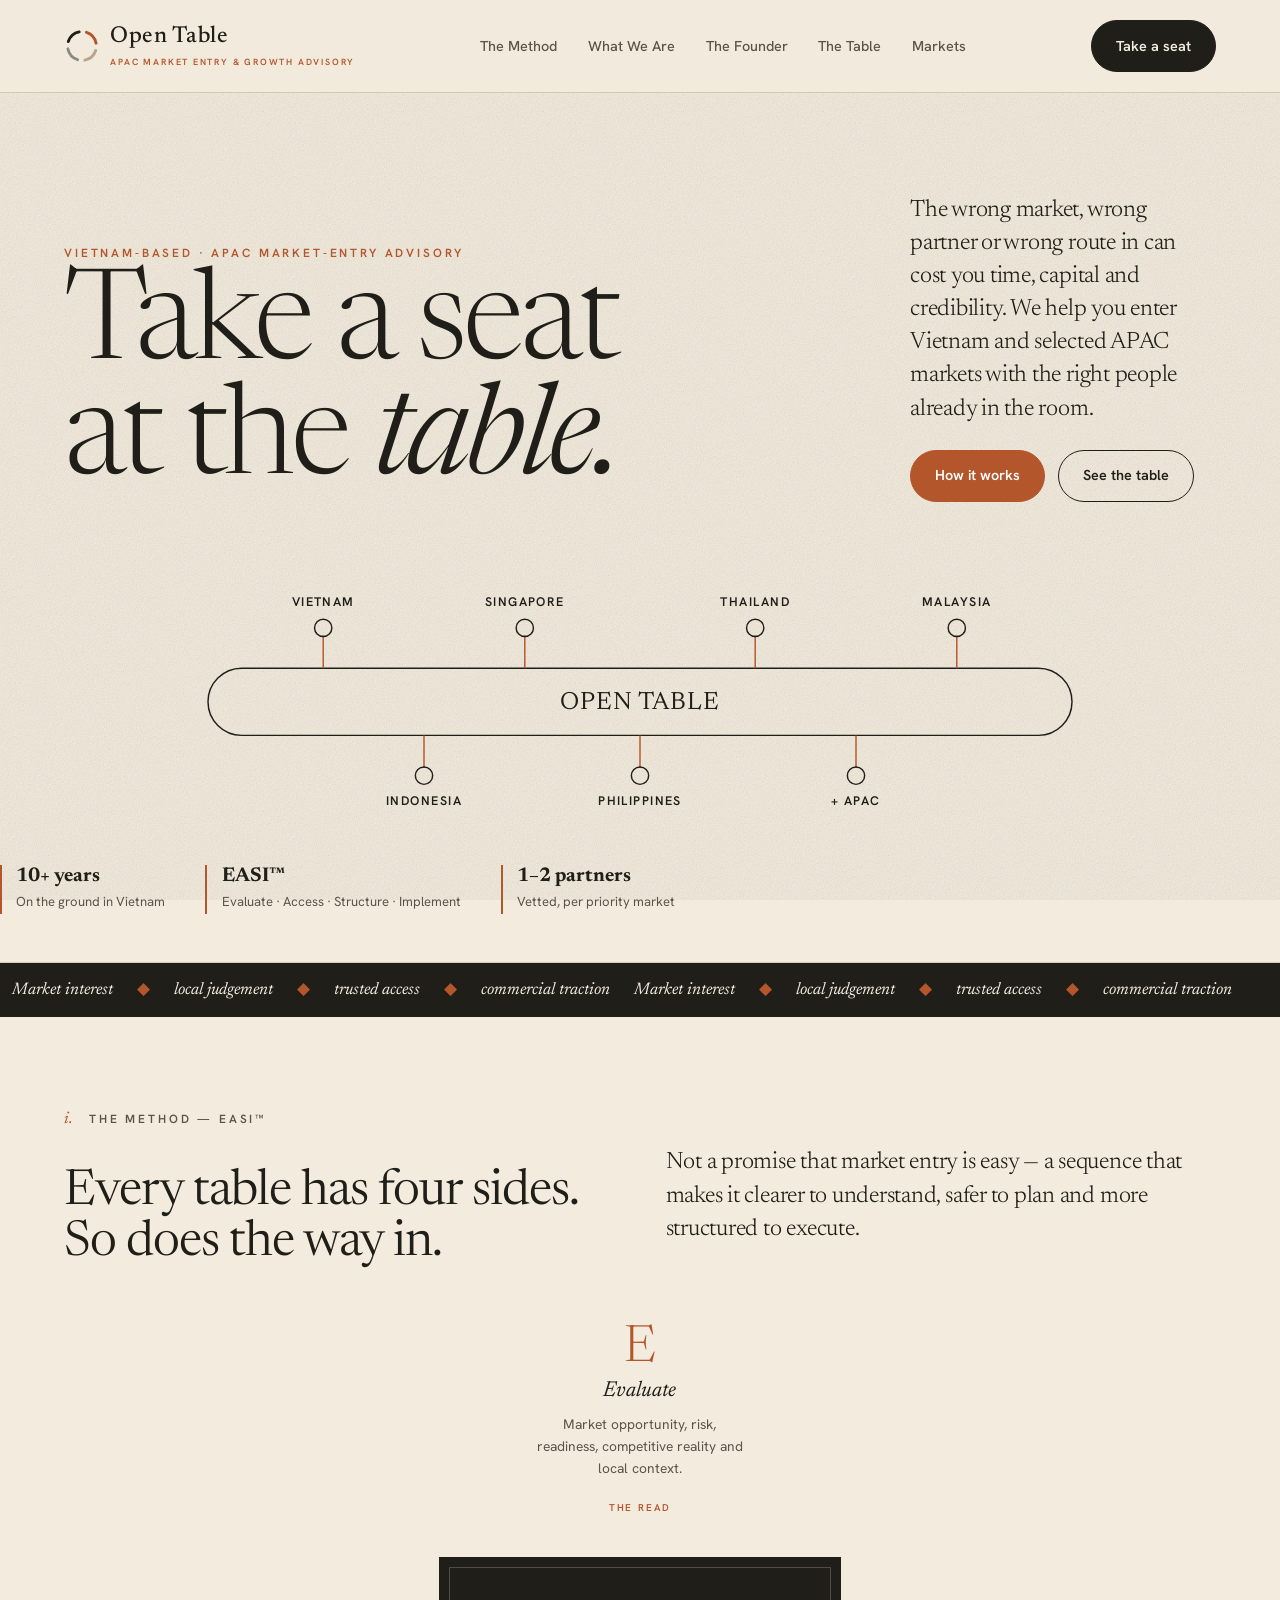
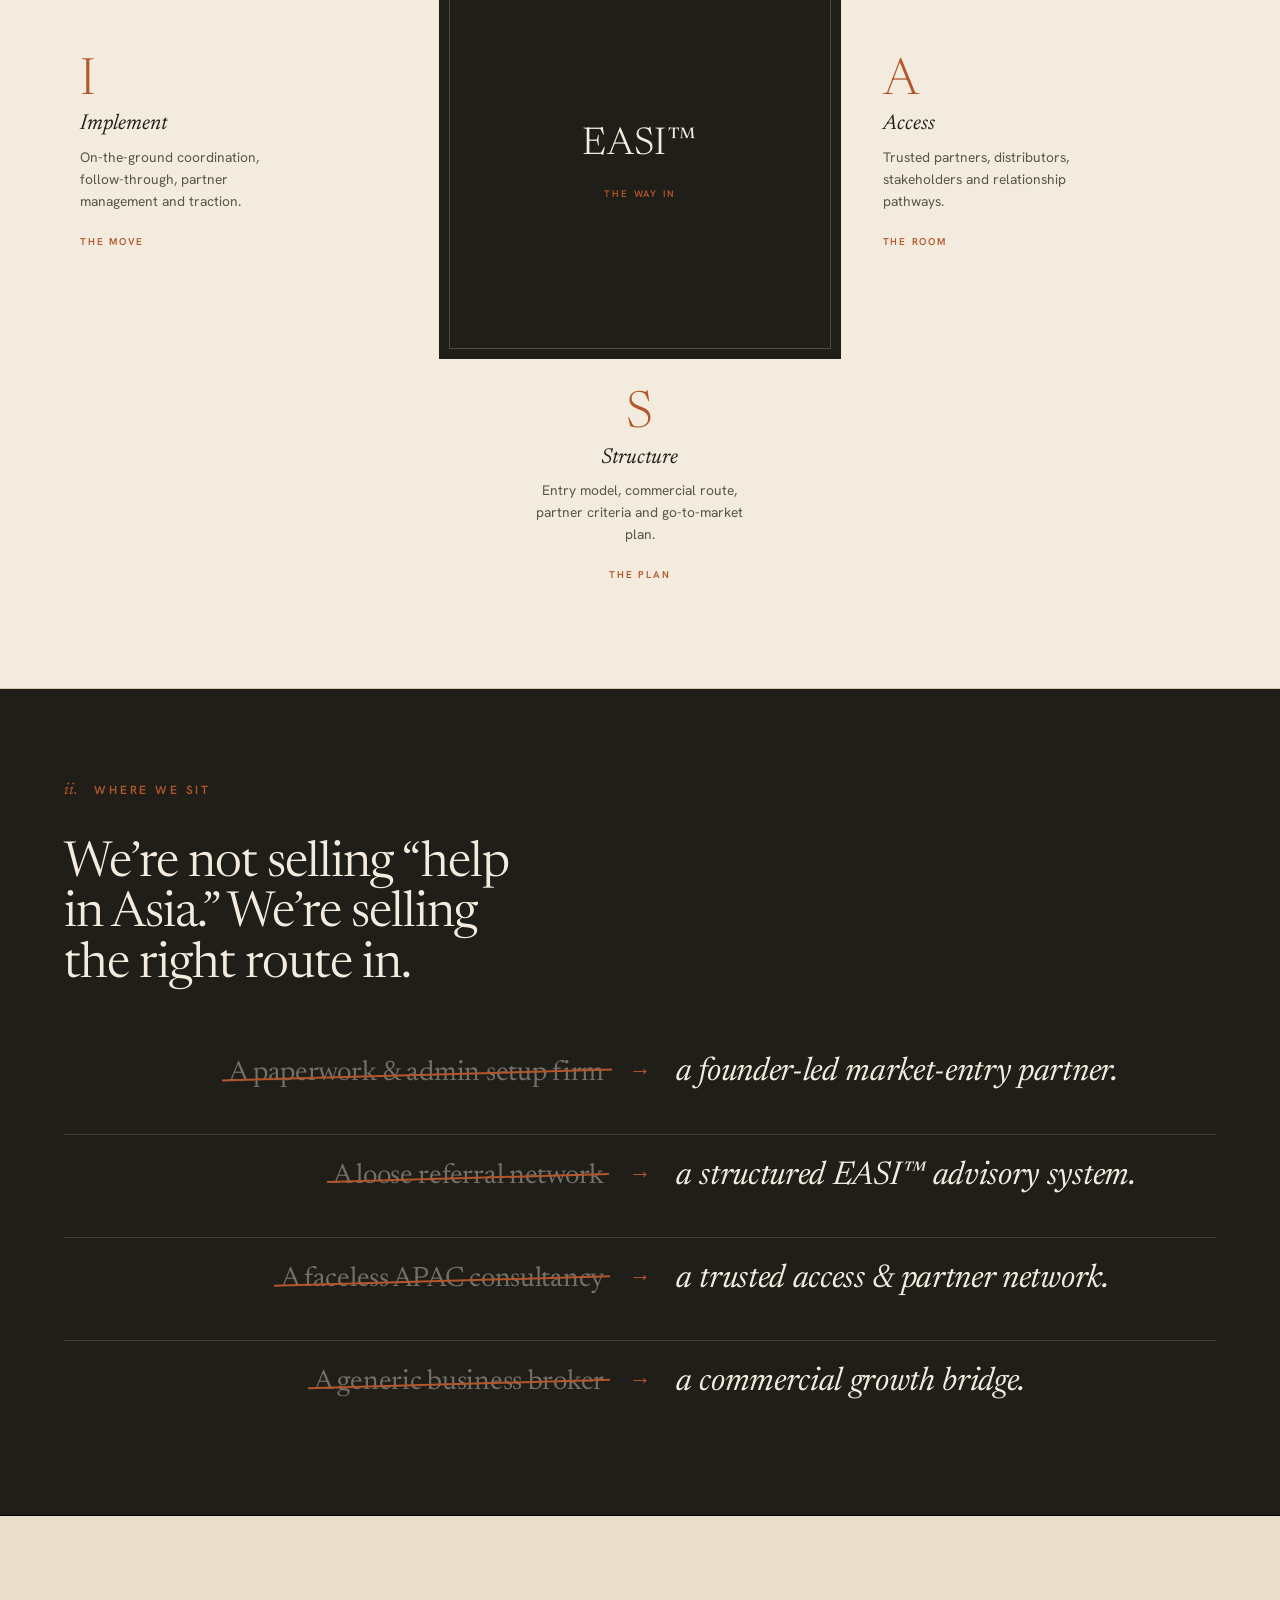
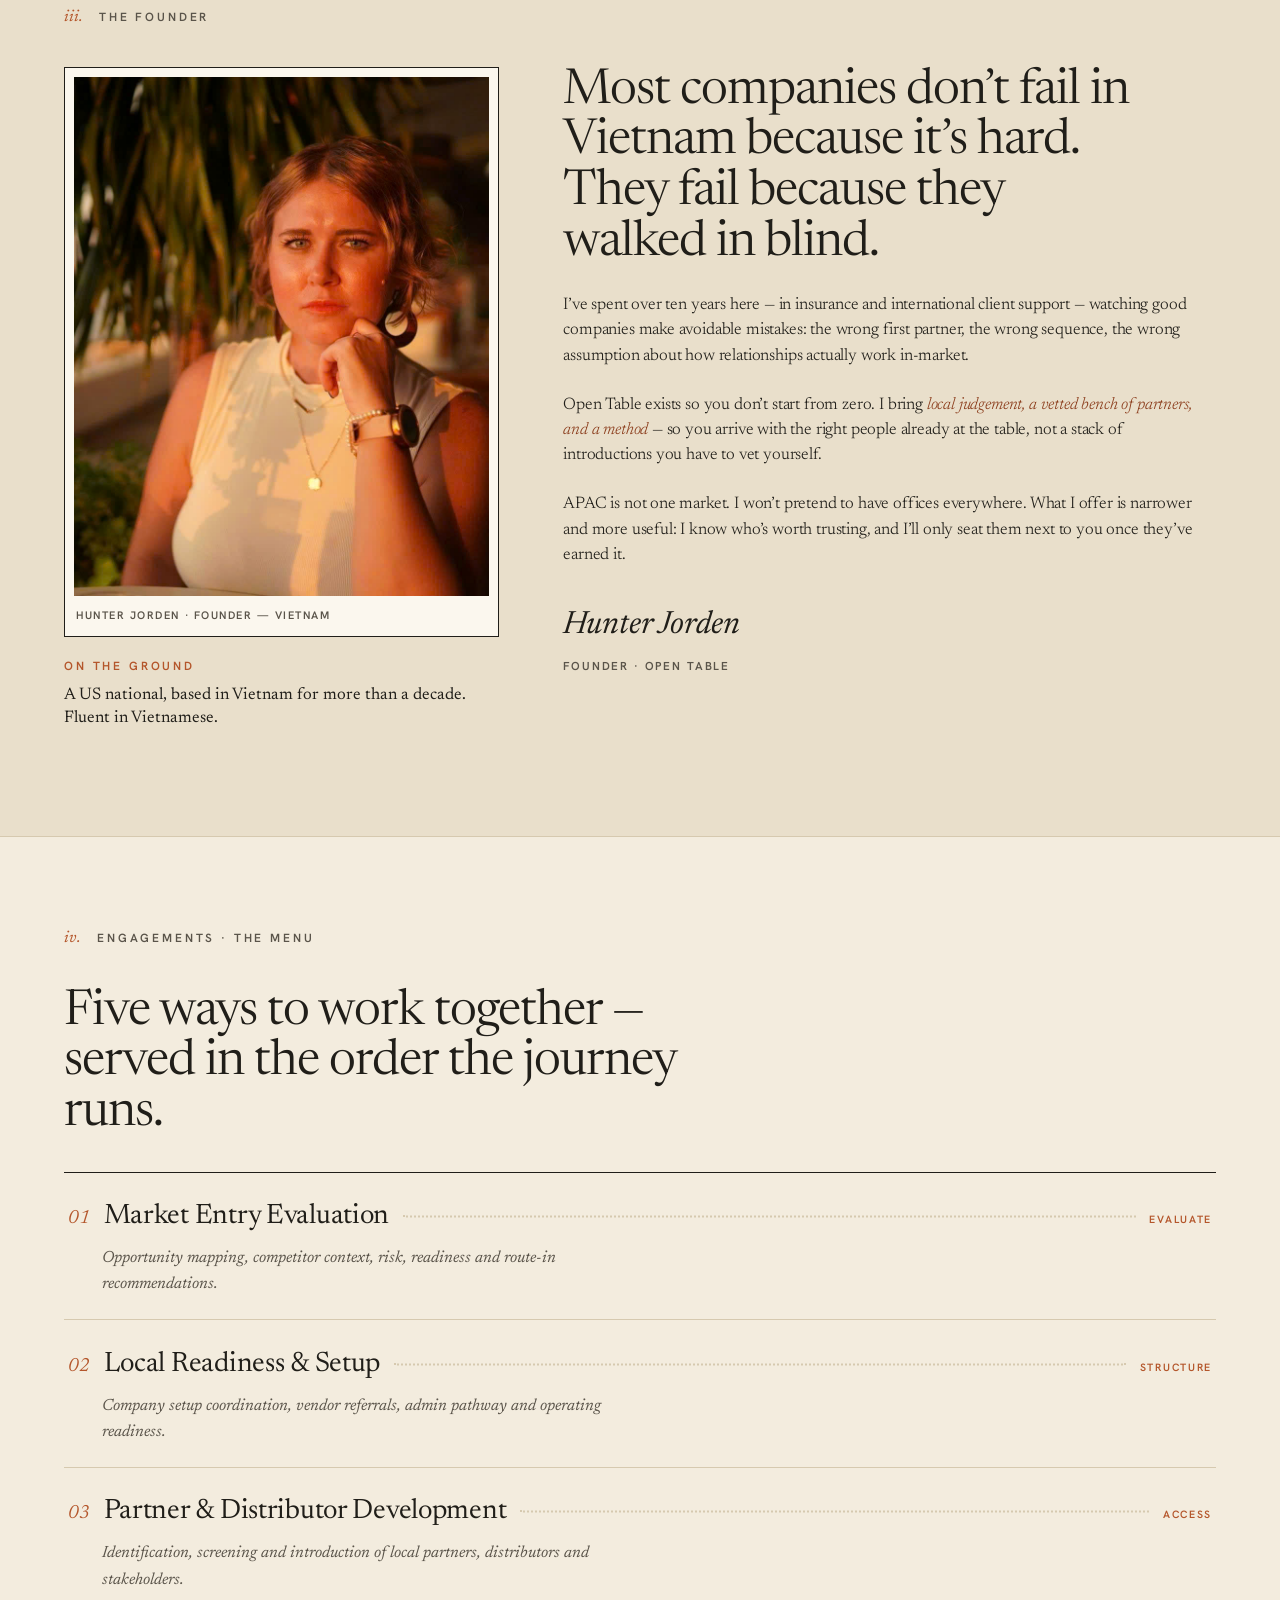
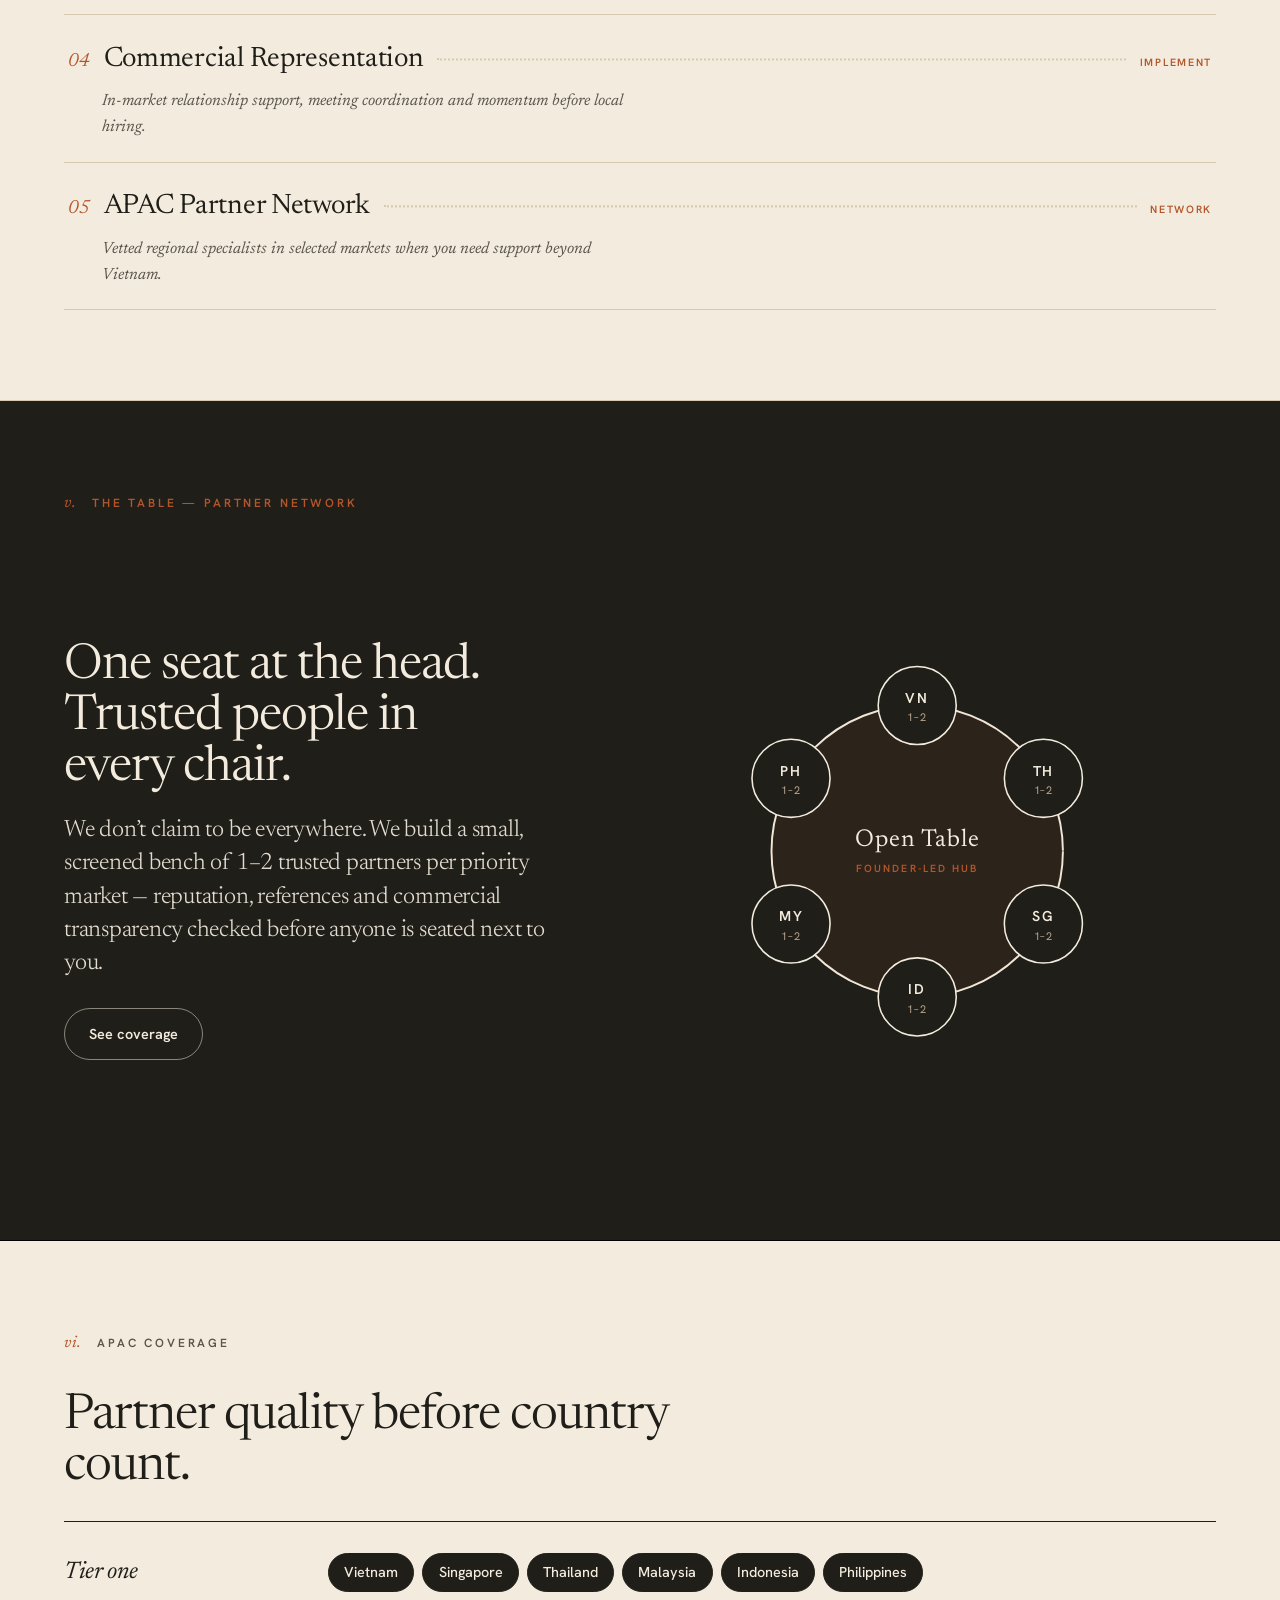
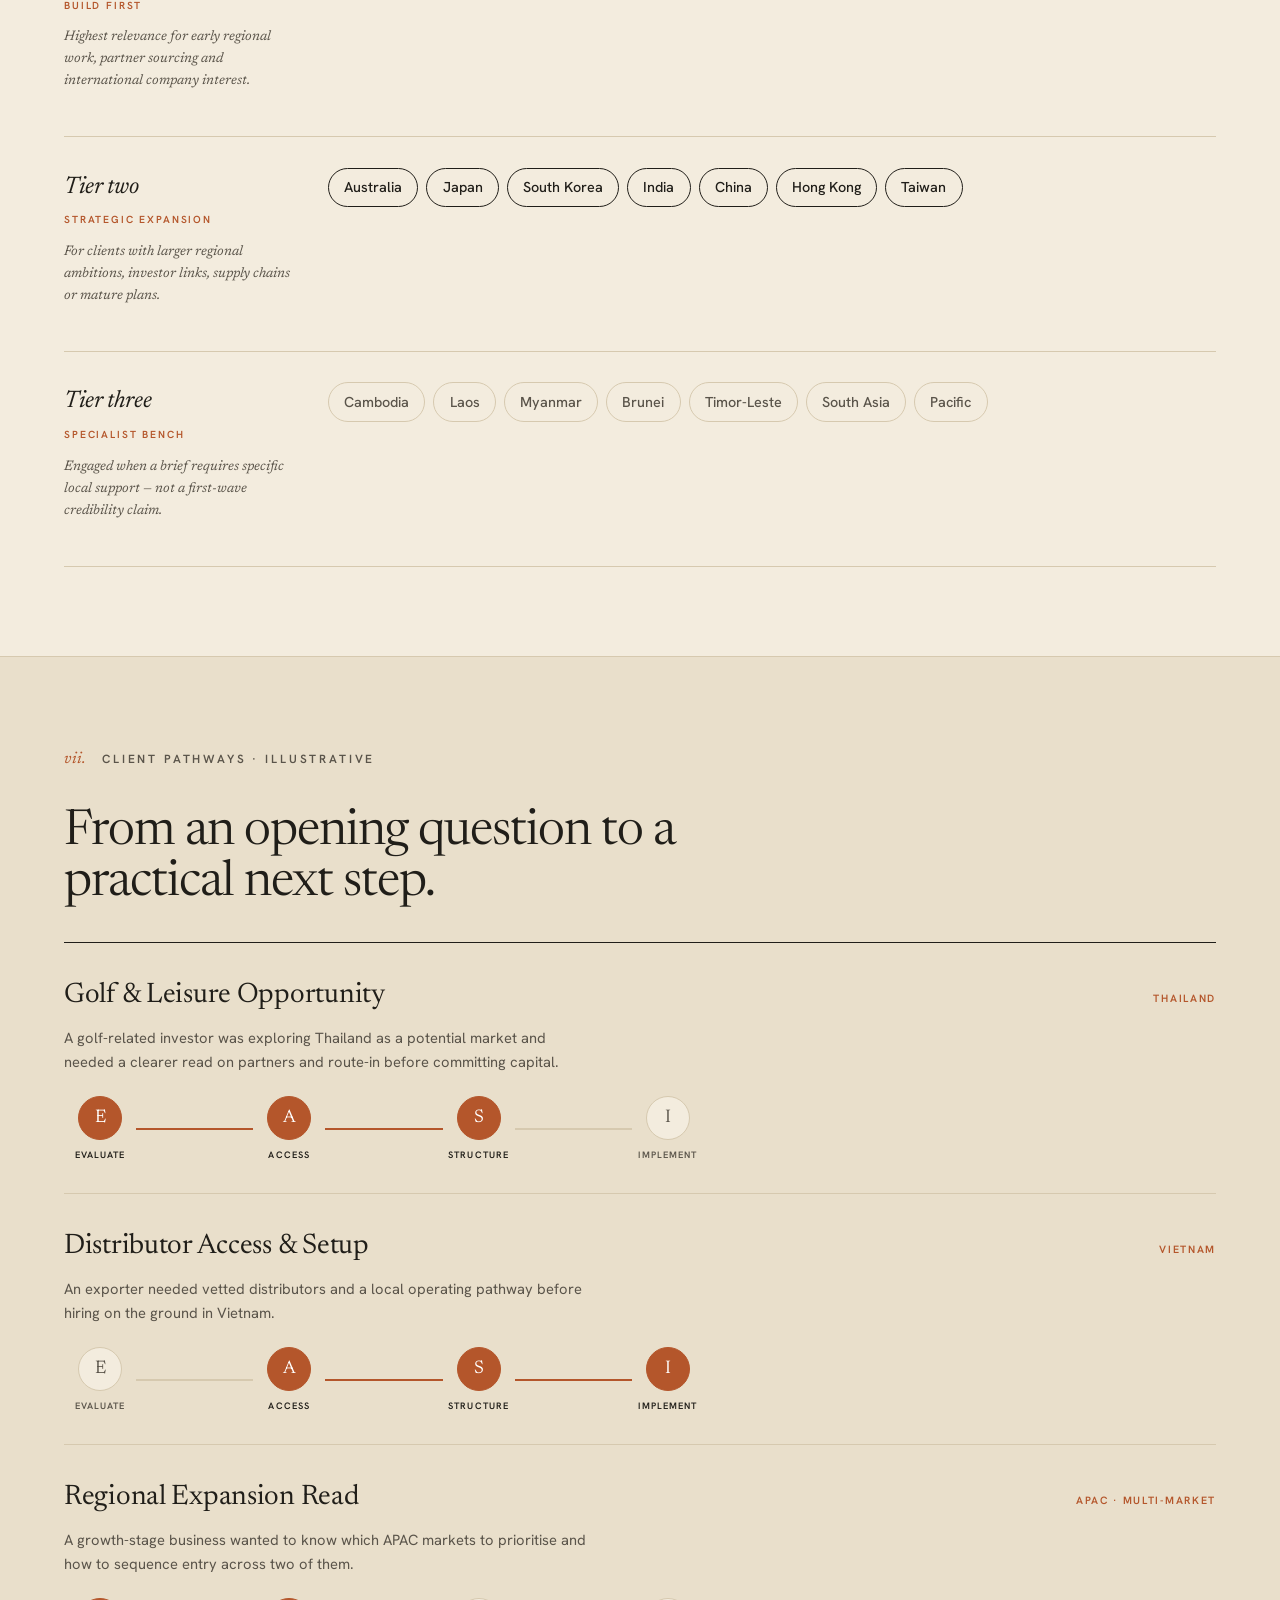
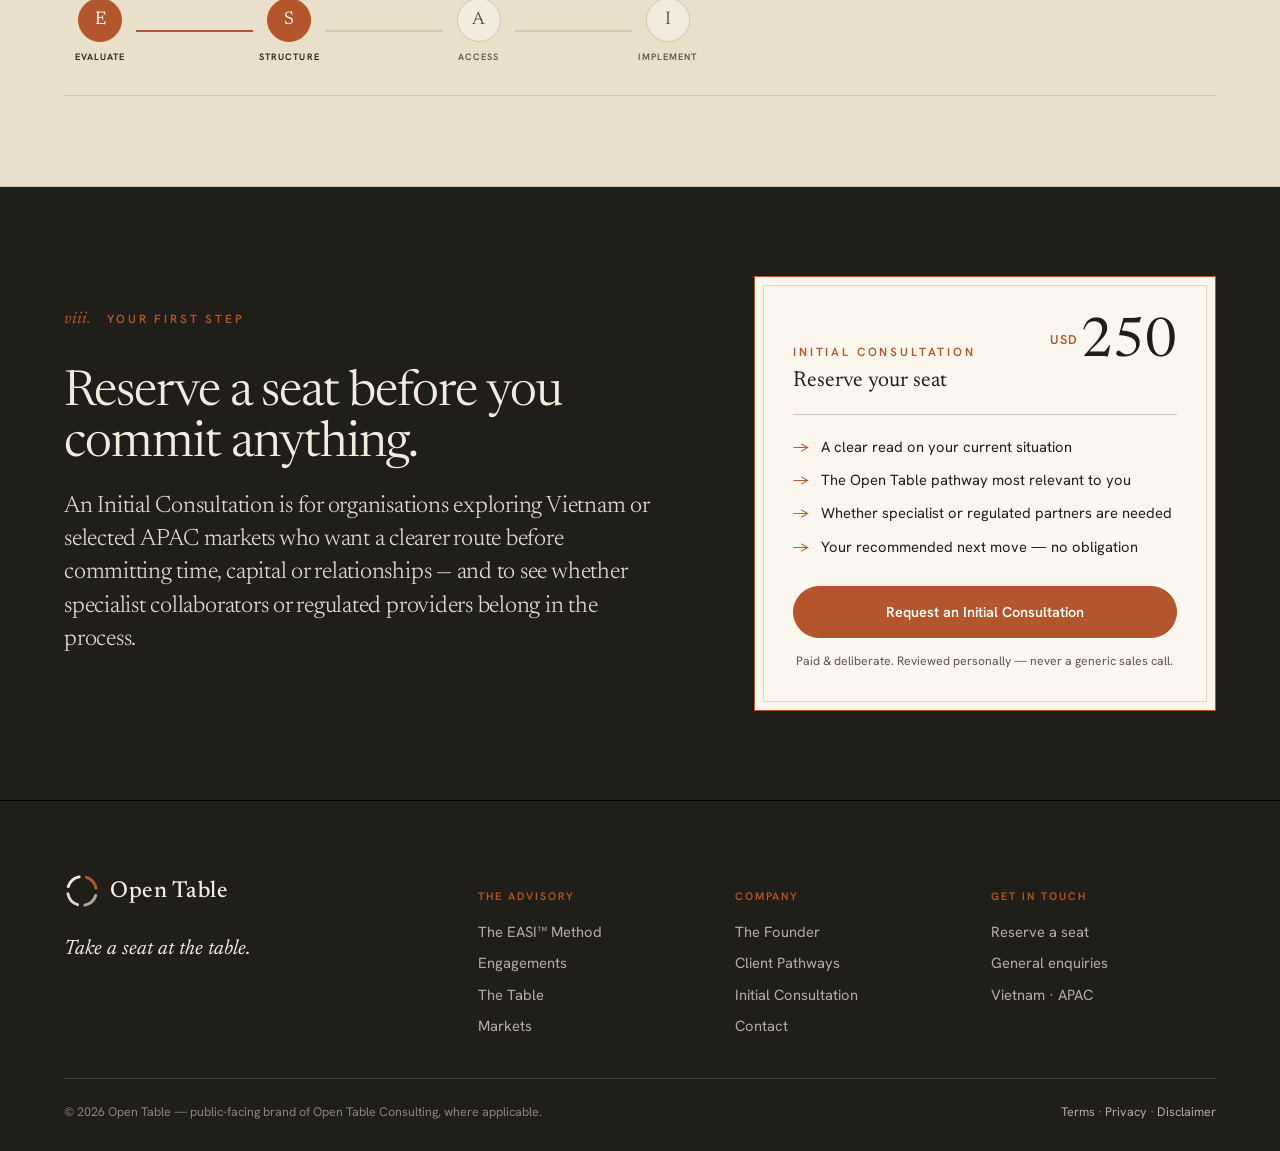
==== index.html @ 62f6e9d0 "Open Table homepage redesign — 'The Table' concept preview Static preview: editorial concept build (" ====
<!DOCTYPE html>
<html lang="en">
<head>
<meta charset="UTF-8" />
<meta name="viewport" content="width=device-width, initial-scale=1.0" />
<title>Open Table — APAC Market Entry &amp; Growth Advisory</title>
<meta name="description" content="Vietnam-based APAC market-entry and commercial growth advisory. Local judgement, trusted access and vetted regional partners. Take a seat at the table." />
<link rel="preconnect" href="https://fonts.googleapis.com" />
<link rel="preconnect" href="https://fonts.gstatic.com" crossorigin />
<link href="https://fonts.googleapis.com/css2?family=Hanken+Grotesk:wght@400;500;600;700&family=Newsreader:ital,opsz,wght@0,6..72,300..600;1,6..72,300..500&display=swap" rel="stylesheet" />
<link rel="stylesheet" href="assets/css/tokens.css" />
<link rel="stylesheet" href="assets/css/style.css" />
</head>
<body>

<!-- ===== HEADER ===== -->
<header class="topbar">
  <a class="brand" href="index.html" aria-label="Open Table — home">
    <svg class="brand__ring" viewBox="0 0 100 100" aria-hidden="true">
      <g fill="none" stroke-width="8" stroke-linecap="round">
        <circle cx="50" cy="50" r="40" stroke="#B4562B" stroke-dasharray="42 209" transform="rotate(-72 50 50)"/>
        <circle cx="50" cy="50" r="40" stroke="#B8A58F" stroke-dasharray="42 209" transform="rotate(18 50 50)"/>
        <circle cx="50" cy="50" r="40" stroke="#8C8B82" stroke-dasharray="42 209" transform="rotate(108 50 50)"/>
        <circle cx="50" cy="50" r="40" stroke="#201E19" stroke-dasharray="42 209" transform="rotate(198 50 50)"/>
      </g>
    </svg>
    <span><span class="brand__name">Open Table</span><span class="brand__sub">APAC Market Entry &amp; Growth Advisory</span></span>
  </a>
  <nav class="mainnav" aria-label="Primary">
    <a href="#method">The Method</a>
    <a href="#stance">What We Are</a>
    <a href="#founder">The Founder</a>
    <a href="#partners">The Table</a>
    <a href="#markets">Markets</a>
  </nav>
  <a class="btn btn--fill" href="#invite">Take a seat</a>
</header>

<!-- ===== HERO ===== -->
<section class="hero">
  <div class="wrap">
    <div class="hero__head">
      <div>
        <span class="kicker">Vietnam-based · APAC market-entry advisory</span>
        <h1 class="mega">Take a seat<br>at the <em>table.</em></h1>
      </div>
      <div class="hero__aside">
        <p class="lead">The wrong market, wrong partner or wrong route in can cost you time, capital and credibility. We help you enter Vietnam and selected APAC markets with the right people already in the room.</p>
        <div class="btn-row">
          <a class="btn btn--copper" href="#method">How it works</a>
          <a class="btn btn--ghost" href="#partners">See the table</a>
        </div>
      </div>
    </div>
  </div>

  <!-- The table graphic: you at the head, markets seated around -->
  <div class="wrap tablewrap">
    <svg class="tablefig" viewBox="0 0 1200 300" role="img" aria-label="A table with Open Table at the head and APAC markets seated around it">
      <!-- table top -->
      <rect class="draw" pathLength="1" x="150" y="120" width="900" height="70" rx="35" fill="none" stroke="#201E19" stroke-width="1.5"/>
      <!-- head of table -->
      <text x="600" y="163" text-anchor="middle" font-family="Newsreader, serif" font-size="26" letter-spacing="1" fill="#201E19">OPEN TABLE</text>
      <!-- seats: markets, as chair lines + labels -->
      <g font-family="Hanken Grotesk, sans-serif" font-weight="600" font-size="13" letter-spacing="1.5" text-transform="uppercase" fill="#201E19">
        <!-- top seats -->
        <g>
          <line x1="270" y1="120" x2="270" y2="86" stroke="#B4562B" stroke-width="1.5"/>
          <circle cx="270" cy="78" r="9" fill="none" stroke="#201E19" stroke-width="1.5"/>
          <text x="270" y="55" text-anchor="middle">VIETNAM</text>
        </g>
        <g>
          <line x1="480" y1="120" x2="480" y2="86" stroke="#B4562B" stroke-width="1.5"/>
          <circle cx="480" cy="78" r="9" fill="none" stroke="#201E19" stroke-width="1.5"/>
          <text x="480" y="55" text-anchor="middle">SINGAPORE</text>
        </g>
        <g>
          <line x1="720" y1="120" x2="720" y2="86" stroke="#B4562B" stroke-width="1.5"/>
          <circle cx="720" cy="78" r="9" fill="none" stroke="#201E19" stroke-width="1.5"/>
          <text x="720" y="55" text-anchor="middle">THAILAND</text>
        </g>
        <g>
          <line x1="930" y1="120" x2="930" y2="86" stroke="#B4562B" stroke-width="1.5"/>
          <circle cx="930" cy="78" r="9" fill="none" stroke="#201E19" stroke-width="1.5"/>
          <text x="930" y="55" text-anchor="middle">MALAYSIA</text>
        </g>
        <!-- bottom seats -->
        <g>
          <line x1="375" y1="190" x2="375" y2="224" stroke="#B4562B" stroke-width="1.5"/>
          <circle cx="375" cy="232" r="9" fill="none" stroke="#201E19" stroke-width="1.5"/>
          <text x="375" y="262" text-anchor="middle">INDONESIA</text>
        </g>
        <g>
          <line x1="600" y1="190" x2="600" y2="224" stroke="#B4562B" stroke-width="1.5"/>
          <circle cx="600" cy="232" r="9" fill="none" stroke="#201E19" stroke-width="1.5"/>
          <text x="600" y="262" text-anchor="middle">PHILIPPINES</text>
        </g>
        <g>
          <line x1="825" y1="190" x2="825" y2="224" stroke="#B4562B" stroke-width="1.5"/>
          <circle cx="825" cy="232" r="9" fill="none" stroke="#201E19" stroke-width="1.5"/>
          <text x="825" y="262" text-anchor="middle">+ APAC</text>
        </g>
      </g>
    </svg>
  </div>

  <div class="wrap hero__foot">
    <div><b>10+ years</b><span>On the ground in Vietnam</span></div>
    <div><b>EASI™</b><span>Evaluate · Access · Structure · Implement</span></div>
    <div><b>1–2 partners</b><span>Vetted, per priority market</span></div>
  </div>
</section>

<!-- ===== MARQUEE ===== -->
<div class="marquee">
  <div class="wrap">
    <span>Market interest</span><span class="dot">◆</span>
    <span>local judgement</span><span class="dot">◆</span>
    <span>trusted access</span><span class="dot">◆</span>
    <span>commercial traction</span>
  </div>
</div>

<!-- ===== 01 · METHOD (four sides of the table) ===== -->
<section class="sec" id="method">
  <div class="wrap">
    <div class="method-intro">
      <div>
        <div class="sechead"><span class="seatno">i.</span><span class="kicker kicker--ink">The Method — EASI™</span></div>
        <h2 class="h2">Every table has four sides. So does the way in.</h2>
      </div>
      <p class="lead">Not a promise that market entry is easy — a sequence that makes it clearer to understand, safer to plan and more structured to execute.</p>
    </div>
    <div class="easitable">
      <div class="epill et-top epill--b">
        <span class="epill__L">E</span>
        <div class="epill__n">Evaluate</div>
        <p class="epill__d">Market opportunity, risk, readiness, competitive reality and local context.</p>
        <span class="epill__t">The read</span>
      </div>
      <div class="epill et-left">
        <span class="epill__L">I</span>
        <div class="epill__n">Implement</div>
        <p class="epill__d">On-the-ground coordination, follow-through, partner management and traction.</p>
        <span class="epill__t">The move</span>
      </div>
      <div class="et-ctr">
        <div><b>EASI™</b><span>The way in</span></div>
      </div>
      <div class="epill et-right">
        <span class="epill__L">A</span>
        <div class="epill__n">Access</div>
        <p class="epill__d">Trusted partners, distributors, stakeholders and relationship pathways.</p>
        <span class="epill__t">The room</span>
      </div>
      <div class="epill et-bot epill--b">
        <span class="epill__L">S</span>
        <div class="epill__n">Structure</div>
        <p class="epill__d">Entry model, commercial route, partner criteria and go-to-market plan.</p>
        <span class="epill__t">The plan</span>
      </div>
    </div>
  </div>
</section>

<!-- ===== 02 · STANCE (Not / Is) ===== -->
<section class="sec sec--ink" id="stance">
  <div class="wrap">
    <div class="sechead"><span class="seatno" style="color:var(--copper)">ii.</span><span class="kicker">Where we sit</span></div>
    <h2 class="h2" style="max-width:16ch;margin-bottom:2.5rem;">We’re not selling “help in Asia.” We’re selling the right route in.</h2>
    <div class="redlines">
      <div class="redline">
        <div class="redline__not"><span>A paperwork &amp; admin setup firm</span></div>
        <div class="redline__arrow">→</div>
        <div class="redline__is">a founder-led market-entry partner.</div>
      </div>
      <div class="redline">
        <div class="redline__not"><span>A loose referral network</span></div>
        <div class="redline__arrow">→</div>
        <div class="redline__is">a structured EASI™ advisory system.</div>
      </div>
      <div class="redline">
        <div class="redline__not"><span>A faceless APAC consultancy</span></div>
        <div class="redline__arrow">→</div>
        <div class="redline__is">a trusted access &amp; partner network.</div>
      </div>
      <div class="redline">
        <div class="redline__not"><span>A generic business broker</span></div>
        <div class="redline__arrow">→</div>
        <div class="redline__is">a commercial growth bridge.</div>
      </div>
    </div>
  </div>
</section>

<!-- ===== 03 · FOUNDER LETTER ===== -->
<section class="sec sec--panel" id="founder">
  <div class="wrap">
    <div class="sechead"><span class="seatno">iii.</span><span class="kicker kicker--ink">The Founder</span></div>
    <div class="letter">
      <div class="letter__aside">
        <figure class="portrait">
          <img src="assets/img/hunter-jorden.jpg" alt="Hunter Jorden, Founder of Open Table, seated at a table in Vietnam" />
          <figcaption>Hunter Jorden · Founder — Vietnam</figcaption>
        </figure>
        <span class="kicker">On the ground</span>
        <p class="fact">A US national, based in Vietnam for more than a decade. Fluent in Vietnamese.</p>
      </div>
      <div class="letter__body">
        <h2 class="h2">Most companies don’t fail in Vietnam because it’s hard. They fail because they walked in blind.</h2>
        <p class="letter__p">I’ve spent over ten years here — in insurance and international client support — watching good companies make avoidable mistakes: the wrong first partner, the wrong sequence, the wrong assumption about how relationships actually work in-market.</p>
        <p class="letter__p">Open Table exists so you don’t start from zero. I bring <em>local judgement, a vetted bench of partners, and a method</em> — so you arrive with the right people already at the table, not a stack of introductions you have to vet yourself.</p>
        <p class="letter__p">APAC is not one market. I won’t pretend to have offices everywhere. What I offer is narrower and more useful: I know who’s worth trusting, and I’ll only seat them next to you once they’ve earned it.</p>
        <div class="sign">
          <div class="sign__name">Hunter Jorden</div>
          <div class="sign__role">Founder · Open Table</div>
        </div>
      </div>
    </div>
  </div>
</section>

<!-- ===== 04 · ENGAGEMENTS ===== -->
<section class="sec" id="services">
  <div class="wrap">
    <div class="sechead"><span class="seatno">iv.</span><span class="kicker kicker--ink">Engagements · the menu</span></div>
    <h2 class="h2" style="max-width:22ch;margin-bottom:2rem;">Five ways to work together — served in the order the journey runs.</h2>
    <div class="menu">
      <div class="menu__item">
        <div class="menu__row"><span class="menu__no">01</span><span class="menu__name">Market Entry Evaluation</span><span class="menu__dots"></span><span class="menu__tag">Evaluate</span></div>
        <p class="menu__desc">Opportunity mapping, competitor context, risk, readiness and route-in recommendations.</p>
      </div>
      <div class="menu__item">
        <div class="menu__row"><span class="menu__no">02</span><span class="menu__name">Local Readiness &amp; Setup</span><span class="menu__dots"></span><span class="menu__tag">Structure</span></div>
        <p class="menu__desc">Company setup coordination, vendor referrals, admin pathway and operating readiness.</p>
      </div>
      <div class="menu__item">
        <div class="menu__row"><span class="menu__no">03</span><span class="menu__name">Partner &amp; Distributor Development</span><span class="menu__dots"></span><span class="menu__tag">Access</span></div>
        <p class="menu__desc">Identification, screening and introduction of local partners, distributors and stakeholders.</p>
      </div>
      <div class="menu__item">
        <div class="menu__row"><span class="menu__no">04</span><span class="menu__name">Commercial Representation</span><span class="menu__dots"></span><span class="menu__tag">Implement</span></div>
        <p class="menu__desc">In-market relationship support, meeting coordination and momentum before local hiring.</p>
      </div>
      <div class="menu__item">
        <div class="menu__row"><span class="menu__no">05</span><span class="menu__name">APAC Partner Network</span><span class="menu__dots"></span><span class="menu__tag">Network</span></div>
        <p class="menu__desc">Vetted regional specialists in selected markets when you need support beyond Vietnam.</p>
      </div>
    </div>
  </div>
</section>

<!-- ===== 05 · THE TABLE (partners) ===== -->
<section class="sec sec--ink" id="partners">
  <div class="wrap">
    <div class="sechead"><span class="seatno" style="color:var(--copper)">v.</span><span class="kicker">The Table — partner network</span></div>
    <div class="partners">
      <div>
        <h2 class="h2" style="max-width:15ch;">One seat at the head. Trusted people in every chair.</h2>
        <p class="lead" style="margin-top:1.25rem;">We don’t claim to be everywhere. We build a small, screened bench of 1–2 trusted partners per priority market — reputation, references and commercial transparency checked before anyone is seated next to you.</p>
        <div class="btn-row" style="margin-top:1.75rem;">
          <a class="btn btn--onink" href="#markets">See coverage</a>
        </div>
      </div>
      <svg class="bigtable" viewBox="0 0 460 460" role="img" aria-label="Open Table as a round table with six regional partners seated around it">
        <!-- the round table -->
        <circle class="draw" pathLength="1" cx="230" cy="230" r="112" fill="none" stroke="#F3ECDE" stroke-width="1.5"/>
        <circle cx="230" cy="230" r="112" fill="rgba(180,86,43,0.08)"/>
        <text class="ctr" x="230" y="226" text-anchor="middle" fill="#F3ECDE">Open Table</text>
        <text class="ctr-sub" x="230" y="246" text-anchor="middle" fill="#B4562B">FOUNDER-LED HUB</text>
        <!-- place settings sitting on the table edge -->
        <g text-anchor="middle">
          <!-- VN top -->
          <g><circle cx="230" cy="118" r="30" fill="#201E19" stroke="#F3ECDE" stroke-width="1.2"/><text class="seat-label" x="230" y="116" fill="#F3ECDE">VN</text><text class="seat-sub" x="230" y="130" fill="#B8A58F">1–2</text></g>
          <!-- TH upper-right -->
          <g><circle cx="327" cy="174" r="30" fill="#201E19" stroke="#F3ECDE" stroke-width="1.2"/><text class="seat-label" x="327" y="172" fill="#F3ECDE">TH</text><text class="seat-sub" x="327" y="186" fill="#B8A58F">1–2</text></g>
          <!-- SG lower-right -->
          <g><circle cx="327" cy="286" r="30" fill="#201E19" stroke="#F3ECDE" stroke-width="1.2"/><text class="seat-label" x="327" y="284" fill="#F3ECDE">SG</text><text class="seat-sub" x="327" y="298" fill="#B8A58F">1–2</text></g>
          <!-- ID bottom -->
          <g><circle cx="230" cy="342" r="30" fill="#201E19" stroke="#F3ECDE" stroke-width="1.2"/><text class="seat-label" x="230" y="340" fill="#F3ECDE">ID</text><text class="seat-sub" x="230" y="354" fill="#B8A58F">1–2</text></g>
          <!-- MY lower-left -->
          <g><circle cx="133" cy="286" r="30" fill="#201E19" stroke="#F3ECDE" stroke-width="1.2"/><text class="seat-label" x="133" y="284" fill="#F3ECDE">MY</text><text class="seat-sub" x="133" y="298" fill="#B8A58F">1–2</text></g>
          <!-- PH upper-left -->
          <g><circle cx="133" cy="174" r="30" fill="#201E19" stroke="#F3ECDE" stroke-width="1.2"/><text class="seat-label" x="133" y="172" fill="#F3ECDE">PH</text><text class="seat-sub" x="133" y="186" fill="#B8A58F">1–2</text></g>
        </g>
      </svg>
    </div>
  </div>
</section>

<!-- ===== 06 · MARKETS ===== -->
<section class="sec" id="markets">
  <div class="wrap">
    <div class="sechead"><span class="seatno">vi.</span><span class="kicker kicker--ink">APAC Coverage</span></div>
    <h2 class="h2" style="max-width:22ch;margin-bottom:1.75rem;">Partner quality before country count.</h2>
    <div class="mtiers">
      <div class="mtier">
        <div class="mtier__k">Tier one<b>Build first</b><p class="mtier__note">Highest relevance for early regional work, partner sourcing and international company interest.</p></div>
        <div class="chips chips--1">
          <span class="chip">Vietnam</span><span class="chip">Singapore</span><span class="chip">Thailand</span><span class="chip">Malaysia</span><span class="chip">Indonesia</span><span class="chip">Philippines</span>
        </div>
      </div>
      <div class="mtier">
        <div class="mtier__k">Tier two<b>Strategic expansion</b><p class="mtier__note">For clients with larger regional ambitions, investor links, supply chains or mature plans.</p></div>
        <div class="chips chips--2">
          <span class="chip">Australia</span><span class="chip">Japan</span><span class="chip">South Korea</span><span class="chip">India</span><span class="chip">China</span><span class="chip">Hong Kong</span><span class="chip">Taiwan</span>
        </div>
      </div>
      <div class="mtier">
        <div class="mtier__k">Tier three<b>Specialist bench</b><p class="mtier__note">Engaged when a brief requires specific local support — not a first-wave credibility claim.</p></div>
        <div class="chips chips--3">
          <span class="chip">Cambodia</span><span class="chip">Laos</span><span class="chip">Myanmar</span><span class="chip">Brunei</span><span class="chip">Timor-Leste</span><span class="chip">South Asia</span><span class="chip">Pacific</span>
        </div>
      </div>
    </div>
  </div>
</section>

<!-- ===== 07 · PATHWAYS ===== -->
<section class="sec sec--panel" id="pathways">
  <div class="wrap">
    <div class="sechead"><span class="seatno">vii.</span><span class="kicker kicker--ink">Client Pathways · illustrative</span></div>
    <h2 class="h2" style="max-width:24ch;margin-bottom:2rem;">From an opening question to a practical next step.</h2>
    <div class="pjourney">
      <div class="pj">
        <div class="pj__head"><div class="pj__title">Golf &amp; Leisure Opportunity</div><span class="pj__where">Thailand</span></div>
        <p class="pj__desc">A golf-related investor was exploring Thailand as a potential market and needed a clearer read on partners and route-in before committing capital.</p>
        <div class="stepper">
          <div class="stp stp--on"><span class="stp__dot">E</span><span class="stp__lab">Evaluate</span></div>
          <span class="stp__bar stp__bar--on"></span>
          <div class="stp stp--on"><span class="stp__dot">A</span><span class="stp__lab">Access</span></div>
          <span class="stp__bar stp__bar--on"></span>
          <div class="stp stp--on"><span class="stp__dot">S</span><span class="stp__lab">Structure</span></div>
          <span class="stp__bar"></span>
          <div class="stp"><span class="stp__dot">I</span><span class="stp__lab">Implement</span></div>
        </div>
      </div>
      <div class="pj">
        <div class="pj__head"><div class="pj__title">Distributor Access &amp; Setup</div><span class="pj__where">Vietnam</span></div>
        <p class="pj__desc">An exporter needed vetted distributors and a local operating pathway before hiring on the ground in Vietnam.</p>
        <div class="stepper">
          <div class="stp"><span class="stp__dot">E</span><span class="stp__lab">Evaluate</span></div>
          <span class="stp__bar"></span>
          <div class="stp stp--on"><span class="stp__dot">A</span><span class="stp__lab">Access</span></div>
          <span class="stp__bar stp__bar--on"></span>
          <div class="stp stp--on"><span class="stp__dot">S</span><span class="stp__lab">Structure</span></div>
          <span class="stp__bar stp__bar--on"></span>
          <div class="stp stp--on"><span class="stp__dot">I</span><span class="stp__lab">Implement</span></div>
        </div>
      </div>
      <div class="pj">
        <div class="pj__head"><div class="pj__title">Regional Expansion Read</div><span class="pj__where">APAC · multi-market</span></div>
        <p class="pj__desc">A growth-stage business wanted to know which APAC markets to prioritise and how to sequence entry across two of them.</p>
        <div class="stepper">
          <div class="stp stp--on"><span class="stp__dot">E</span><span class="stp__lab">Evaluate</span></div>
          <span class="stp__bar stp__bar--on"></span>
          <div class="stp stp--on"><span class="stp__dot">S</span><span class="stp__lab">Structure</span></div>
          <span class="stp__bar"></span>
          <div class="stp"><span class="stp__dot">A</span><span class="stp__lab">Access</span></div>
          <span class="stp__bar"></span>
          <div class="stp"><span class="stp__dot">I</span><span class="stp__lab">Implement</span></div>
        </div>
      </div>
    </div>
  </div>
</section>

<!-- ===== 08 · INVITATION ===== -->
<section class="sec sec--ink" id="invite">
  <div class="wrap">
    <div class="invite">
      <div>
        <div class="sechead"><span class="seatno" style="color:var(--copper)">viii.</span><span class="kicker">Your first step</span></div>
        <h2 class="h2" style="max-width:18ch;">Reserve a seat before you commit anything.</h2>
        <p class="lead" style="margin-top:1.25rem;max-width:46ch;">An Initial Consultation is for organisations exploring Vietnam or selected APAC markets who want a clearer route before committing time, capital or relationships — and to see whether specialist collaborators or regulated providers belong in the process.</p>
      </div>
      <aside class="rescard">
        <div class="rescard__top">
          <div>
            <span class="kicker">Initial Consultation</span>
            <div class="rescard__ttl">Reserve your seat</div>
          </div>
          <div class="rescard__price"><sup>USD</sup>250</div>
        </div>
        <ul class="rescard__list">
          <li>A clear read on your current situation</li>
          <li>The Open Table pathway most relevant to you</li>
          <li>Whether specialist or regulated partners are needed</li>
          <li>Your recommended next move — no obligation</li>
        </ul>
        <a class="btn btn--copper" href="#invite">Request an Initial Consultation</a>
        <p class="rescard__fine">Paid &amp; deliberate. Reviewed personally — never a generic sales call.</p>
      </aside>
    </div>
  </div>
</section>

<!-- ===== FOOTER ===== -->
<footer class="foot" id="contact">
  <div class="wrap">
    <div class="foot__grid">
      <div>
        <a class="brand" href="index.html">
          <svg class="brand__ring" viewBox="0 0 100 100" aria-hidden="true">
            <g fill="none" stroke-width="8" stroke-linecap="round">
              <circle cx="50" cy="50" r="40" stroke="#B4562B" stroke-dasharray="42 209" transform="rotate(-72 50 50)"/>
              <circle cx="50" cy="50" r="40" stroke="#B8A58F" stroke-dasharray="42 209" transform="rotate(18 50 50)"/>
              <circle cx="50" cy="50" r="40" stroke="#DAD7CF" stroke-dasharray="42 209" transform="rotate(108 50 50)"/>
              <circle cx="50" cy="50" r="40" stroke="#F3ECDE" stroke-dasharray="42 209" transform="rotate(198 50 50)"/>
            </g>
          </svg>
          <span><span class="brand__name">Open Table</span></span>
        </a>
        <p class="foot__tag">Take a seat at the table.</p>
      </div>
      <div><h4>The Advisory</h4><ul><li><a href="#method">The EASI™ Method</a></li><li><a href="#services">Engagements</a></li><li><a href="#partners">The Table</a></li><li><a href="#markets">Markets</a></li></ul></div>
      <div><h4>Company</h4><ul><li><a href="#founder">The Founder</a></li><li><a href="#pathways">Client Pathways</a></li><li><a href="#invite">Initial Consultation</a></li><li><a href="#contact">Contact</a></li></ul></div>
      <div><h4>Get in touch</h4><ul><li><a href="#invite">Reserve a seat</a></li><li><a href="#contact">General enquiries</a></li><li>Vietnam · APAC</li></ul></div>
    </div>
    <div class="foot__legal">
      <span>© 2026 Open Table — public-facing brand of Open Table Consulting, where applicable.</span>
      <span><a href="#">Terms</a> · <a href="#">Privacy</a> · <a href="#">Disclaimer</a></span>
    </div>
  </div>
</footer>

<script src="assets/js/reveal.js" defer></script>
</body>
</html>
---- assets/css/tokens.css ----
/* ============================================================
   OPEN TABLE — Design Tokens  ·  "The Table" concept
   ============================================================ */
:root {
  /* Warm paper + ink (not flat corporate white/beige) */
  --paper:    #F3ECDE;   /* warm ivory ground            */
  --paper-2:  #E9DFCB;   /* deeper panel                 */
  --cream:    #FBF7EE;   /* raised surface               */
  --ink:      #201E19;   /* warm near-black              */
  --ink-soft: #5A544A;   /* muted body                   */
  --line:     #D6C9AF;   /* warm hairline                */

  /* Brand palette (from deck, slightly enriched) */
  --copper:      #B4562B;
  --copper-ink:  #8C3E1D;
  --copper-tint: #E7D3C2;
  --taupe:       #B8A58F;
  --stone:       #DAD7CF;
  --charcoal:    #201E19;

  /* Semantic */
  --bg: var(--paper);
  --text: var(--ink);
  --muted: var(--ink-soft);
  --accent: var(--copper);
  --border: var(--line);

  /* Type */
  --serif: "Newsreader", Georgia, "Times New Roman", serif;
  --sans:  "Hanken Grotesk", system-ui, -apple-system, Segoe UI, sans-serif;

  --fs-mega:  clamp(3.2rem, 1.4rem + 8vw, 8rem);
  --fs-h1:    clamp(2.4rem, 1.4rem + 4vw, 4.5rem);
  --fs-h2:    clamp(1.9rem, 1.3rem + 2.4vw, 3.1rem);
  --fs-h3:    clamp(1.3rem, 1.05rem + 1vw, 1.7rem);
  --fs-lead:  clamp(1.15rem, 1rem + 0.6vw, 1.5rem);
  --fs-body:  1.05rem;
  --fs-small: 0.82rem;

  --gutter: clamp(1.25rem, 5vw, 5rem);
  --maxw: 1320px;
}
---- assets/css/style.css ----
/* ============================================================
   OPEN TABLE — "The Table" concept
   Built around the seating metaphor. Layout rhythm varies
   per section on purpose (anti-template).
   ============================================================ */

*,*::before,*::after{ box-sizing:border-box; }
html{ scroll-behavior:smooth; -webkit-text-size-adjust:100%; }

body{
  margin:0;
  background:var(--bg);
  color:var(--text);
  font-family:var(--sans);
  font-size:var(--fs-body);
  line-height:1.6;
  -webkit-font-smoothing:antialiased;
  text-rendering:optimizeLegibility;
  position:relative;
}
/* Paper grain — kills the flat-corporate feel */
body::before{
  content:""; position:fixed; inset:0; pointer-events:none; z-index:1; opacity:0.5;
  background-image:url("data:image/svg+xml,%3Csvg xmlns='http://www.w3.org/2000/svg' width='140' height='140'%3E%3Cfilter id='n'%3E%3CfeTurbulence type='fractalNoise' baseFrequency='0.85' numOctaves='2' stitchTiles='stitch'/%3E%3C/filter%3E%3Crect width='100%25' height='100%25' filter='url(%23n)' opacity='0.55'/%3E%3C/svg%3E");
  mix-blend-mode:multiply;
}
body > *{ position:relative; z-index:2; }

img,svg{ display:block; max-width:100%; }
a{ color:inherit; text-decoration:none; }
::selection{ background:var(--copper); color:#fff; }

.wrap{ width:100%; max-width:var(--maxw); margin-inline:auto; padding-inline:var(--gutter); }

/* ---- Type roles ---- */
h1,h2,h3{ margin:0; font-weight:400; }
.serif{ font-family:var(--serif); }
.mega{ font-family:var(--serif); font-weight:300; font-size:var(--fs-mega); line-height:0.92; letter-spacing:-0.03em; }
.mega em, .h1 em, .h2 em{ font-style:italic; font-weight:340; }
.h1{ font-family:var(--serif); font-weight:340; font-size:var(--fs-h1); line-height:1; letter-spacing:-0.025em; }
.h2{ font-family:var(--serif); font-weight:360; font-size:var(--fs-h2); line-height:1.02; letter-spacing:-0.02em; }
.h3{ font-family:var(--serif); font-weight:420; font-size:var(--fs-h3); line-height:1.12; letter-spacing:-0.01em; }
.lead{ font-family:var(--serif); font-weight:340; font-size:var(--fs-lead); line-height:1.4; letter-spacing:-0.01em; }
.body-sans{ max-width:60ch; }

/* small-caps label instead of mono-cosplay */
.kicker{
  font-family:var(--sans); font-weight:600; font-size:0.74rem;
  letter-spacing:0.24em; text-transform:uppercase; color:var(--copper);
}
.kicker--ink{ color:var(--ink-soft); }
.seatno{ font-family:var(--serif); font-style:italic; font-size:1rem; color:var(--copper); }

/* ============================================================
   HEADER
   ============================================================ */
.topbar{
  display:flex; align-items:center; justify-content:space-between; gap:2rem;
  padding:1.25rem var(--gutter);
  border-bottom:1px solid var(--border);
  position:sticky; top:0; z-index:60;
  background:color-mix(in srgb, var(--paper) 88%, transparent);
  backdrop-filter:blur(8px);
}
.brand{ display:inline-flex; align-items:center; gap:0.65rem; }
.brand__ring{ width:36px; height:36px; flex:none; }
.brand__name{ font-family:var(--serif); font-weight:500; font-size:1.45rem; letter-spacing:0.02em; line-height:1; }
.brand__sub{ display:block; font-family:var(--sans); font-size:0.56rem; font-weight:600; letter-spacing:0.2em; text-transform:uppercase; color:var(--copper); margin-top:5px; }
.mainnav{ display:flex; align-items:center; gap:clamp(1rem,2.4vw,2rem); }
.mainnav a{ font-family:var(--sans); font-weight:500; font-size:0.9rem; color:var(--ink-soft); transition:color .15s; }
.mainnav a:hover{ color:var(--ink); }
@media(max-width:940px){ .mainnav, .topbar .btn{ display:none; } }

/* ============================================================
   BUTTONS
   ============================================================ */
.btn{
  display:inline-flex; align-items:center; gap:0.55rem;
  font-family:var(--sans); font-weight:600; font-size:0.9rem;
  padding:0.85rem 1.5rem; border:1.5px solid var(--ink); border-radius:100px;
  background:transparent; color:var(--ink); cursor:pointer;
  transition:background .18s, color .18s, transform .18s;
}
.btn:hover{ transform:translateY(-2px); }
.btn--fill{ background:var(--ink); color:var(--paper); }
.btn--fill:hover{ background:var(--copper); border-color:var(--copper); }
.btn--copper{ background:var(--copper); border-color:var(--copper); color:#fff; }
.btn--copper:hover{ background:var(--copper-ink); border-color:var(--copper-ink); }
.btn--ghost:hover{ background:var(--ink); color:var(--paper); }
.btn--onink{ border-color:rgba(243,236,222,0.5); color:var(--paper); }
.btn--onink:hover{ background:var(--paper); color:var(--ink); }
.btn-row{ display:flex; flex-wrap:wrap; gap:0.8rem; }
.underlink{ font-family:var(--sans); font-weight:600; font-size:0.9rem; border-bottom:2px solid var(--copper); padding-bottom:2px; }
.underlink::after{ content:" \2192"; }

/* ============================================================
   HERO  —  the table sits under the invitation
   ============================================================ */
.hero{ padding:clamp(2.5rem,6vw,5rem) 0 0; border-bottom:1px solid var(--border); overflow:hidden; }
.hero__head{ display:grid; grid-template-columns:1fr auto; gap:2rem; align-items:end; }
@media(max-width:820px){ .hero__head{ grid-template-columns:1fr; } }
.hero .mega{ margin:0.5rem 0 0; }
.hero__aside{ max-width:34ch; }
.hero__aside .lead{ color:var(--ink); }
.hero__aside .btn-row{ margin-top:1.5rem; }

/* the table graphic band */
.tablewrap{ margin-top:clamp(2rem,4vw,3.5rem); }
.tablefig{ width:100%; height:auto; display:block; }
.hero__foot{ display:flex; flex-wrap:wrap; gap:1.5rem 2.5rem; padding:1.5rem 0 clamp(2rem,4vw,3rem); }
.hero__foot div{ border-left:2px solid var(--copper); padding-left:0.9rem; }
.hero__foot b{ font-family:var(--serif); font-size:1.25rem; display:block; line-height:1.1; }
.hero__foot span{ font-size:0.82rem; color:var(--ink-soft); }

/* ============================================================
   INVITATION RULE (running line between the name letters)
   ============================================================ */
.marquee{ background:var(--ink); color:var(--paper); }
.marquee .wrap{ display:flex; align-items:center; justify-content:center; gap:1.5rem; flex-wrap:wrap; padding:0.85rem 0; }
.marquee span{ font-family:var(--serif); font-style:italic; font-size:1.05rem; }
.marquee .dot{ color:var(--copper); font-style:normal; }

/* ============================================================
   SECTION SHELL (varies via modifiers)
   ============================================================ */
.sec{ padding-block:clamp(3.5rem,7vw,6.5rem); border-bottom:1px solid var(--border); }
.sec--panel{ background:var(--paper-2); }
.sec--ink{ background:var(--ink); color:var(--paper); border-bottom-color:#000; }
.sec--ink .lead{ color:rgba(243,236,222,0.92); }
.sec--ink .muted{ color:rgba(243,236,222,0.6); }
.sechead{ display:flex; align-items:baseline; gap:1rem; margin-bottom:2.25rem; }
.sechead .seatno{ flex:none; }

/* ============================================================
   METHOD — four sides of the table
   ============================================================ */
.method-intro{ display:grid; grid-template-columns:1fr 1fr; gap:clamp(1.5rem,4vw,4rem); align-items:end; margin-bottom:3rem; }
@media(max-width:780px){ .method-intro{ grid-template-columns:1fr; } }
.sides{ display:grid; grid-template-columns:repeat(4,1fr); gap:0; border:1px solid var(--ink); }
@media(max-width:780px){ .sides{ grid-template-columns:1fr 1fr; } }
@media(max-width:460px){ .sides{ grid-template-columns:1fr; } }
.side{ padding:clamp(1.25rem,2.4vw,2rem); border-right:1px solid var(--line); position:relative; min-height:210px; display:flex; flex-direction:column; }
.side:last-child{ border-right:0; }
@media(max-width:780px){ .side{ border-bottom:1px solid var(--line); } }
.side__L{ font-family:var(--serif); font-weight:300; font-size:clamp(3rem,5vw,4.5rem); line-height:0.8; color:var(--copper); }
.side__n{ font-family:var(--serif); font-style:italic; font-size:1.35rem; margin:0.75rem 0 0.35rem; }
.side__d{ font-size:0.9rem; color:var(--ink-soft); margin-top:auto; }
.side__tag{ font-family:var(--sans); font-weight:600; font-size:0.66rem; letter-spacing:0.16em; text-transform:uppercase; color:var(--copper); margin-top:0.75rem; }

/* ============================================================
   POSITION — big typographic Not / Is
   ============================================================ */
.stance{ display:grid; gap:0; }
.stance__row{ display:grid; grid-template-columns:1fr 1fr; gap:clamp(1rem,4vw,4rem); padding:1.5rem 0; border-top:1px solid rgba(243,236,222,0.18); align-items:baseline; }
.stance__row:first-child{ border-top:0; }
.stance__not{ font-family:var(--serif); font-size:clamp(1.2rem,2.4vw,1.9rem); color:rgba(243,236,222,0.42); text-decoration:line-through; text-decoration-color:var(--copper); text-decoration-thickness:1px; letter-spacing:-0.01em; }
.stance__is{ font-family:var(--serif); font-style:italic; font-size:clamp(1.35rem,2.8vw,2.3rem); letter-spacing:-0.01em; }
.stance__is b{ font-style:normal; font-weight:300; color:var(--copper); font-family:var(--sans); font-size:0.66rem; letter-spacing:0.2em; text-transform:uppercase; display:block; margin-bottom:0.35rem; }
@media(max-width:640px){ .stance__row{ grid-template-columns:1fr; gap:0.4rem; } }

/* ============================================================
   FOUNDER — a signed letter
   ============================================================ */
.letter{ display:grid; grid-template-columns:0.8fr 1.2fr; gap:clamp(2rem,5vw,4.5rem); align-items:start; }
@media(max-width:820px){ .letter{ grid-template-columns:1fr; } }
.letter__aside{ position:sticky; top:120px; }
.portrait{ margin:0; border:1px solid var(--ink); padding:0.55rem; background:var(--cream); }
.portrait img{
  display:block; width:100%; aspect-ratio:4/5; object-fit:cover; object-position:54% 32%;
  filter:saturate(1.02) contrast(1.02);
}
.portrait figcaption{
  font-family:var(--sans); font-weight:600; font-size:0.68rem; letter-spacing:0.14em;
  text-transform:uppercase; color:var(--ink-soft);
  padding:0.7rem 0.15rem 0.15rem; display:flex; justify-content:space-between; gap:0.5rem;
}
.letter__aside .kicker{ display:block; margin-top:1.25rem; }
.letter__aside .fact{ font-family:var(--serif); font-size:1.05rem; line-height:1.35; margin-top:0.5rem; }
.letter__body .h2{ max-width:20ch; }
.letter__p{ font-family:var(--serif); font-weight:340; font-size:clamp(1.15rem,1rem+0.7vw,1.5rem); line-height:1.5; letter-spacing:-0.01em; margin:1.5rem 0; }
.letter__p em{ font-style:italic; color:var(--copper-ink); }
.sign{ margin-top:2rem; }
.sign__name{ font-family:var(--serif); font-style:italic; font-size:2rem; }
.sign__role{ font-family:var(--sans); font-weight:600; font-size:0.72rem; letter-spacing:0.16em; text-transform:uppercase; color:var(--ink-soft); margin-top:0.35rem; }

/* ============================================================
   ENGAGEMENTS — index rows
   ============================================================ */
.rows{ border-top:1px solid var(--ink); }
.row{
  display:grid; grid-template-columns:3.5rem 1fr auto; gap:1.5rem; align-items:baseline;
  padding:1.5rem 0.5rem; border-bottom:1px solid var(--line);
  transition:background .18s, padding-left .18s;
}
.row:hover{ background:var(--cream); padding-left:1.25rem; }
.row__n{ font-family:var(--serif); font-style:italic; font-size:1.3rem; color:var(--copper); }
.row__t{ font-family:var(--serif); font-size:clamp(1.3rem,2.2vw,1.7rem); letter-spacing:-0.01em; }
.row__d{ font-size:0.92rem; color:var(--ink-soft); max-width:52ch; margin-top:0.25rem; }
.row__tag{ font-family:var(--sans); font-weight:600; font-size:0.66rem; letter-spacing:0.16em; text-transform:uppercase; color:var(--copper); white-space:nowrap; }
@media(max-width:680px){ .row{ grid-template-columns:2.5rem 1fr; } .row__tag{ display:none; } }

/* ============================================================
   PARTNERS — the seating diagram (big table)
   ============================================================ */
.partners{ display:grid; grid-template-columns:0.9fr 1.1fr; gap:clamp(2rem,5vw,4rem); align-items:center; }
@media(max-width:860px){ .partners{ grid-template-columns:1fr; } }
.bigtable{ width:100%; height:auto; }
.bigtable .seat-label{ font-family:var(--sans); font-weight:600; font-size:11px; letter-spacing:0.12em; text-transform:uppercase; }
.bigtable .seat-sub{ font-family:var(--sans); font-size:8.5px; letter-spacing:0.08em; text-transform:uppercase; }
.bigtable .ctr{ font-family:var(--serif); font-size:19px; letter-spacing:0.04em; }
.bigtable .ctr-sub{ font-family:var(--sans); font-weight:600; font-size:8px; letter-spacing:0.2em; text-transform:uppercase; }

/* ============================================================
   MARKETS — tiers
   ============================================================ */
.tiers{ border-top:1px solid var(--ink); }
.tier{ display:grid; grid-template-columns:13rem 1fr; gap:1.5rem; padding:1.75rem 0; border-bottom:1px solid var(--line); align-items:baseline; }
.tier__k{ font-family:var(--serif); font-style:italic; font-size:1.35rem; color:var(--copper); }
.tier__k small{ display:block; font-family:var(--sans); font-style:normal; font-weight:600; font-size:0.66rem; letter-spacing:0.16em; text-transform:uppercase; color:var(--ink-soft); margin-top:0.4rem; }
.tier__m{ font-family:var(--serif); font-size:clamp(1.2rem,2vw,1.55rem); letter-spacing:-0.01em; }
.tier__note{ font-size:0.88rem; color:var(--ink-soft); margin-top:0.4rem; max-width:60ch; }
@media(max-width:680px){ .tier{ grid-template-columns:1fr; gap:0.5rem; } }

/* ============================================================
   PATHWAYS
   ============================================================ */
.paths{ display:grid; grid-template-columns:repeat(3,1fr); gap:0; border:1px solid var(--ink); }
@media(max-width:820px){ .paths{ grid-template-columns:1fr; } }
.path{ padding:clamp(1.5rem,2.4vw,2rem); border-right:1px solid var(--line); }
.path:last-child{ border-right:0; }
@media(max-width:820px){ .path{ border-right:0; border-bottom:1px solid var(--line); } }
.path__id{ font-family:var(--serif); font-style:italic; color:var(--copper); font-size:0.95rem; }
.path__t{ font-family:var(--serif); font-size:1.5rem; letter-spacing:-0.01em; margin:0.5rem 0 0.75rem; }
.path__d{ font-size:0.92rem; color:var(--ink-soft); }
.path__seq{ font-family:var(--sans); font-weight:600; font-size:0.66rem; letter-spacing:0.14em; text-transform:uppercase; color:var(--copper); margin-top:1.25rem; padding-top:1rem; border-top:1px solid var(--line); }

/* ============================================================
   CONSULTATION — a place card / invitation
   ============================================================ */
.invite{ display:grid; grid-template-columns:1.15fr 0.85fr; gap:clamp(2rem,5vw,4rem); align-items:center; }
@media(max-width:820px){ .invite{ grid-template-columns:1fr; } }
.placecard{
  background:var(--cream); color:var(--ink);
  border:1px solid var(--copper); padding:clamp(1.75rem,3vw,2.75rem);
  position:relative;
}
.placecard::before{ content:""; position:absolute; inset:9px; border:1px solid var(--copper-tint); pointer-events:none; }
.placecard .kicker{ display:block; }
.placecard__price{ font-family:var(--serif); font-size:clamp(3rem,6vw,4.5rem); line-height:1; margin:0.75rem 0 0.25rem; }
.placecard__price sup{ font-size:0.9rem; vertical-align:top; color:var(--copper); font-family:var(--sans); font-weight:600; letter-spacing:0.1em; }
.placecard .body-sans{ font-size:0.92rem; color:var(--ink-soft); }
.placecard .btn{ margin-top:1.5rem; width:100%; justify-content:center; }

/* ============================================================
   FOOTER
   ============================================================ */
.foot{ background:var(--ink); color:rgba(243,236,222,0.7); }
.foot .wrap{ padding-block:clamp(3rem,6vw,4.5rem) 1.75rem; }
.foot a{ color:rgba(243,236,222,0.7); }
.foot a:hover{ color:var(--paper); }
.foot__grid{ display:grid; grid-template-columns:1.7fr 1fr 1fr 1fr; gap:2rem; padding-bottom:2.5rem; border-bottom:1px solid rgba(243,236,222,0.16); }
@media(max-width:780px){ .foot__grid{ grid-template-columns:1fr 1fr; } }
.foot .brand__name{ color:var(--paper); }
.foot h4{ font-family:var(--sans); font-weight:600; font-size:0.68rem; letter-spacing:0.18em; text-transform:uppercase; color:var(--copper); margin-bottom:0.9rem; }
.foot ul{ list-style:none; margin:0; padding:0; display:grid; gap:0.5rem; font-size:0.92rem; }
.foot__legal{ display:flex; justify-content:space-between; flex-wrap:wrap; gap:0.75rem; padding-top:1.5rem; font-size:0.78rem; color:rgba(243,236,222,0.5); }
.foot__tag{ font-family:var(--serif); font-style:italic; font-size:1.3rem; color:var(--paper); margin-top:1rem; }

/* ============================================================
   METHOD — four sides of the table (cross layout)
   ============================================================ */
.easitable{
  display:grid;
  grid-template-columns:1fr minmax(220px,1.15fr) 1fr;
  grid-template-rows:auto auto auto;
  gap:clamp(0.75rem,2vw,1.75rem);
  align-items:center;
}
.epill{ padding:0.75rem 1rem; }
.epill--r{ text-align:right; }
.epill--b{ text-align:center; }
.epill__L{ font-family:var(--serif); font-weight:300; font-size:clamp(2.4rem,4vw,3.4rem); line-height:0.75; color:var(--copper); }
.epill__n{ font-family:var(--serif); font-style:italic; font-size:1.35rem; margin-top:0.35rem; }
.epill__d{ font-size:0.86rem; color:var(--ink-soft); margin-top:0.25rem; max-width:26ch; }
.epill--r .epill__d{ margin-left:auto; }
.epill--b .epill__d{ margin-inline:auto; }
.epill__t{ font-family:var(--sans); font-weight:600; font-size:0.62rem; letter-spacing:0.18em; text-transform:uppercase; color:var(--copper); display:inline-block; margin-top:0.5rem; }
.et-top{ grid-area:1/2/2/3; }
.et-left{ grid-area:2/1/3/2; }
.et-ctr{ grid-area:2/2/3/3; }
.et-right{ grid-area:2/3/3/4; }
.et-bot{ grid-area:3/2/4/3; }
.et-ctr{
  border:1.5px solid var(--ink); background:var(--ink); color:var(--paper);
  aspect-ratio:1/1; display:grid; place-items:center; text-align:center; padding:1.25rem;
  position:relative;
}
.et-ctr::before{ content:""; position:absolute; inset:9px; border:1px solid rgba(243,236,222,0.22); }
.et-ctr b{ font-family:var(--serif); font-size:clamp(1.6rem,3vw,2.4rem); font-weight:340; letter-spacing:0.02em; }
.et-ctr span{ display:block; font-family:var(--sans); font-weight:600; font-size:0.6rem; letter-spacing:0.2em; text-transform:uppercase; color:var(--copper); margin-top:0.6rem; }
@media(max-width:760px){
  .easitable{ grid-template-columns:1fr; }
  .easitable > *{ grid-area:auto !important; text-align:left !important; }
  .epill--r .epill__d, .epill--b .epill__d{ margin-inline:0; }
  .et-ctr{ aspect-ratio:auto; padding:1.5rem; order:-1; }
}

/* ============================================================
   STANCE v2 — editorial redlines
   ============================================================ */
.redlines{ display:grid; gap:clamp(0.5rem,1.6vw,1.1rem); }
.redline{
  display:grid; grid-template-columns:1fr 2.5rem 1fr; align-items:center; gap:1rem;
  padding:1rem 0; border-top:1px solid rgba(243,236,222,0.14);
}
.redline:first-child{ border-top:0; }
.redline__not{
  text-align:right; font-family:var(--serif); font-size:clamp(1.1rem,2.2vw,1.75rem);
  color:rgba(243,236,222,0.4); position:relative; letter-spacing:-0.01em; white-space:nowrap;
}
.redline__not span{ position:relative; }
.redline__not span::after{
  content:""; position:absolute; left:-2%; right:-2%; top:52%; height:2px;
  background:var(--copper); transform:rotate(-1.6deg); transform-origin:center;
  transition:transform .5s ease;
}
.redline__arrow{ text-align:center; color:var(--copper); font-family:var(--serif); font-size:1.4rem; }
.redline__is{ font-family:var(--serif); font-style:italic; font-size:clamp(1.25rem,2.6vw,2.05rem); letter-spacing:-0.01em; }
@media(max-width:640px){
  .redline{ grid-template-columns:1fr; gap:0.15rem; padding:0.9rem 0; }
  .redline__not{ text-align:left; font-size:1.05rem; }
  .redline__arrow{ text-align:left; font-size:1rem; line-height:1; }
}

/* ============================================================
   ENGAGEMENTS v2 — the menu
   ============================================================ */
.menu{ border-top:1px solid var(--ink); }
.menu__item{ padding:1.35rem 0.25rem; border-bottom:1px solid var(--line); transition:padding-left .18s, background .18s; }
.menu__item:hover{ background:var(--cream); padding-left:1rem; }
.menu__row{ display:flex; align-items:baseline; gap:0.85rem; }
.menu__no{ font-family:var(--serif); font-style:italic; font-size:1.2rem; color:var(--copper); flex:none; }
.menu__name{ font-family:var(--serif); font-size:clamp(1.3rem,2.2vw,1.75rem); letter-spacing:-0.01em; flex:none; }
.menu__dots{ flex:1; border-bottom:2px dotted var(--line); transform:translateY(-0.35rem); min-width:2rem; }
.menu__tag{ font-family:var(--sans); font-weight:600; font-size:0.66rem; letter-spacing:0.16em; text-transform:uppercase; color:var(--copper); flex:none; }
.menu__desc{ font-family:var(--serif); font-style:italic; font-size:1.02rem; color:var(--ink-soft); margin:0.4rem 0 0; padding-left:2.1rem; max-width:64ch; }
@media(max-width:560px){ .menu__dots{ display:none; } .menu__row{ flex-wrap:wrap; gap:0.4rem 0.75rem; } .menu__desc{ padding-left:0; } }

/* ============================================================
   MARKETS v2 — tier bands with chips
   ============================================================ */
.mtiers{ border-top:1px solid var(--ink); }
.mtier{ display:grid; grid-template-columns:15rem 1fr; gap:1.5rem; align-items:start; padding:1.9rem 0; border-bottom:1px solid var(--line); }
.mtier__k{ font-family:var(--serif); font-style:italic; font-size:1.5rem; }
.mtier__k b{ display:block; font-family:var(--sans); font-style:normal; font-weight:600; font-size:0.64rem; letter-spacing:0.18em; text-transform:uppercase; color:var(--copper); margin-top:0.4rem; }
.mtier__note{ font-size:0.86rem; color:var(--ink-soft); margin-top:0.75rem; max-width:52ch; }
.chips{ display:flex; flex-wrap:wrap; gap:0.5rem; }
.chip{ font-family:var(--sans); font-weight:500; font-size:0.9rem; padding:0.45rem 0.95rem; border-radius:100px; border:1.5px solid var(--ink); }
.chips--1 .chip{ background:var(--ink); color:var(--paper); }
.chips--2 .chip{ background:transparent; color:var(--ink); border-color:var(--ink); }
.chips--3 .chip{ background:transparent; color:var(--ink-soft); border-color:var(--line); }
@media(max-width:680px){ .mtier{ grid-template-columns:1fr; gap:0.75rem; } }

/* ============================================================
   PATHWAYS v2 — EASI process bar
   ============================================================ */
.pjourney{ border-top:1px solid var(--ink); }
.pj{ padding:1.9rem 0; border-bottom:1px solid var(--line); }
.pj__head{ display:flex; align-items:baseline; justify-content:space-between; gap:1rem; flex-wrap:wrap; }
.pj__title{ font-family:var(--serif); font-size:clamp(1.35rem,2.2vw,1.8rem); letter-spacing:-0.01em; }
.pj__where{ font-family:var(--sans); font-weight:600; font-size:0.66rem; letter-spacing:0.16em; text-transform:uppercase; color:var(--copper); }
.pj__desc{ font-size:0.92rem; color:var(--ink-soft); margin:0.5rem 0 1.4rem; max-width:66ch; }
.stepper{ display:flex; align-items:center; gap:0; max-width:640px; }
.stp{ display:flex; flex-direction:column; align-items:center; gap:0.5rem; flex:none; width:4.5rem; }
.stp__dot{
  width:44px; height:44px; border-radius:50%; border:1.5px solid var(--line);
  display:grid; place-items:center; font-family:var(--serif); font-size:1.15rem; color:var(--ink-soft);
  background:var(--bg); transition:transform .2s;
}
.stp__lab{ font-family:var(--sans); font-weight:600; font-size:0.58rem; letter-spacing:0.12em; text-transform:uppercase; color:var(--ink-soft); }
.stp--on .stp__dot{ background:var(--copper); border-color:var(--copper); color:#fff; }
.stp--on .stp__lab{ color:var(--ink); }
.stp__bar{ flex:1 1 auto; height:2px; background:var(--line); min-width:20px; }
.stp__bar--on{ background:var(--copper); }
@media(max-width:560px){ .stp{ width:3.5rem; } .stp__dot{ width:38px; height:38px; } }

/* ============================================================
   INVITE v2 — reservation card
   ============================================================ */
.rescard{
  background:var(--cream); color:var(--ink); border:1px solid var(--copper);
  padding:clamp(1.75rem,3vw,2.5rem); position:relative;
}
.rescard::before{ content:""; position:absolute; inset:8px; border:1px solid var(--copper-tint); pointer-events:none; }
.rescard__top{ display:flex; justify-content:space-between; align-items:baseline; gap:1rem; border-bottom:1px solid var(--line); padding-bottom:1rem; margin-bottom:1.25rem; }
.rescard__ttl{ font-family:var(--serif); font-size:1.35rem; }
.rescard__price{ font-family:var(--serif); font-size:clamp(2.6rem,5vw,3.4rem); line-height:1; }
.rescard__price sup{ font-family:var(--sans); font-weight:600; font-size:0.8rem; letter-spacing:0.1em; color:var(--copper); vertical-align:0.9em; margin-right:0.15rem; }
.rescard__list{ list-style:none; margin:1.25rem 0; padding:0; display:grid; gap:0.6rem; }
.rescard__list li{ display:grid; grid-template-columns:1.25rem 1fr; gap:0.5rem; font-size:0.92rem; }
.rescard__list li::before{ content:"→"; color:var(--copper); }
.rescard .btn{ width:100%; justify-content:center; margin-top:0.5rem; }
.rescard__fine{ font-size:0.76rem; color:var(--ink-soft); text-align:center; margin:0.85rem 0 0; }

/* ============================================================
   MOTION
   ============================================================ */
.reveal{ opacity:0; transform:translateY(20px); transition:opacity .7s ease, transform .7s cubic-bezier(.2,.7,.2,1); transition-delay:var(--d,0ms); }
.reveal.is-visible{ opacity:1; transform:none; }

/* SVG line-draw for the signature table outlines */
.draw{ stroke-dasharray:1; stroke-dashoffset:1; }
.is-visible .draw{ transition:stroke-dashoffset 1.3s cubic-bezier(.5,0,.2,1) .15s; stroke-dashoffset:0; }

/* header condense */
.topbar{ transition:padding .25s ease, box-shadow .25s ease, background .25s ease; }
.topbar.is-stuck{ padding-block:0.7rem; box-shadow:0 1px 0 var(--border), 0 14px 30px -22px rgba(32,30,25,0.4); }

/* moving ticker */
.marquee__mask{ display:flex; width:max-content; animation:ot-ticker 30s linear infinite; }
.marquee:hover .marquee__mask{ animation-play-state:paused; }
.marquee__track{ display:flex; align-items:center; gap:1.5rem; padding:0.85rem 0.75rem; white-space:nowrap; }
@keyframes ot-ticker{ from{ transform:translateX(0); } to{ transform:translateX(-50%); } }

@media (prefers-reduced-motion: reduce){
  .reveal{ opacity:1; transform:none; transition:none; }
  .draw{ stroke-dasharray:none; stroke-dashoffset:0; }
  .marquee__mask{ animation:none; }
}

/* ============================================================
   DESIGN SYSTEM PAGE
   ============================================================ */
.grid-4{ display:grid; grid-template-columns:repeat(4,1fr); gap:1rem; }
.grid-3{ display:grid; grid-template-columns:repeat(3,1fr); gap:1rem; }
.grid-2{ display:grid; grid-template-columns:repeat(2,1fr); gap:1.5rem; }
@media(max-width:820px){ .grid-4,.grid-3{ grid-template-columns:repeat(2,1fr); } }
@media(max-width:520px){ .grid-4,.grid-3,.grid-2{ grid-template-columns:1fr; } }
.swatch{ border:1px solid var(--ink); }
.swatch__chip{ height:92px; }
.swatch__meta{ padding:0.7rem 0.85rem; border-top:1px solid var(--ink); }
.swatch__meta b{ font-family:var(--serif); font-size:1.05rem; display:block; }
.swatch__meta code{ font-family:var(--sans); font-size:0.72rem; color:var(--ink-soft); }
.swatch__meta small{ display:block; font-size:0.72rem; color:var(--ink-soft); margin-top:0.2rem; }
.type-row{ display:grid; grid-template-columns:160px 1fr; gap:1.5rem; align-items:baseline; padding:1.25rem 0; border-top:1px solid var(--line); }
.type-row .meta{ font-family:var(--sans); font-weight:600; font-size:0.68rem; letter-spacing:0.1em; text-transform:uppercase; color:var(--ink-soft); line-height:1.7; }
.tile{ border:1px solid var(--ink); padding:1.5rem; }
.tile .kicker{ display:block; margin-bottom:1rem; }
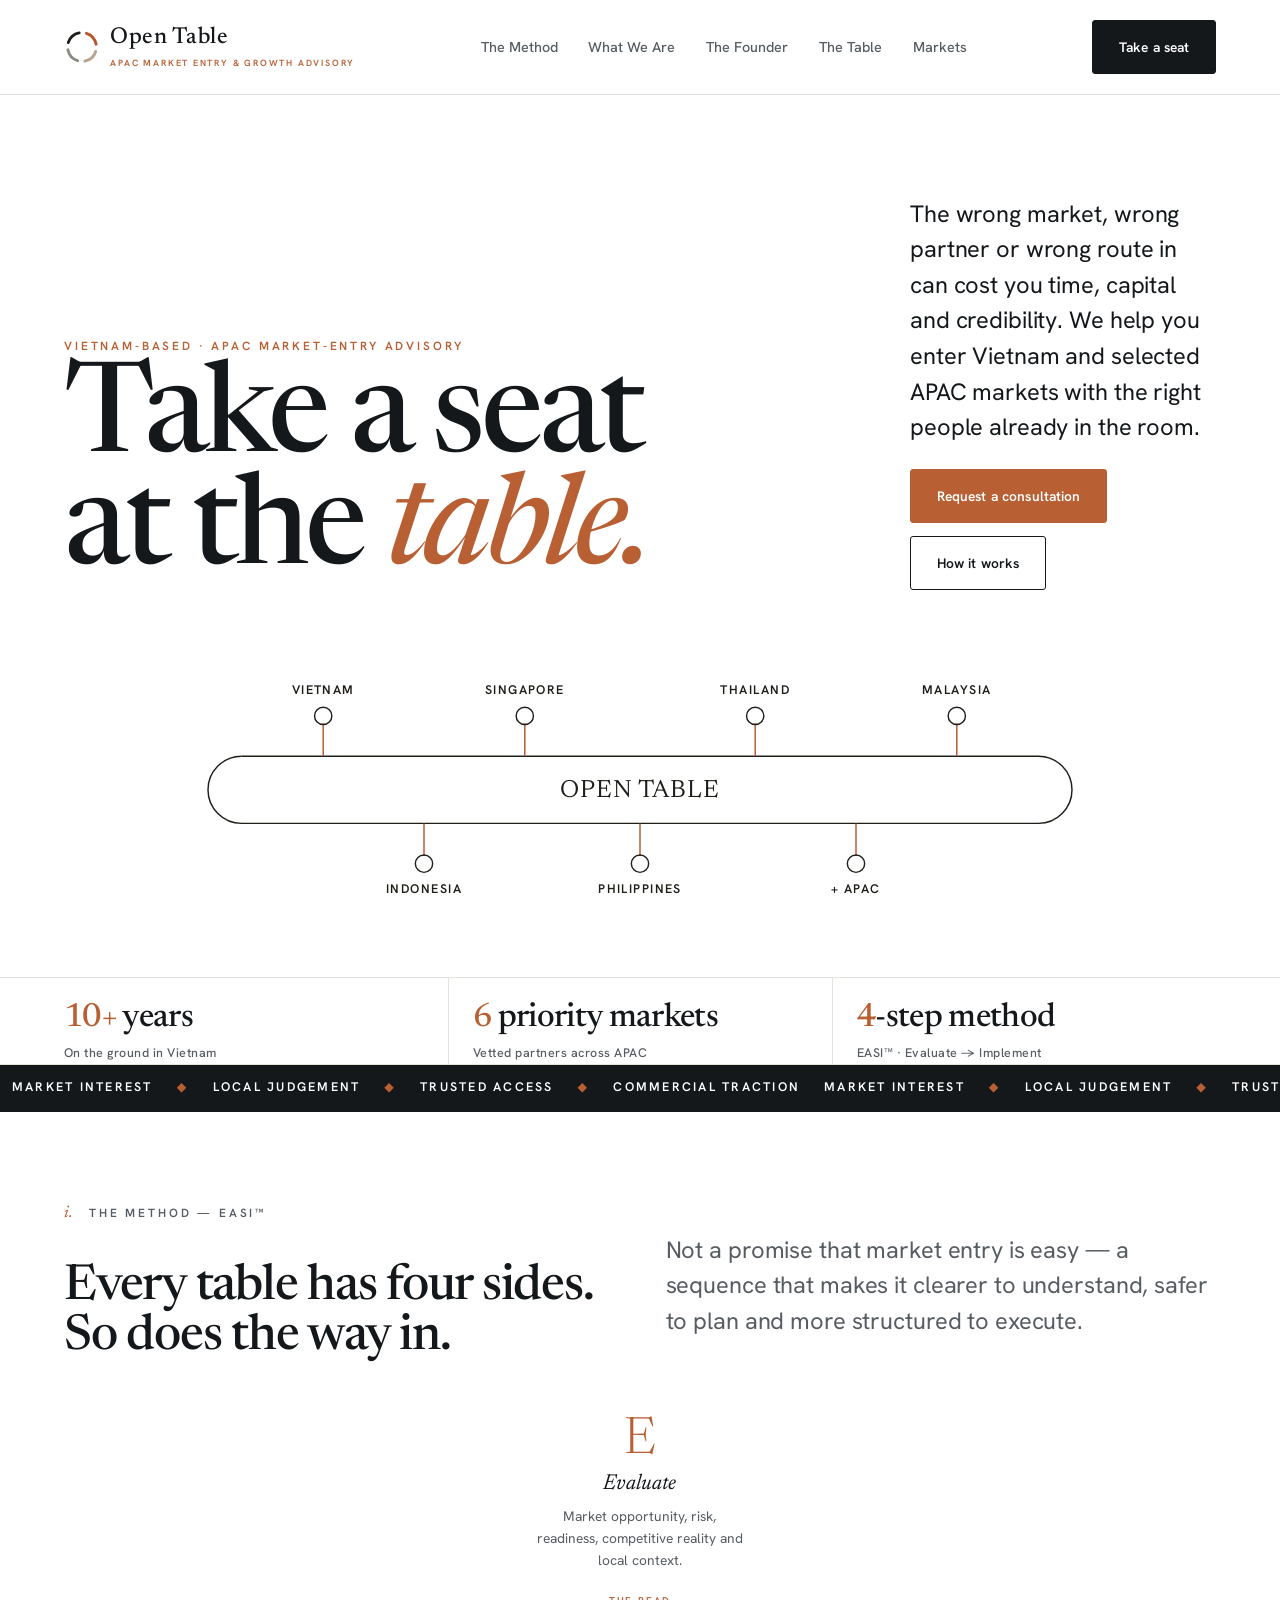
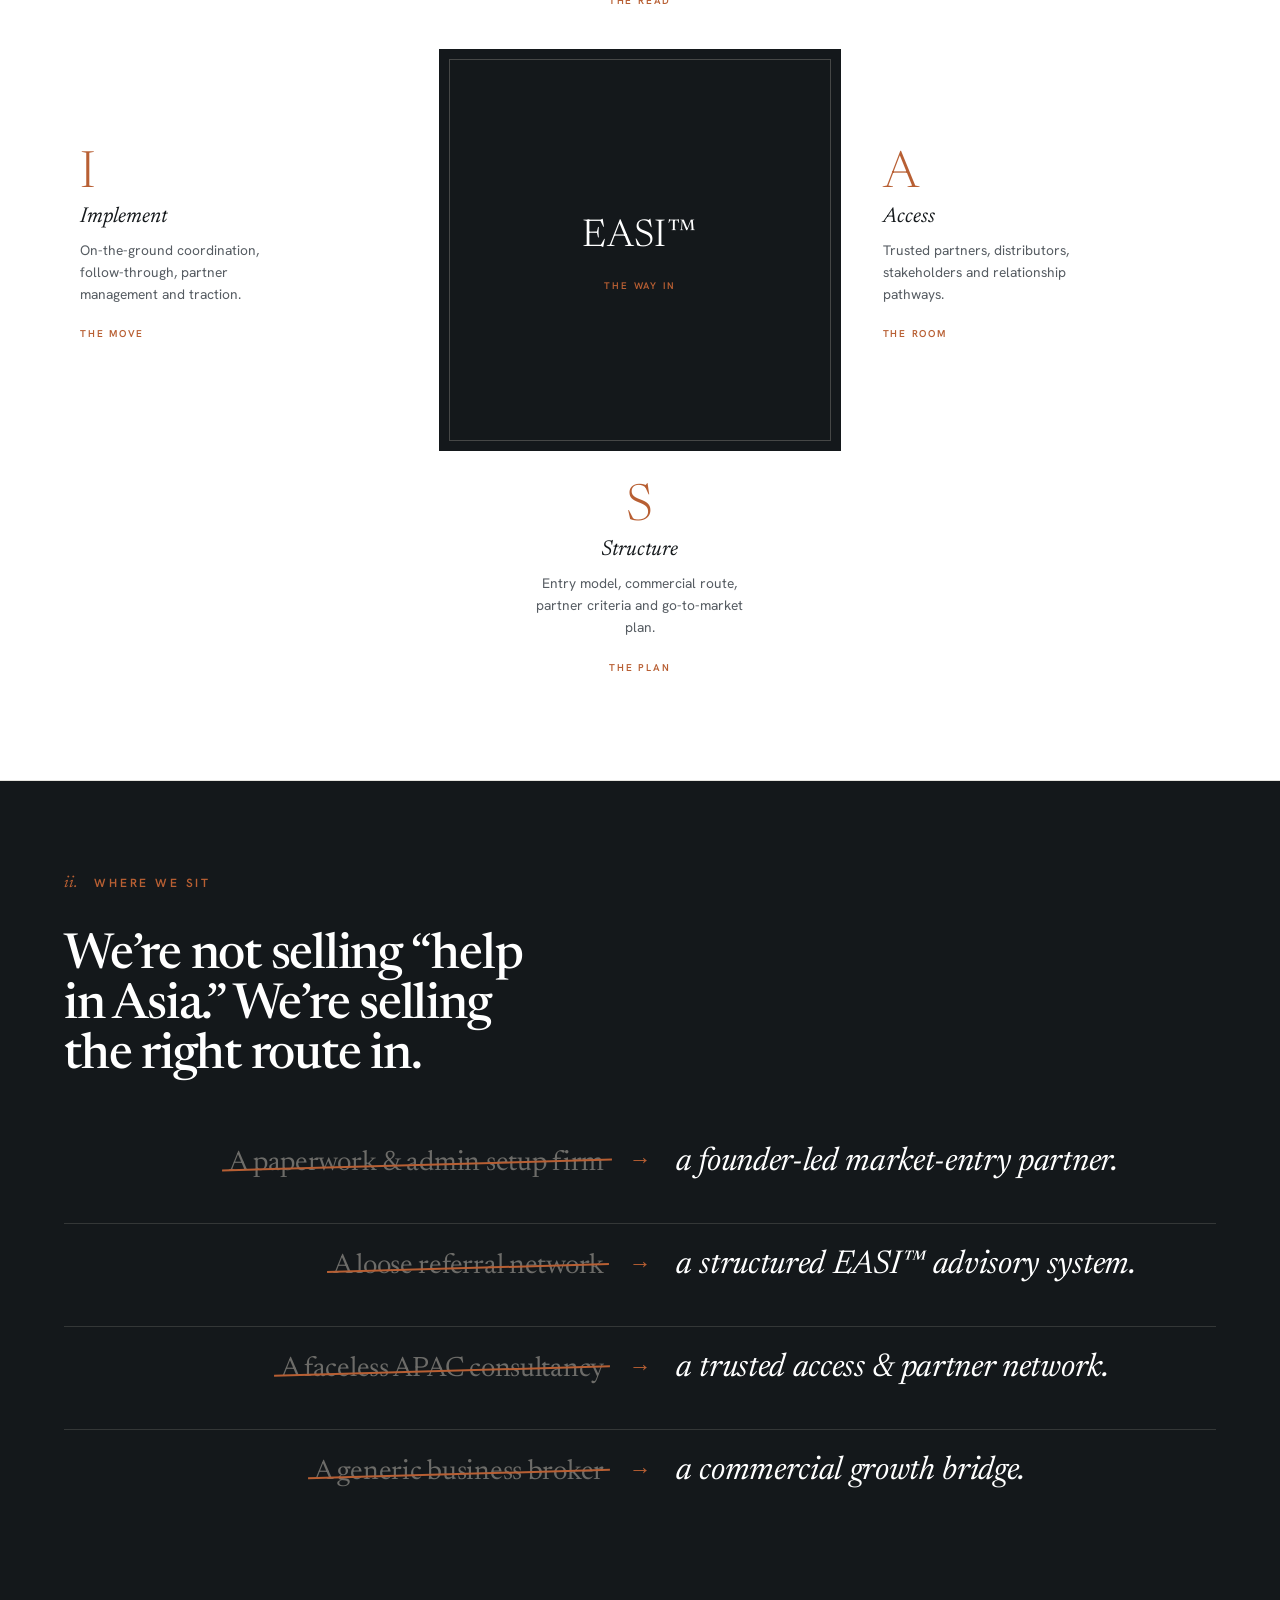
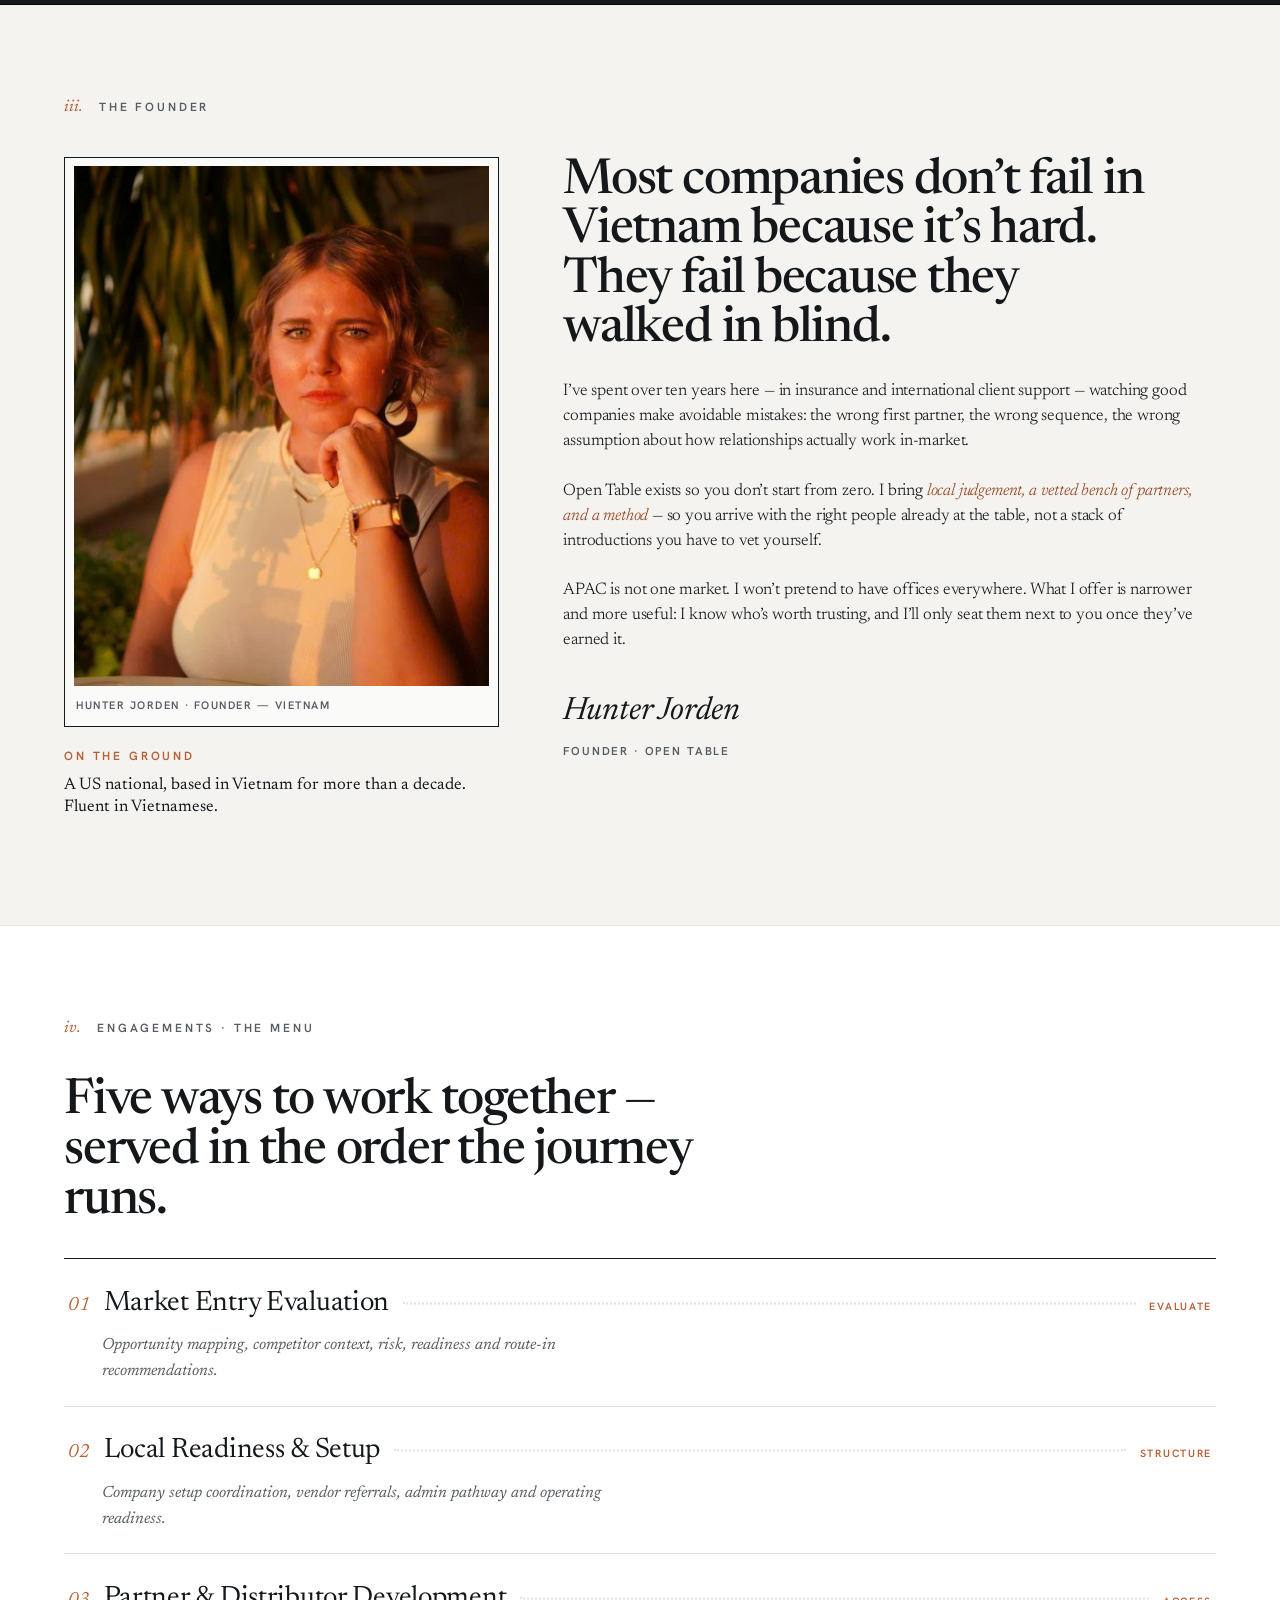
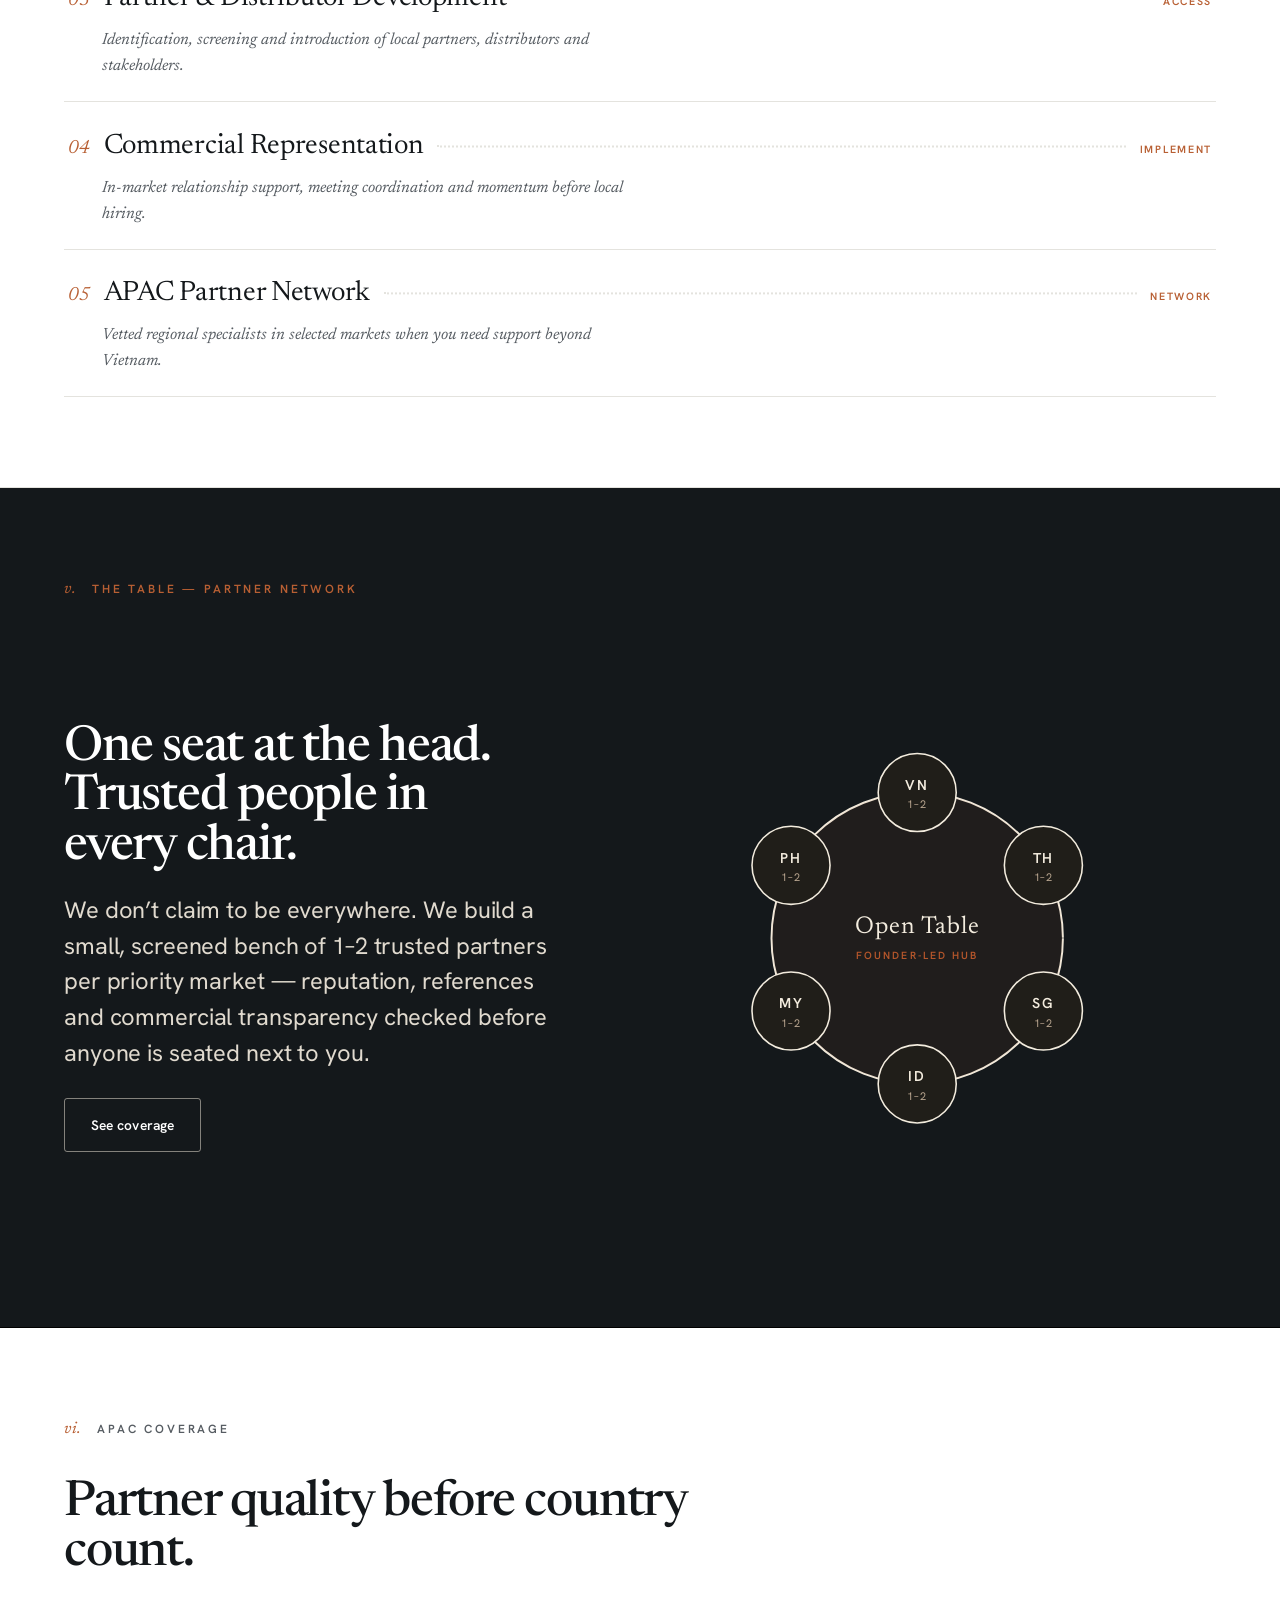
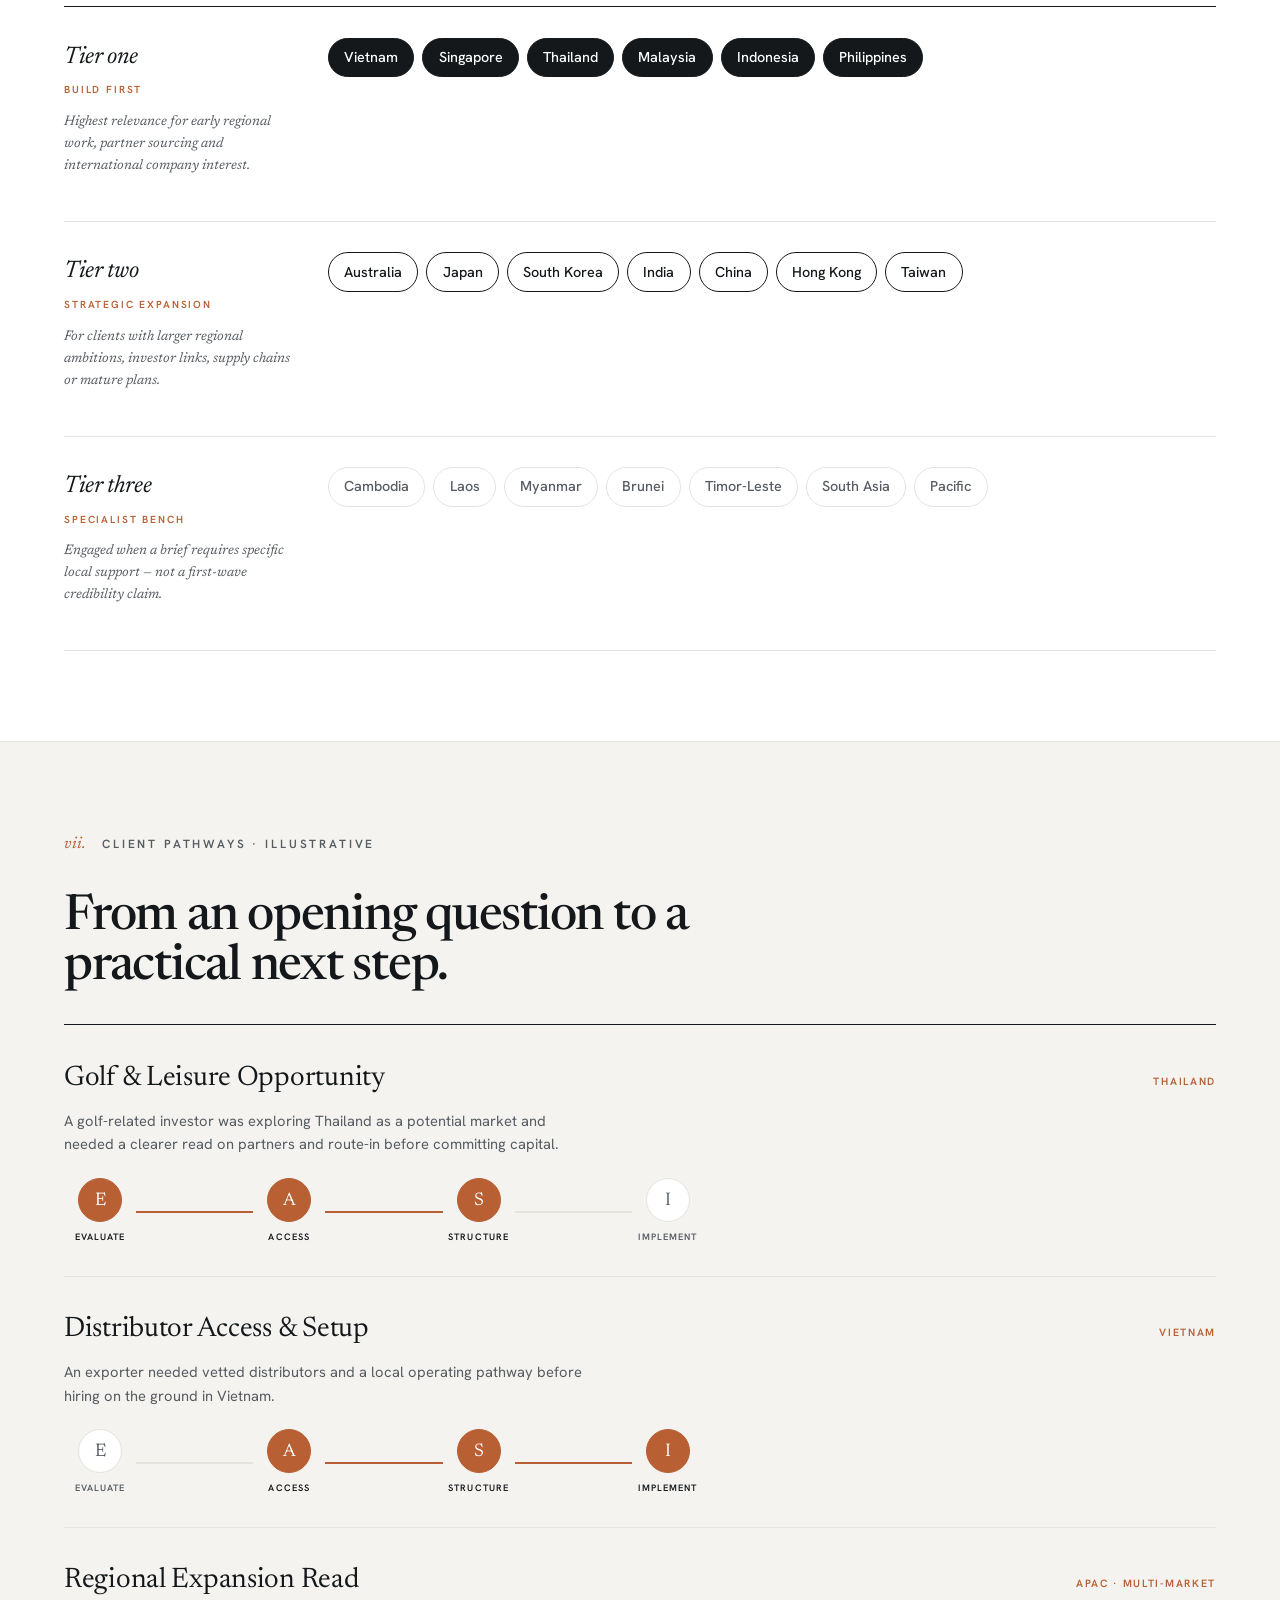
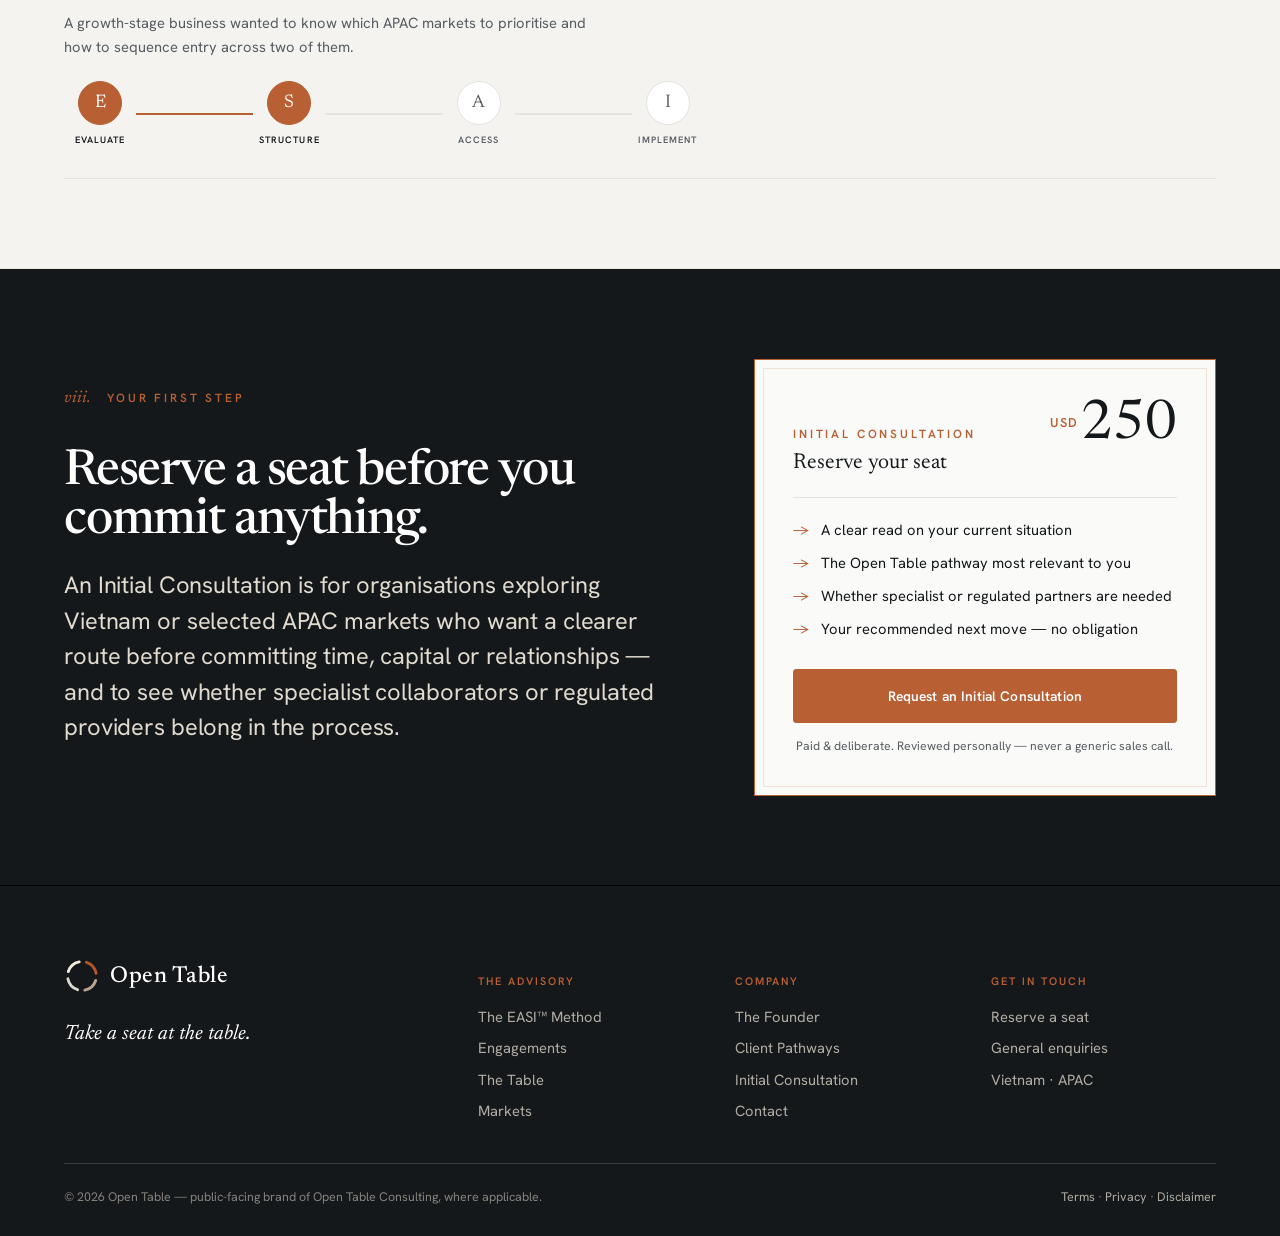
==== commit 8bce7db8: "Rework to professional high-contrast direction White/ink base (drop warm beige + grain), heavier dec" ====
--- a/index.html
+++ b/index.html
@@ -47,8 +47,8 @@
       <div class="hero__aside">
         <p class="lead">The wrong market, wrong partner or wrong route in can cost you time, capital and credibility. We help you enter Vietnam and selected APAC markets with the right people already in the room.</p>
         <div class="btn-row">
-          <a class="btn btn--copper" href="#method">How it works</a>
-          <a class="btn btn--ghost" href="#partners">See the table</a>
+          <a class="btn btn--copper" href="#invite">Request a consultation</a>
+          <a class="btn btn--ghost" href="#method">How it works</a>
         </div>
       </div>
     </div>
@@ -105,9 +105,9 @@
   </div>
 
   <div class="wrap hero__foot">
-    <div><b>10+ years</b><span>On the ground in Vietnam</span></div>
-    <div><b>EASI™</b><span>Evaluate · Access · Structure · Implement</span></div>
-    <div><b>1–2 partners</b><span>Vetted, per priority market</span></div>
+    <div><b><em>10+</em> years</b><span>On the ground in Vietnam</span></div>
+    <div><b><em>6</em> priority markets</b><span>Vetted partners across APAC</span></div>
+    <div><b><em>4</em>-step method</b><span>EASI™ · Evaluate → Implement</span></div>
   </div>
 </section>
 
--- a/assets/css/tokens.css
+++ b/assets/css/tokens.css
@@ -1,22 +1,23 @@
 /* ============================================================
-   OPEN TABLE — Design Tokens  ·  "The Table" concept
+   OPEN TABLE — Design Tokens
+   Professional / high-contrast consulting direction
    ============================================================ */
 :root {
-  /* Warm paper + ink (not flat corporate white/beige) */
-  --paper:    #F3ECDE;   /* warm ivory ground            */
-  --paper-2:  #E9DFCB;   /* deeper panel                 */
-  --cream:    #FBF7EE;   /* raised surface               */
-  --ink:      #201E19;   /* warm near-black              */
-  --ink-soft: #5A544A;   /* muted body                   */
-  --line:     #D6C9AF;   /* warm hairline                */
+  /* Crisp, high-contrast base (was warm beige — killed the punch) */
+  --paper:    #FFFFFF;   /* clean ground                 */
+  --paper-2:  #F4F3EF;   /* subtle light section         */
+  --cream:    #FAFAF8;   /* raised surface               */
+  --ink:      #14181B;   /* near-black authority         */
+  --ink-soft: #565C62;   /* muted body                   */
+  --line:     #E4E3DE;   /* crisp light hairline         */
 
-  /* Brand palette (from deck, slightly enriched) */
-  --copper:      #B4562B;
-  --copper-ink:  #8C3E1D;
-  --copper-tint: #E7D3C2;
+  /* Accent — copper, used decisively */
+  --copper:      #B85F33;
+  --copper-ink:  #96431F;   /* for small text on white   */
+  --copper-tint: #F0E0D5;
   --taupe:       #B8A58F;
   --stone:       #DAD7CF;
-  --charcoal:    #201E19;
+  --charcoal:    #14181B;
 
   /* Semantic */
   --bg: var(--paper);
--- a/assets/css/style.css
+++ b/assets/css/style.css
@@ -18,12 +18,6 @@
   text-rendering:optimizeLegibility;
   position:relative;
 }
-/* Paper grain — kills the flat-corporate feel */
-body::before{
-  content:""; position:fixed; inset:0; pointer-events:none; z-index:1; opacity:0.5;
-  background-image:url("data:image/svg+xml,%3Csvg xmlns='http://www.w3.org/2000/svg' width='140' height='140'%3E%3Cfilter id='n'%3E%3CfeTurbulence type='fractalNoise' baseFrequency='0.85' numOctaves='2' stitchTiles='stitch'/%3E%3C/filter%3E%3Crect width='100%25' height='100%25' filter='url(%23n)' opacity='0.55'/%3E%3C/svg%3E");
-  mix-blend-mode:multiply;
-}
 body > *{ position:relative; z-index:2; }
 
 img,svg{ display:block; max-width:100%; }
@@ -35,12 +29,12 @@
 /* ---- Type roles ---- */
 h1,h2,h3{ margin:0; font-weight:400; }
 .serif{ font-family:var(--serif); }
-.mega{ font-family:var(--serif); font-weight:300; font-size:var(--fs-mega); line-height:0.92; letter-spacing:-0.03em; }
-.mega em, .h1 em, .h2 em{ font-style:italic; font-weight:340; }
-.h1{ font-family:var(--serif); font-weight:340; font-size:var(--fs-h1); line-height:1; letter-spacing:-0.025em; }
-.h2{ font-family:var(--serif); font-weight:360; font-size:var(--fs-h2); line-height:1.02; letter-spacing:-0.02em; }
-.h3{ font-family:var(--serif); font-weight:420; font-size:var(--fs-h3); line-height:1.12; letter-spacing:-0.01em; }
-.lead{ font-family:var(--serif); font-weight:340; font-size:var(--fs-lead); line-height:1.4; letter-spacing:-0.01em; }
+.mega{ font-family:var(--serif); font-weight:460; font-size:var(--fs-mega); line-height:0.9; letter-spacing:-0.035em; }
+.mega em, .h1 em, .h2 em{ font-style:italic; font-weight:460; color:var(--copper); }
+.h1{ font-family:var(--serif); font-weight:500; font-size:var(--fs-h1); line-height:0.98; letter-spacing:-0.03em; }
+.h2{ font-family:var(--serif); font-weight:500; font-size:var(--fs-h2); line-height:1; letter-spacing:-0.025em; }
+.h3{ font-family:var(--serif); font-weight:560; font-size:var(--fs-h3); line-height:1.1; letter-spacing:-0.015em; }
+.lead{ font-family:var(--sans); font-weight:400; font-size:var(--fs-lead); line-height:1.5; letter-spacing:-0.005em; color:var(--ink-soft); }
 .body-sans{ max-width:60ch; }
 
 /* small-caps label instead of mono-cosplay */
@@ -76,12 +70,13 @@
    ============================================================ */
 .btn{
   display:inline-flex; align-items:center; gap:0.55rem;
-  font-family:var(--sans); font-weight:600; font-size:0.9rem;
-  padding:0.85rem 1.5rem; border:1.5px solid var(--ink); border-radius:100px;
+  font-family:var(--sans); font-weight:600; font-size:0.86rem; letter-spacing:0.01em;
+  padding:0.95rem 1.6rem; border:1.5px solid var(--ink); border-radius:3px;
   background:transparent; color:var(--ink); cursor:pointer;
-  transition:background .18s, color .18s, transform .18s;
+  transition:background .18s, color .18s, transform .18s, box-shadow .18s;
 }
 .btn:hover{ transform:translateY(-2px); }
+.btn--copper:hover{ box-shadow:0 10px 24px -12px rgba(184,95,51,0.7); }
 .btn--fill{ background:var(--ink); color:var(--paper); }
 .btn--fill:hover{ background:var(--copper); border-color:var(--copper); }
 .btn--copper{ background:var(--copper); border-color:var(--copper); color:#fff; }
@@ -107,18 +102,21 @@
 /* the table graphic band */
 .tablewrap{ margin-top:clamp(2rem,4vw,3.5rem); }
 .tablefig{ width:100%; height:auto; display:block; }
-.hero__foot{ display:flex; flex-wrap:wrap; gap:1.5rem 2.5rem; padding:1.5rem 0 clamp(2rem,4vw,3rem); }
-.hero__foot div{ border-left:2px solid var(--copper); padding-left:0.9rem; }
-.hero__foot b{ font-family:var(--serif); font-size:1.25rem; display:block; line-height:1.1; }
-.hero__foot span{ font-size:0.82rem; color:var(--ink-soft); }
+.hero__foot{ display:grid; grid-template-columns:repeat(3,1fr); gap:0; margin-top:clamp(2rem,4vw,3rem); border-top:1px solid var(--line); }
+.hero__foot div{ padding:1.5rem 1.5rem 0; border-left:1px solid var(--line); }
+.hero__foot div:first-child{ border-left:0; padding-left:0; }
+.hero__foot b{ font-family:var(--serif); font-weight:500; font-size:clamp(1.6rem,2.6vw,2.4rem); display:block; line-height:1; letter-spacing:-0.02em; }
+.hero__foot b em{ font-style:normal; color:var(--copper); }
+.hero__foot span{ display:block; margin-top:0.5rem; font-size:0.78rem; font-weight:500; letter-spacing:0.04em; color:var(--ink-soft); }
+@media(max-width:640px){ .hero__foot{ grid-template-columns:1fr; } .hero__foot div{ border-left:0; border-top:1px solid var(--line); padding:1.1rem 0 0; } .hero__foot div:first-child{ border-top:0; } }
 
 /* ============================================================
    INVITATION RULE (running line between the name letters)
    ============================================================ */
 .marquee{ background:var(--ink); color:var(--paper); }
 .marquee .wrap{ display:flex; align-items:center; justify-content:center; gap:1.5rem; flex-wrap:wrap; padding:0.85rem 0; }
-.marquee span{ font-family:var(--serif); font-style:italic; font-size:1.05rem; }
-.marquee .dot{ color:var(--copper); font-style:normal; }
+.marquee span{ font-family:var(--sans); font-weight:600; font-size:0.78rem; letter-spacing:0.18em; text-transform:uppercase; }
+.marquee .dot{ color:var(--copper); }
 
 /* ============================================================
    SECTION SHELL (varies via modifiers)
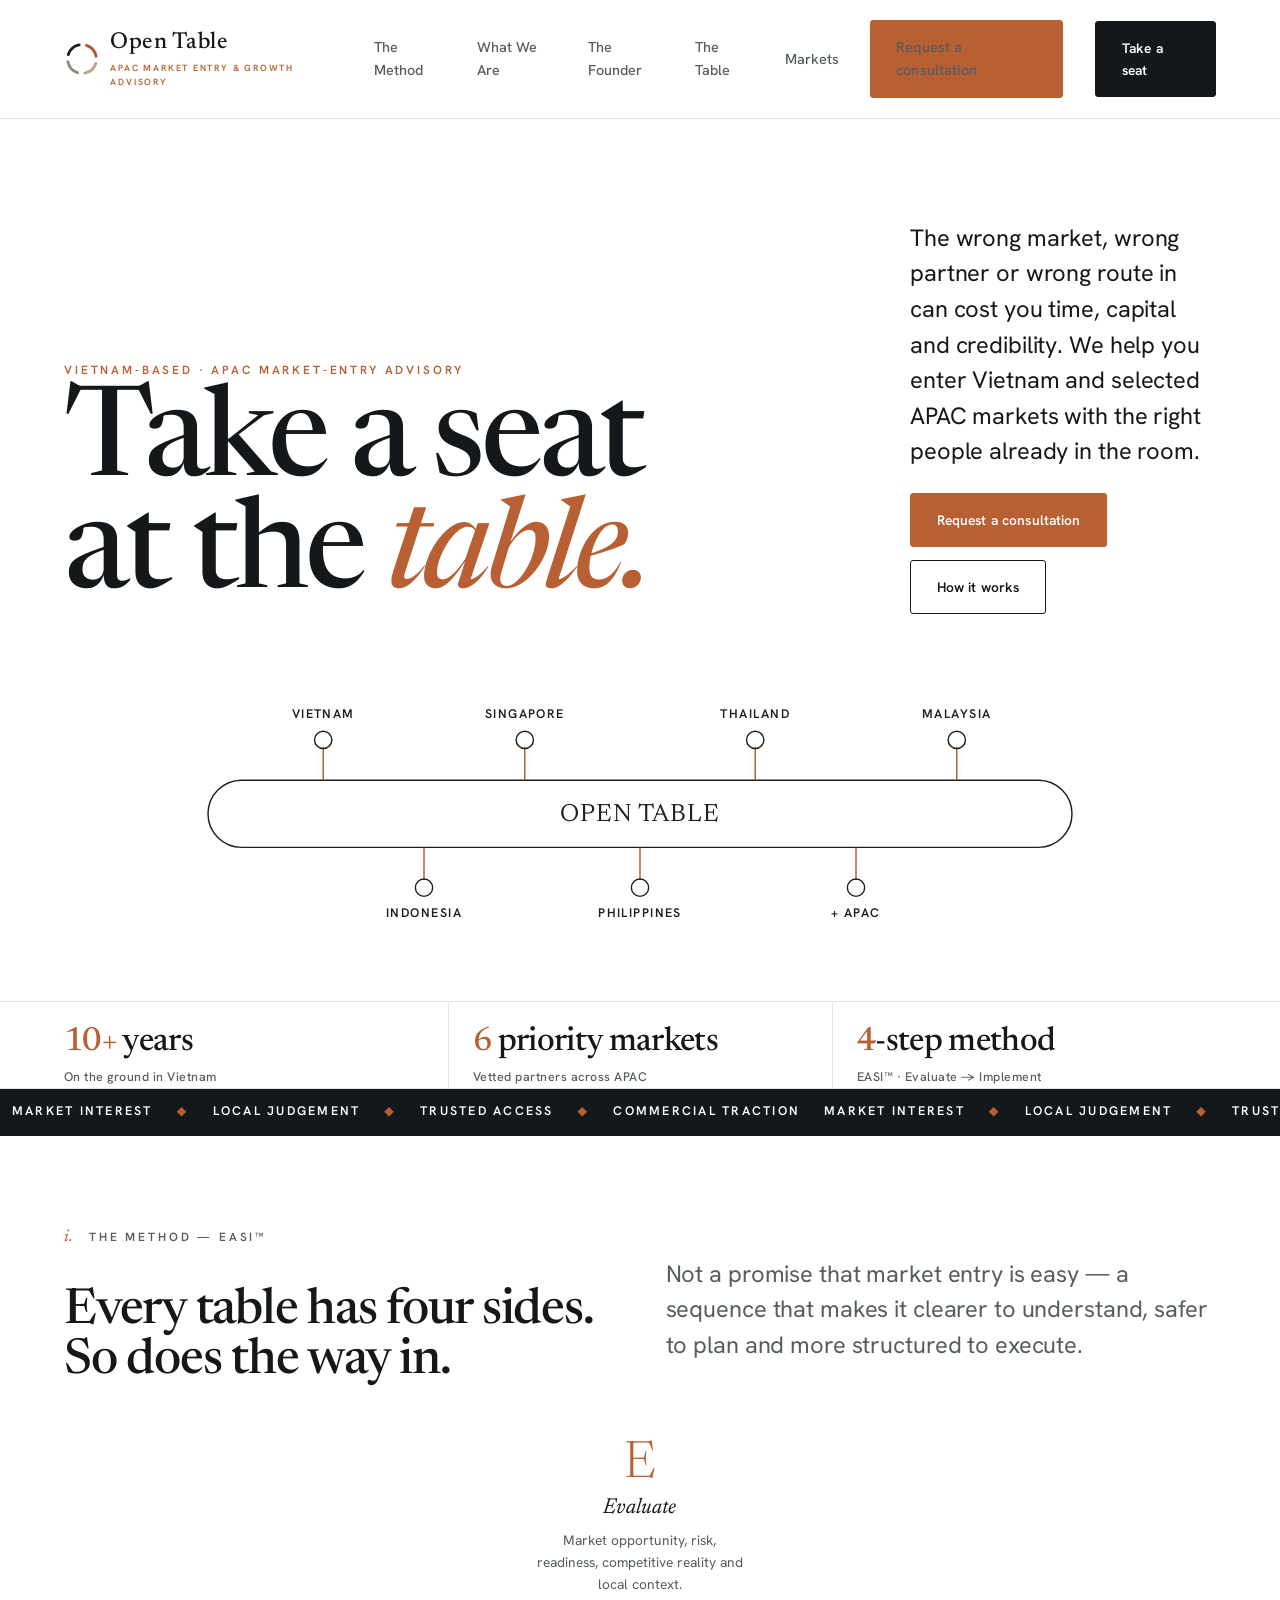
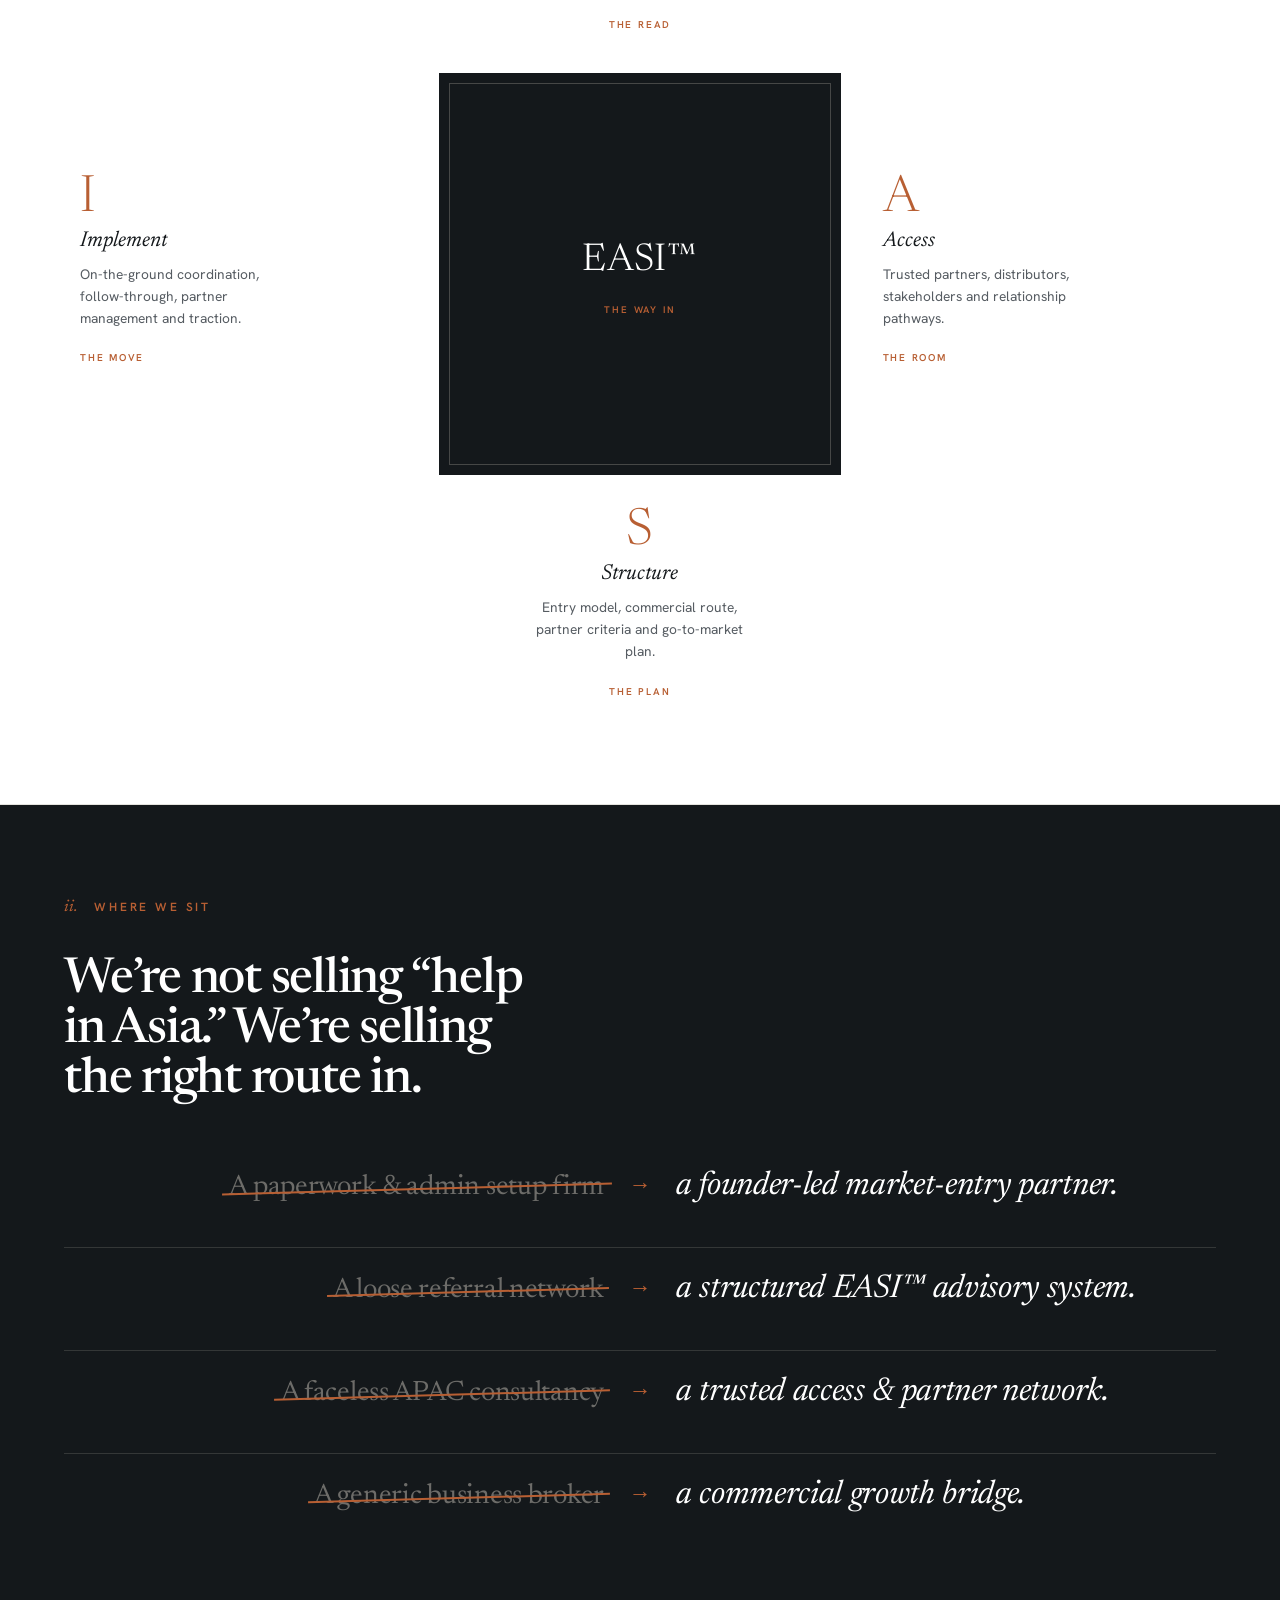
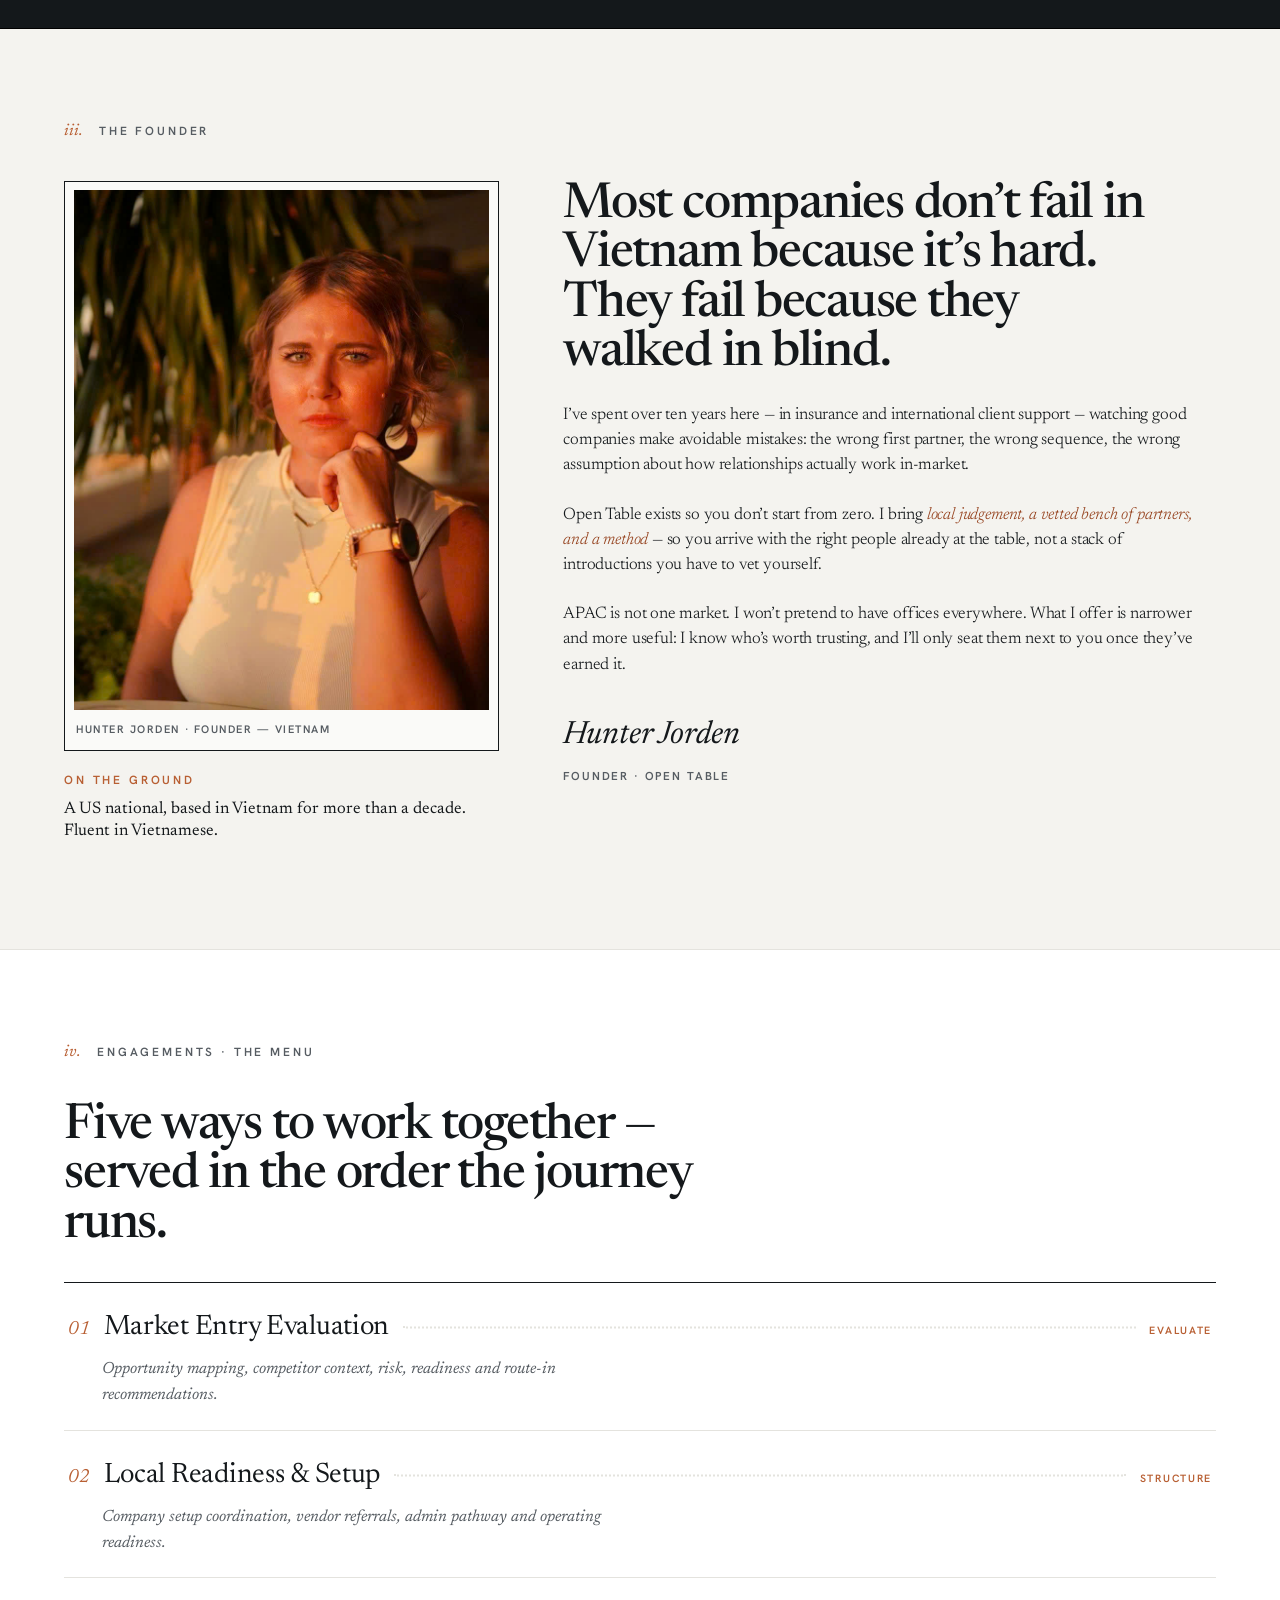
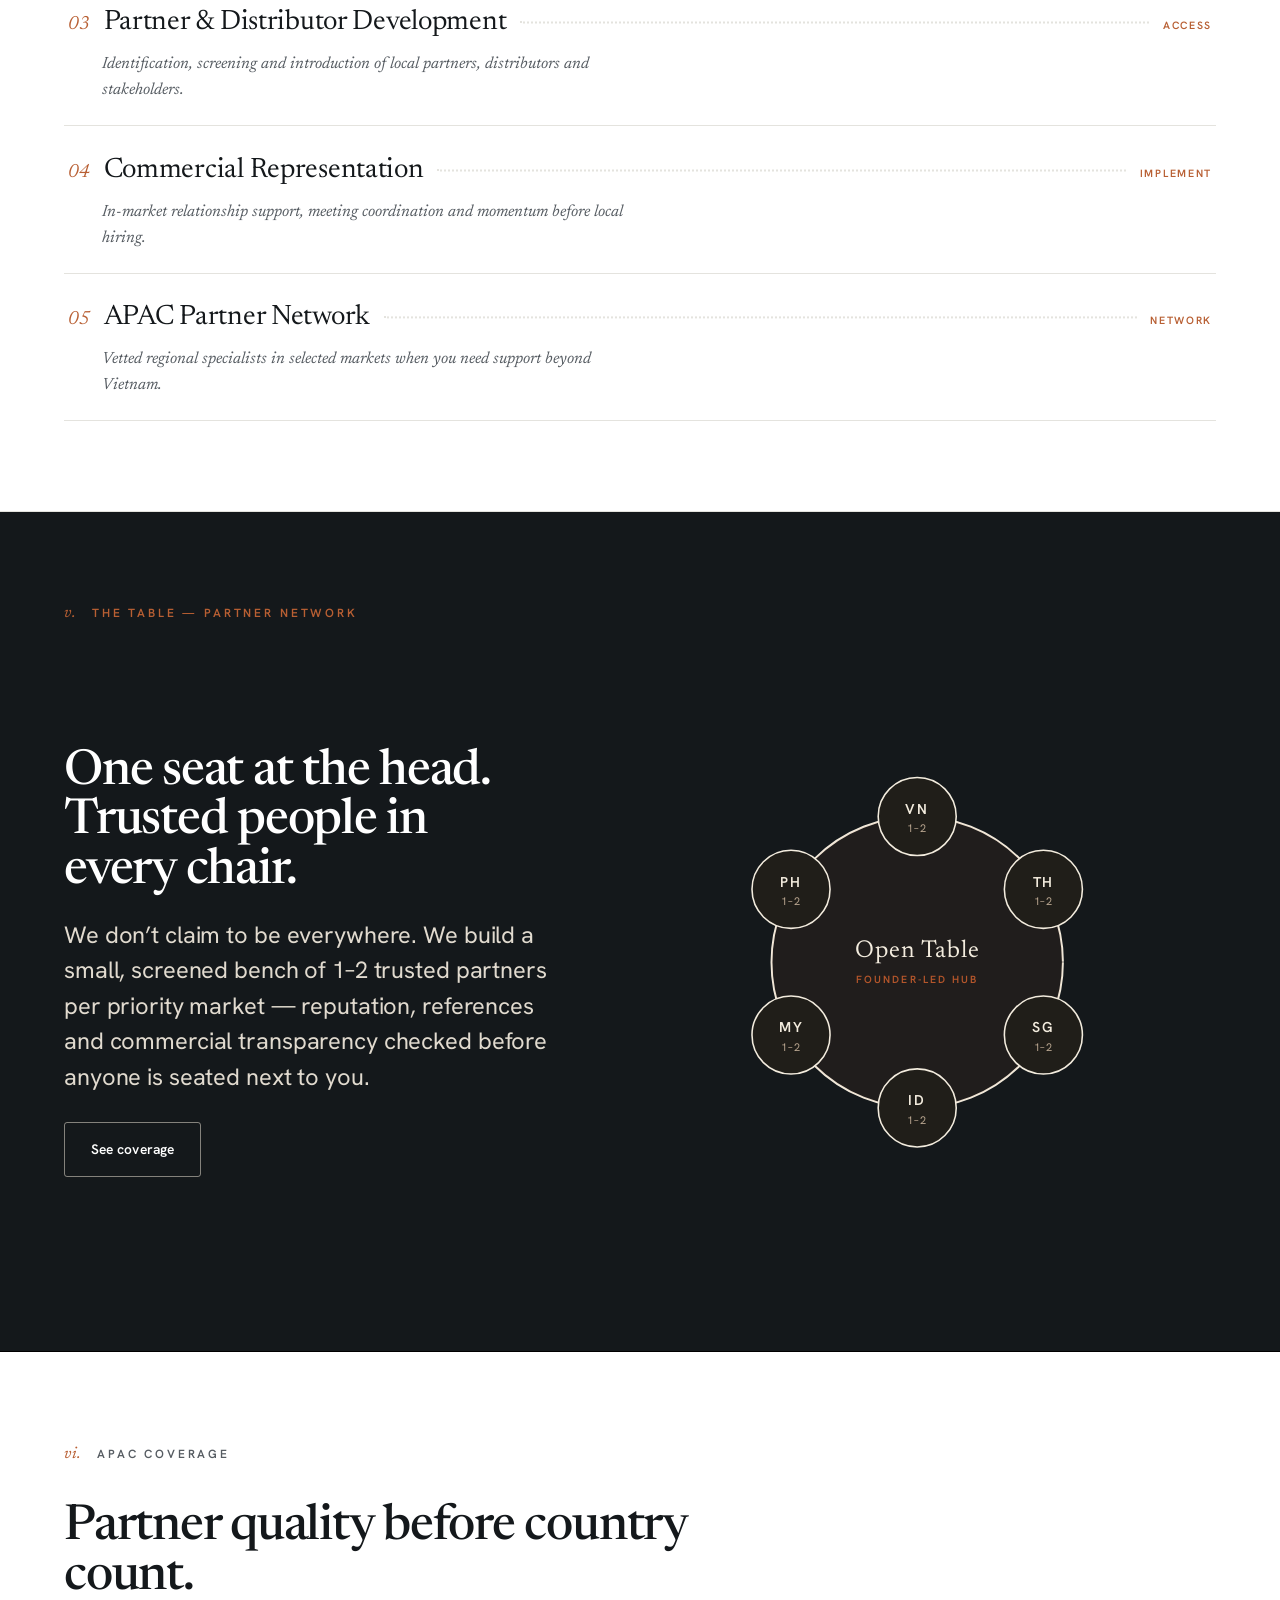
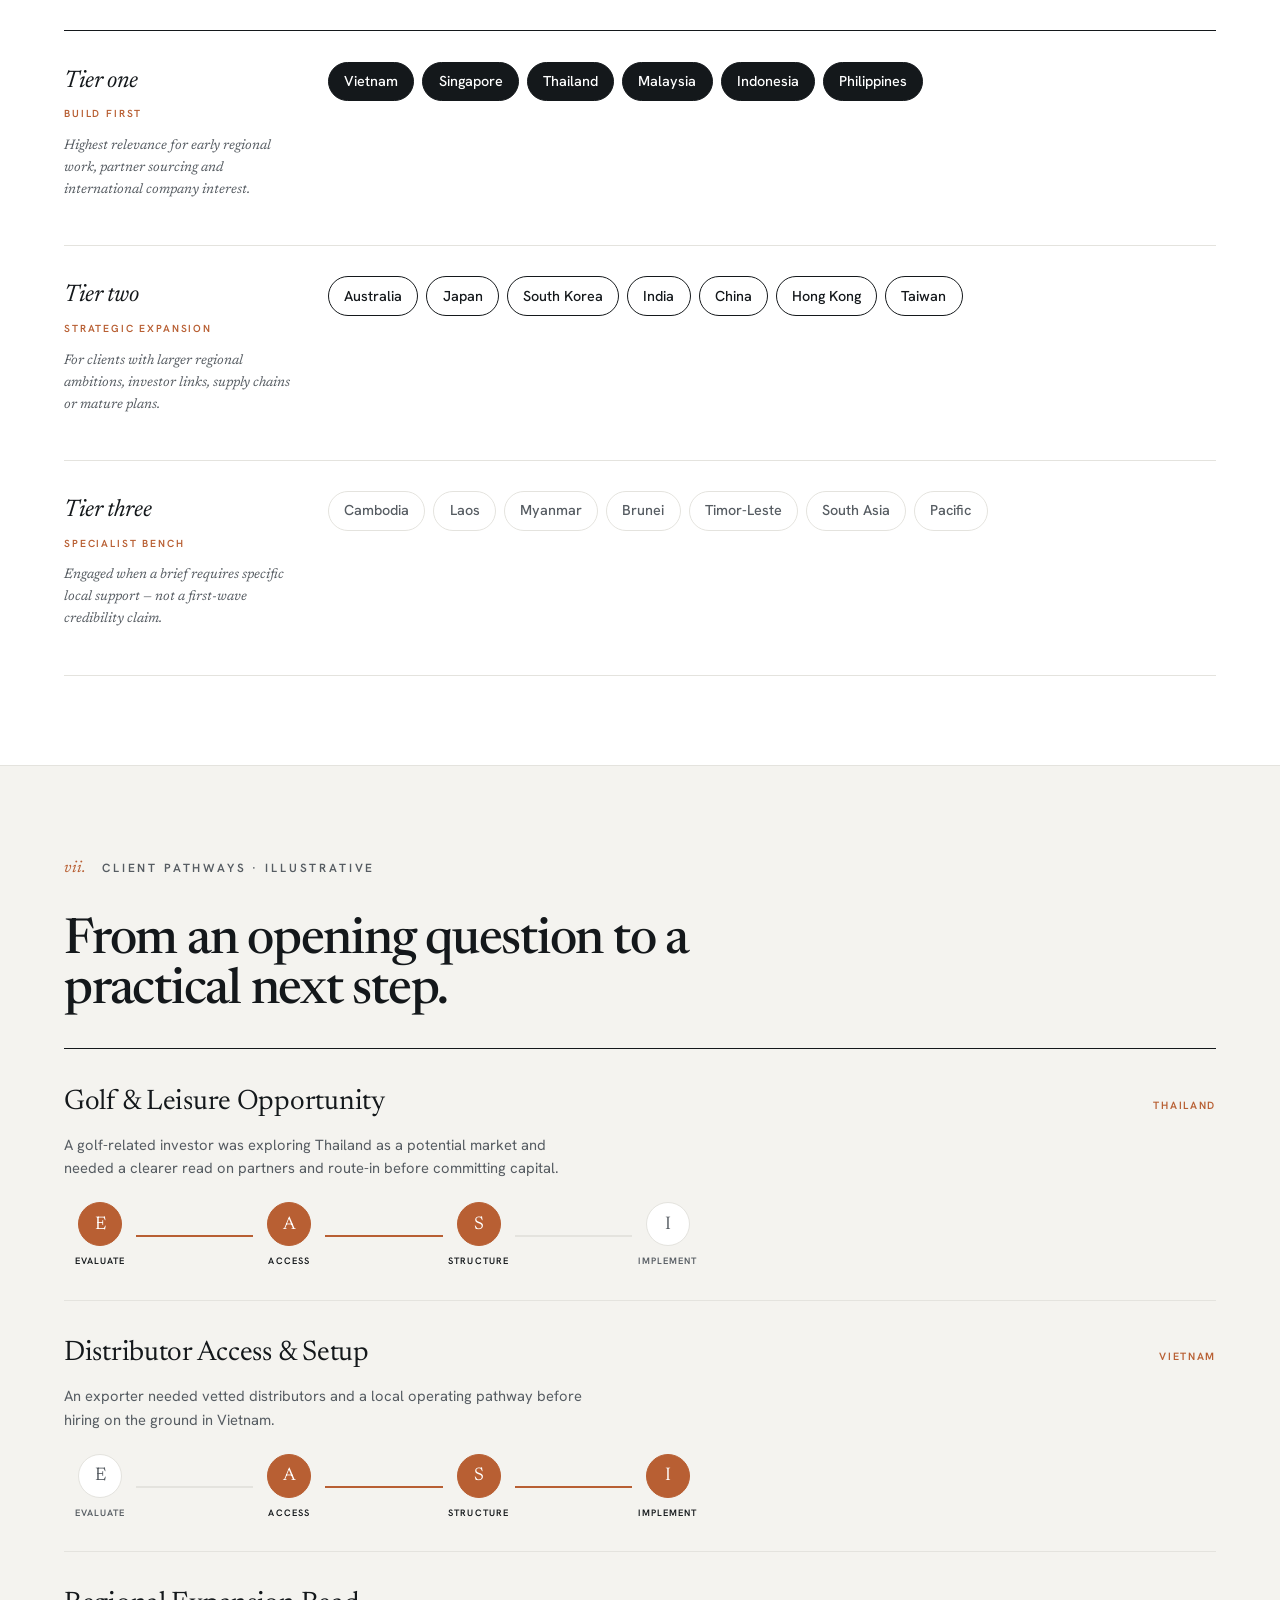
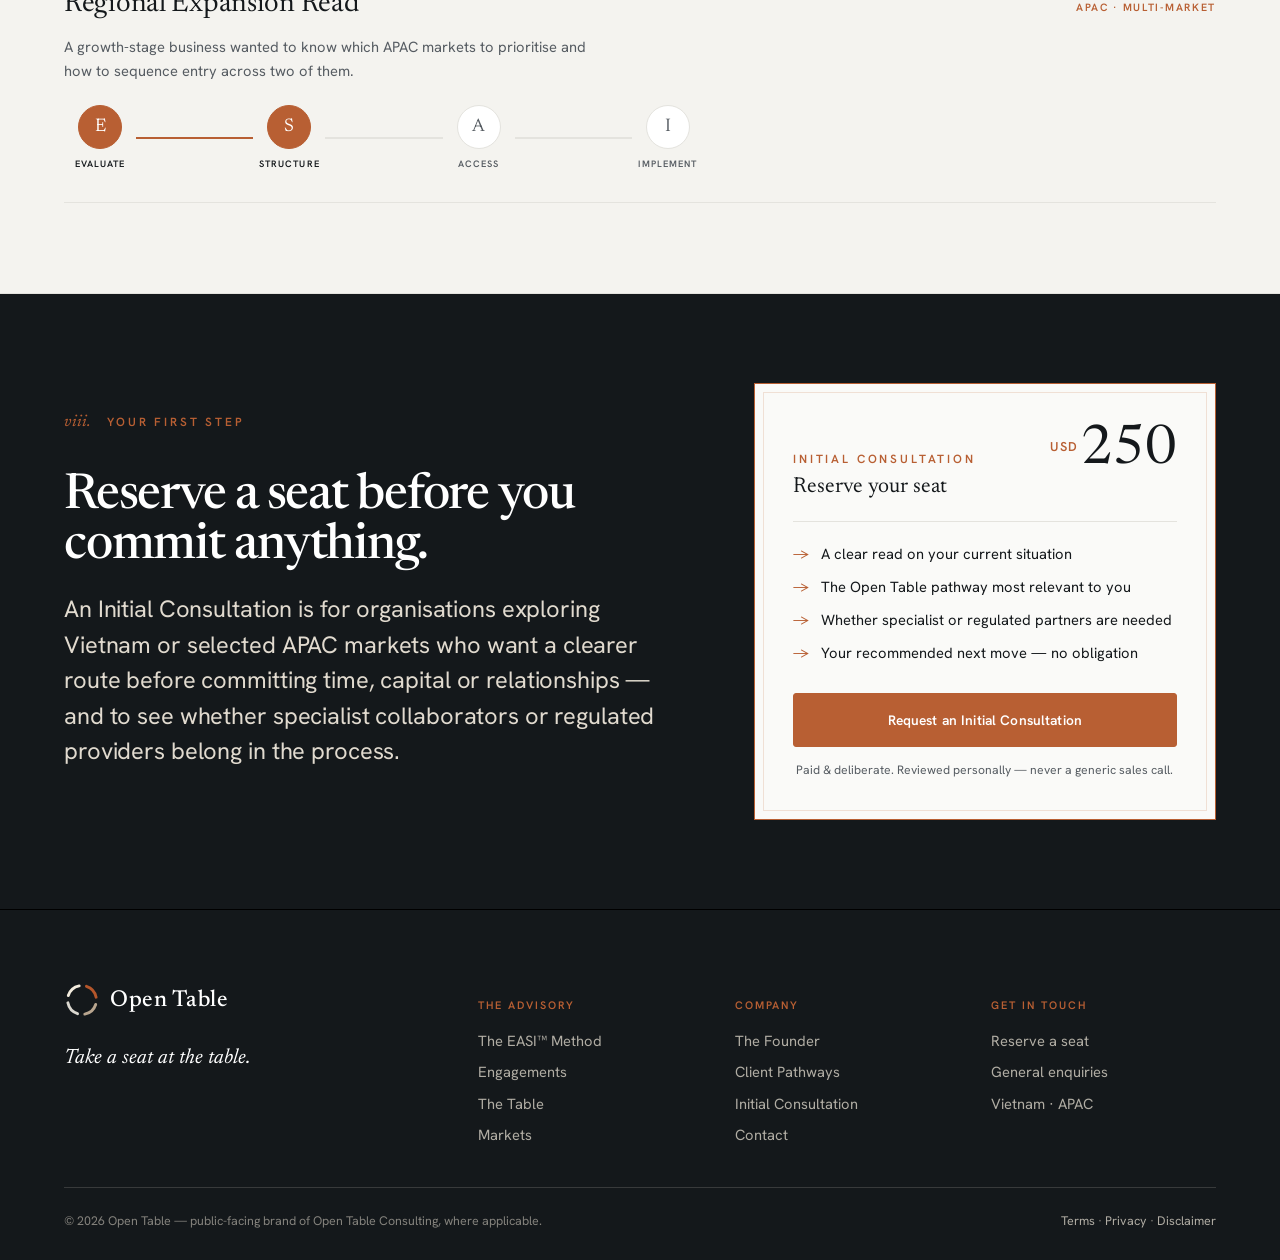
==== commit 288a1092: "Fix responsive: mobile nav, hero graphic, overflow guards - Add working mobile hamburger nav + CTA (" ====
--- a/index.html
+++ b/index.html
@@ -32,8 +32,10 @@
     <a href="#founder">The Founder</a>
     <a href="#partners">The Table</a>
     <a href="#markets">Markets</a>
+    <a class="btn btn--copper mainnav__cta" href="#invite">Request a consultation</a>
   </nav>
   <a class="btn btn--fill" href="#invite">Take a seat</a>
+  <button class="navtoggle" aria-label="Menu" aria-expanded="false" aria-controls="site-nav"><span></span></button>
 </header>
 
 <!-- ===== HERO ===== -->
@@ -102,6 +104,10 @@
         </g>
       </g>
     </svg>
+    <div class="seats-m" aria-hidden="true">
+      <span class="seats-m__k">Seated at the table</span>
+      <span class="seats-m__row">Vietnam · Singapore · Thailand · Malaysia · Indonesia · Philippines · +APAC</span>
+    </div>
   </div>
 
   <div class="wrap hero__foot">
--- a/assets/css/style.css
+++ b/assets/css/style.css
@@ -17,6 +17,7 @@
   -webkit-font-smoothing:antialiased;
   text-rendering:optimizeLegibility;
   position:relative;
+  overflow-x:hidden;   /* guard against any accidental horizontal scroll */
 }
 body > *{ position:relative; z-index:2; }
 
@@ -60,10 +61,35 @@
 .brand__ring{ width:36px; height:36px; flex:none; }
 .brand__name{ font-family:var(--serif); font-weight:500; font-size:1.45rem; letter-spacing:0.02em; line-height:1; }
 .brand__sub{ display:block; font-family:var(--sans); font-size:0.56rem; font-weight:600; letter-spacing:0.2em; text-transform:uppercase; color:var(--copper); margin-top:5px; }
+@media(max-width:520px){ .brand__sub{ display:none; } }
 .mainnav{ display:flex; align-items:center; gap:clamp(1rem,2.4vw,2rem); }
 .mainnav a{ font-family:var(--sans); font-weight:500; font-size:0.9rem; color:var(--ink-soft); transition:color .15s; }
 .mainnav a:hover{ color:var(--ink); }
-@media(max-width:940px){ .mainnav, .topbar .btn{ display:none; } }
+.mainnav__cta{ display:none; }
+.navtoggle{
+  display:none; width:44px; height:44px; border:1px solid var(--line); border-radius:3px;
+  background:var(--paper); cursor:pointer; padding:0; align-items:center; justify-content:center;
+}
+.navtoggle span{ position:relative; width:20px; height:1.5px; background:var(--ink); transition:.2s; }
+.navtoggle span::before,.navtoggle span::after{ content:""; position:absolute; left:0; width:20px; height:1.5px; background:var(--ink); transition:.2s; }
+.navtoggle span::before{ top:-6px; } .navtoggle span::after{ top:6px; }
+.topbar.nav-open .navtoggle span{ background:transparent; }
+.topbar.nav-open .navtoggle span::before{ top:0; transform:rotate(45deg); }
+.topbar.nav-open .navtoggle span::after{ top:0; transform:rotate(-45deg); }
+
+@media(max-width:940px){
+  .navtoggle{ display:inline-flex; }
+  .topbar > .btn{ display:none; }
+  .mainnav{
+    display:none; position:absolute; top:100%; left:0; right:0;
+    flex-direction:column; align-items:stretch; gap:0;
+    background:var(--paper); border-top:1px solid var(--line); border-bottom:1px solid var(--line);
+    padding:0.5rem var(--gutter) 1.25rem; box-shadow:0 20px 30px -24px rgba(20,24,27,0.4);
+  }
+  .topbar.nav-open .mainnav{ display:flex; }
+  .mainnav a{ padding:0.9rem 0; font-size:1rem; border-bottom:1px solid var(--line); }
+  .mainnav__cta{ display:inline-flex; justify-content:center; margin-top:1rem; border-bottom:0 !important; }
+}
 
 /* ============================================================
    BUTTONS
@@ -102,6 +128,13 @@
 /* the table graphic band */
 .tablewrap{ margin-top:clamp(2rem,4vw,3.5rem); }
 .tablefig{ width:100%; height:auto; display:block; }
+.seats-m{ display:none; }
+@media(max-width:640px){
+  .tablefig{ display:none; }
+  .seats-m{ display:block; border-top:1px solid var(--line); border-bottom:1px solid var(--line); padding:1.25rem 0; }
+  .seats-m__k{ display:block; font-family:var(--sans); font-weight:600; font-size:0.66rem; letter-spacing:0.18em; text-transform:uppercase; color:var(--copper); margin-bottom:0.5rem; }
+  .seats-m__row{ font-family:var(--serif); font-weight:500; font-size:1.05rem; line-height:1.5; }
+}
 .hero__foot{ display:grid; grid-template-columns:repeat(3,1fr); gap:0; margin-top:clamp(2rem,4vw,3rem); border-top:1px solid var(--line); }
 .hero__foot div{ padding:1.5rem 1.5rem 0; border-left:1px solid var(--line); }
 .hero__foot div:first-child{ border-left:0; padding-left:0; }
@@ -314,7 +347,7 @@
 .redline:first-child{ border-top:0; }
 .redline__not{
   text-align:right; font-family:var(--serif); font-size:clamp(1.1rem,2.2vw,1.75rem);
-  color:rgba(243,236,222,0.4); position:relative; letter-spacing:-0.01em; white-space:nowrap;
+  color:rgba(243,236,222,0.4); position:relative; letter-spacing:-0.01em;
 }
 .redline__not span{ position:relative; }
 .redline__not span::after{
@@ -324,7 +357,7 @@
 }
 .redline__arrow{ text-align:center; color:var(--copper); font-family:var(--serif); font-size:1.4rem; }
 .redline__is{ font-family:var(--serif); font-style:italic; font-size:clamp(1.25rem,2.6vw,2.05rem); letter-spacing:-0.01em; }
-@media(max-width:640px){
+@media(max-width:760px){
   .redline{ grid-template-columns:1fr; gap:0.15rem; padding:0.9rem 0; }
   .redline__not{ text-align:left; font-size:1.05rem; }
   .redline__arrow{ text-align:left; font-size:1rem; line-height:1; }
@@ -378,9 +411,9 @@
 .stp__lab{ font-family:var(--sans); font-weight:600; font-size:0.58rem; letter-spacing:0.12em; text-transform:uppercase; color:var(--ink-soft); }
 .stp--on .stp__dot{ background:var(--copper); border-color:var(--copper); color:#fff; }
 .stp--on .stp__lab{ color:var(--ink); }
-.stp__bar{ flex:1 1 auto; height:2px; background:var(--line); min-width:20px; }
+.stp__bar{ flex:1 1 auto; height:2px; background:var(--line); min-width:14px; }
 .stp__bar--on{ background:var(--copper); }
-@media(max-width:560px){ .stp{ width:3.5rem; } .stp__dot{ width:38px; height:38px; } }
+@media(max-width:560px){ .stepper{ max-width:100%; } .stp{ width:3rem; } .stp__dot{ width:34px; height:34px; font-size:1rem; } .stp__lab{ font-size:0.52rem; } }
 
 /* ============================================================
    INVITE v2 — reservation card
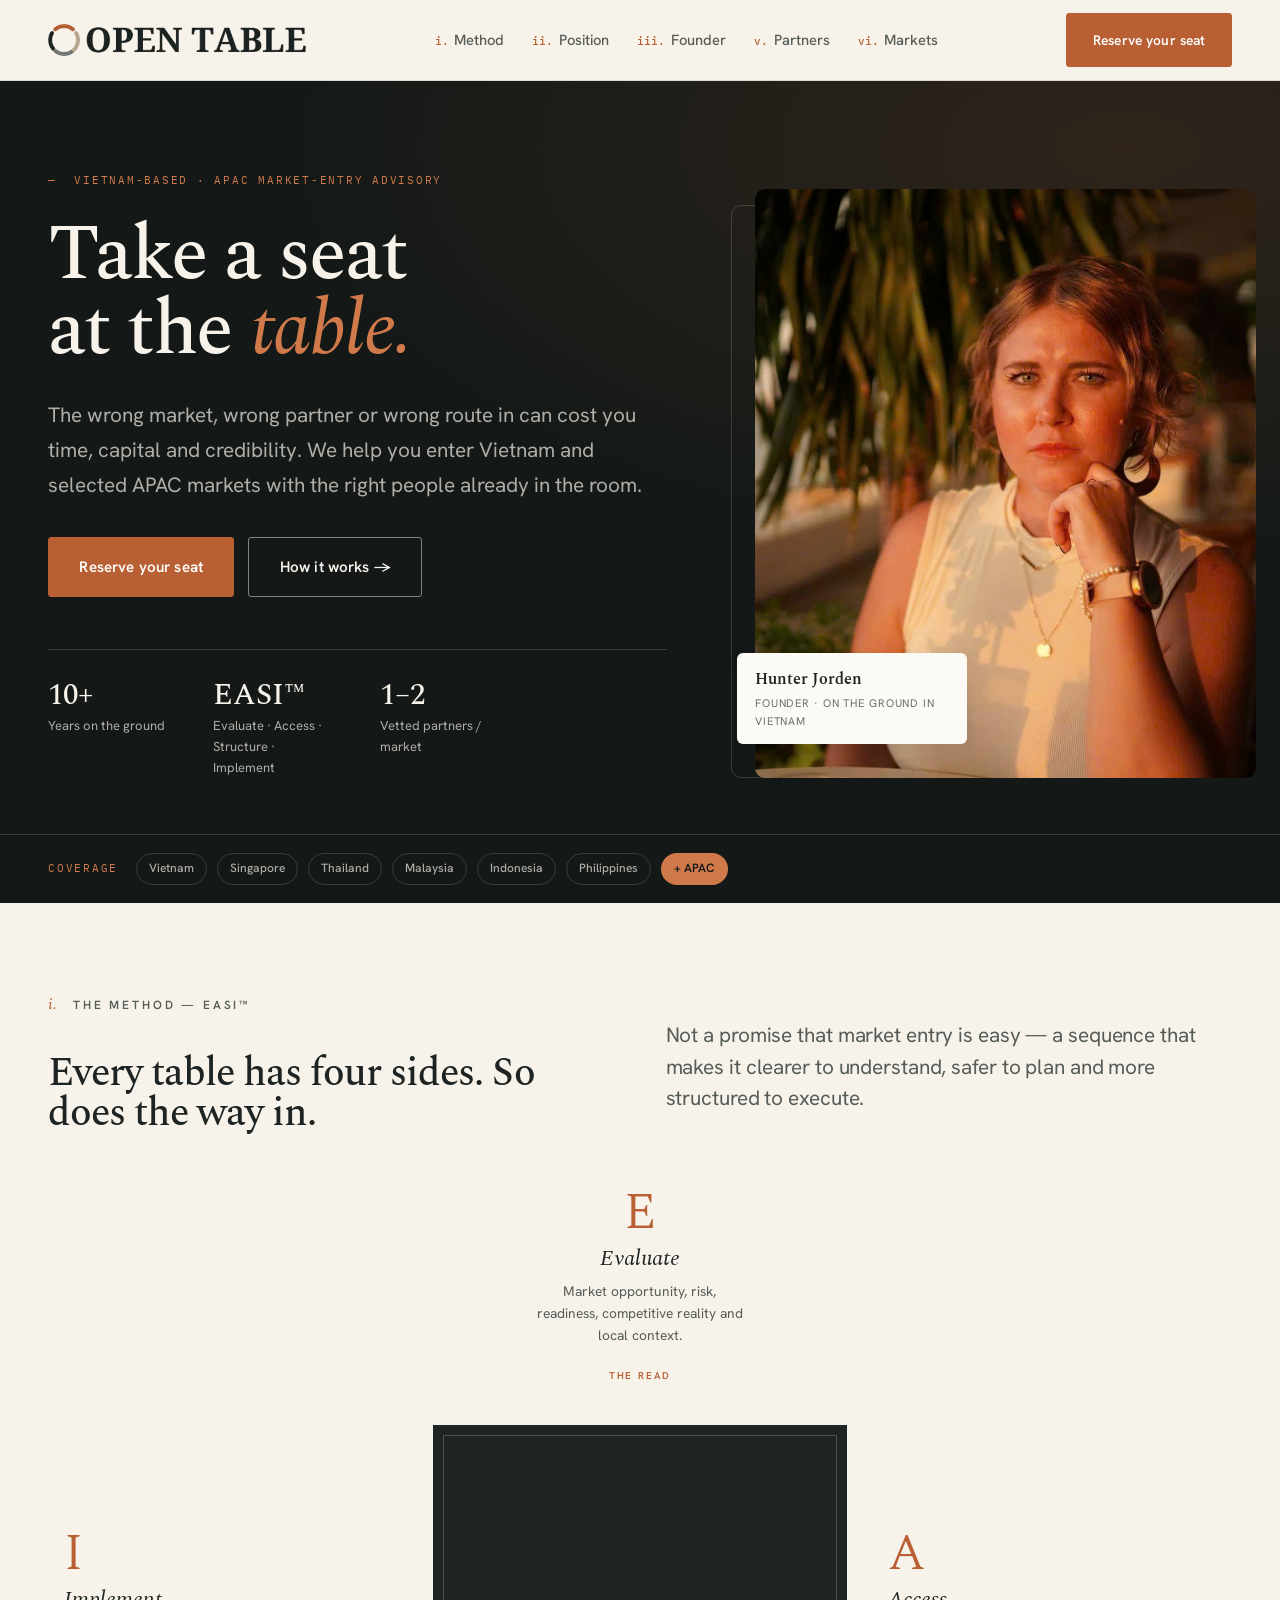
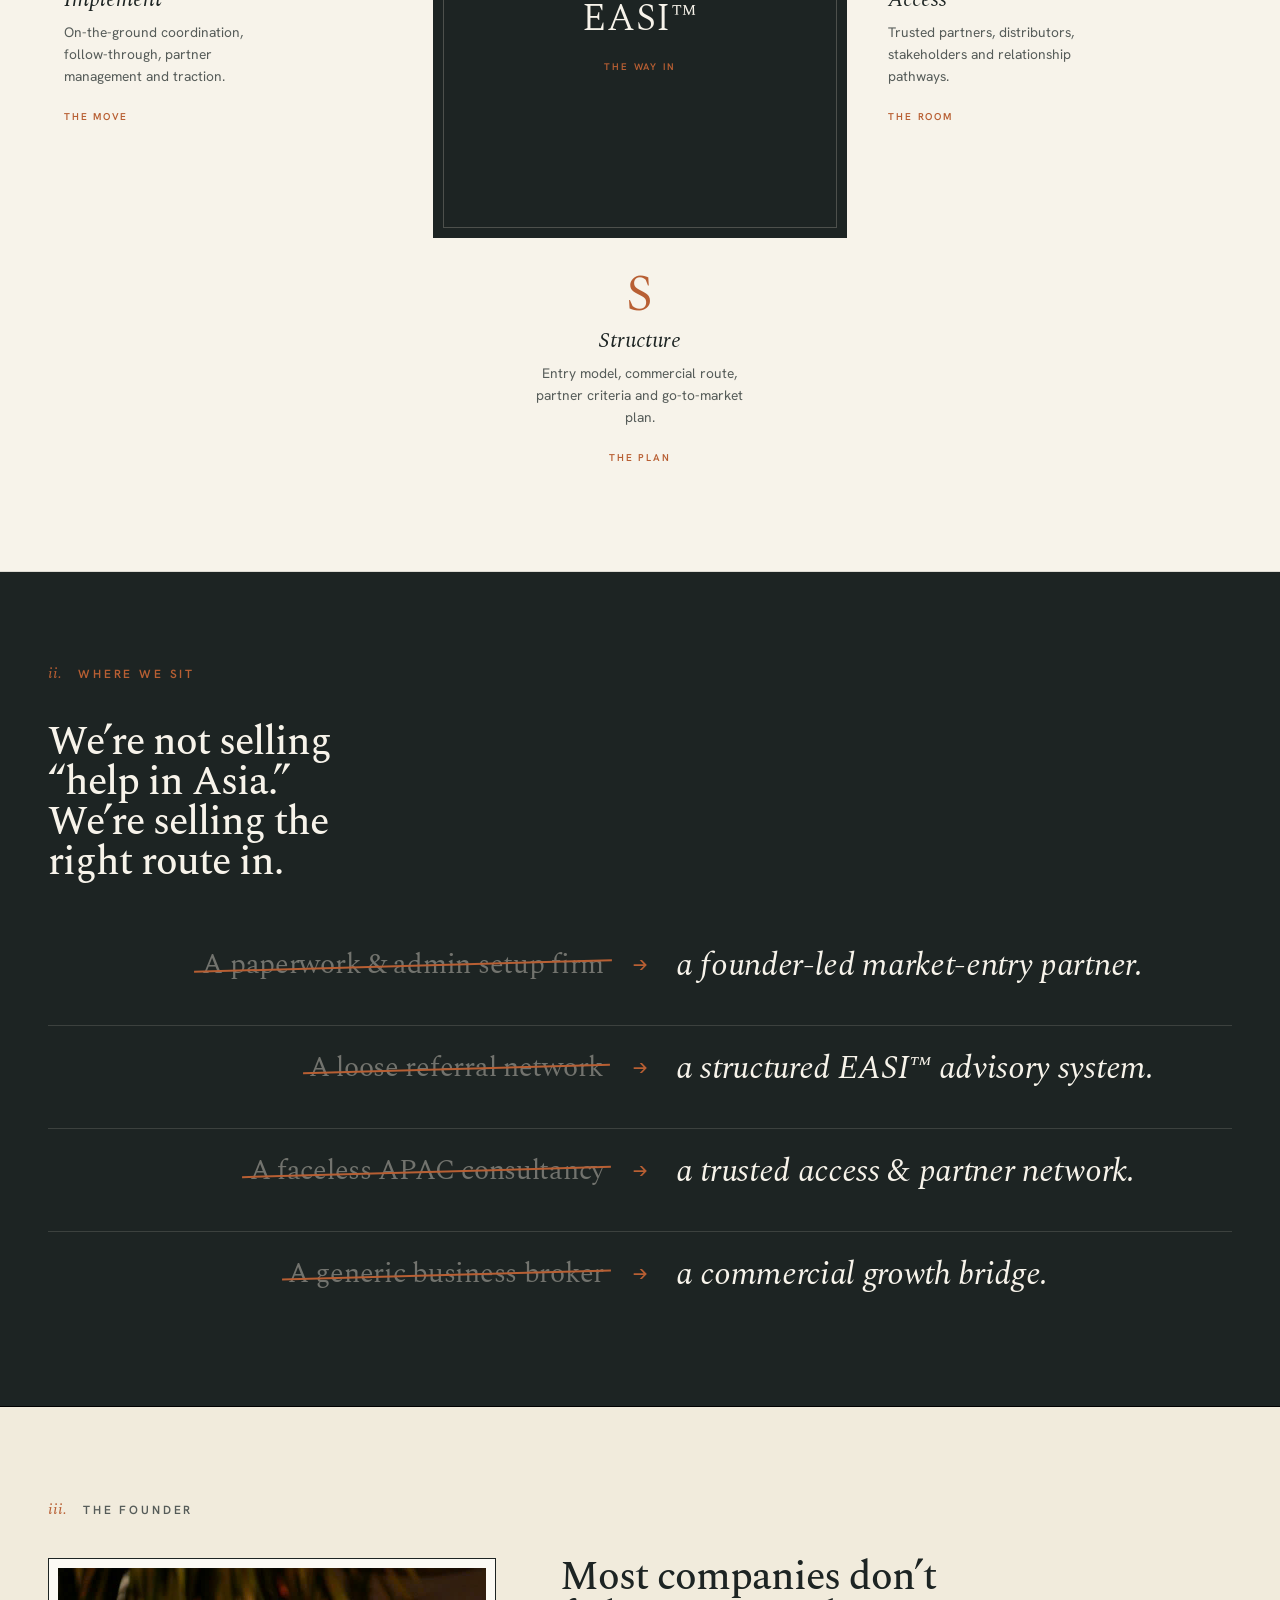
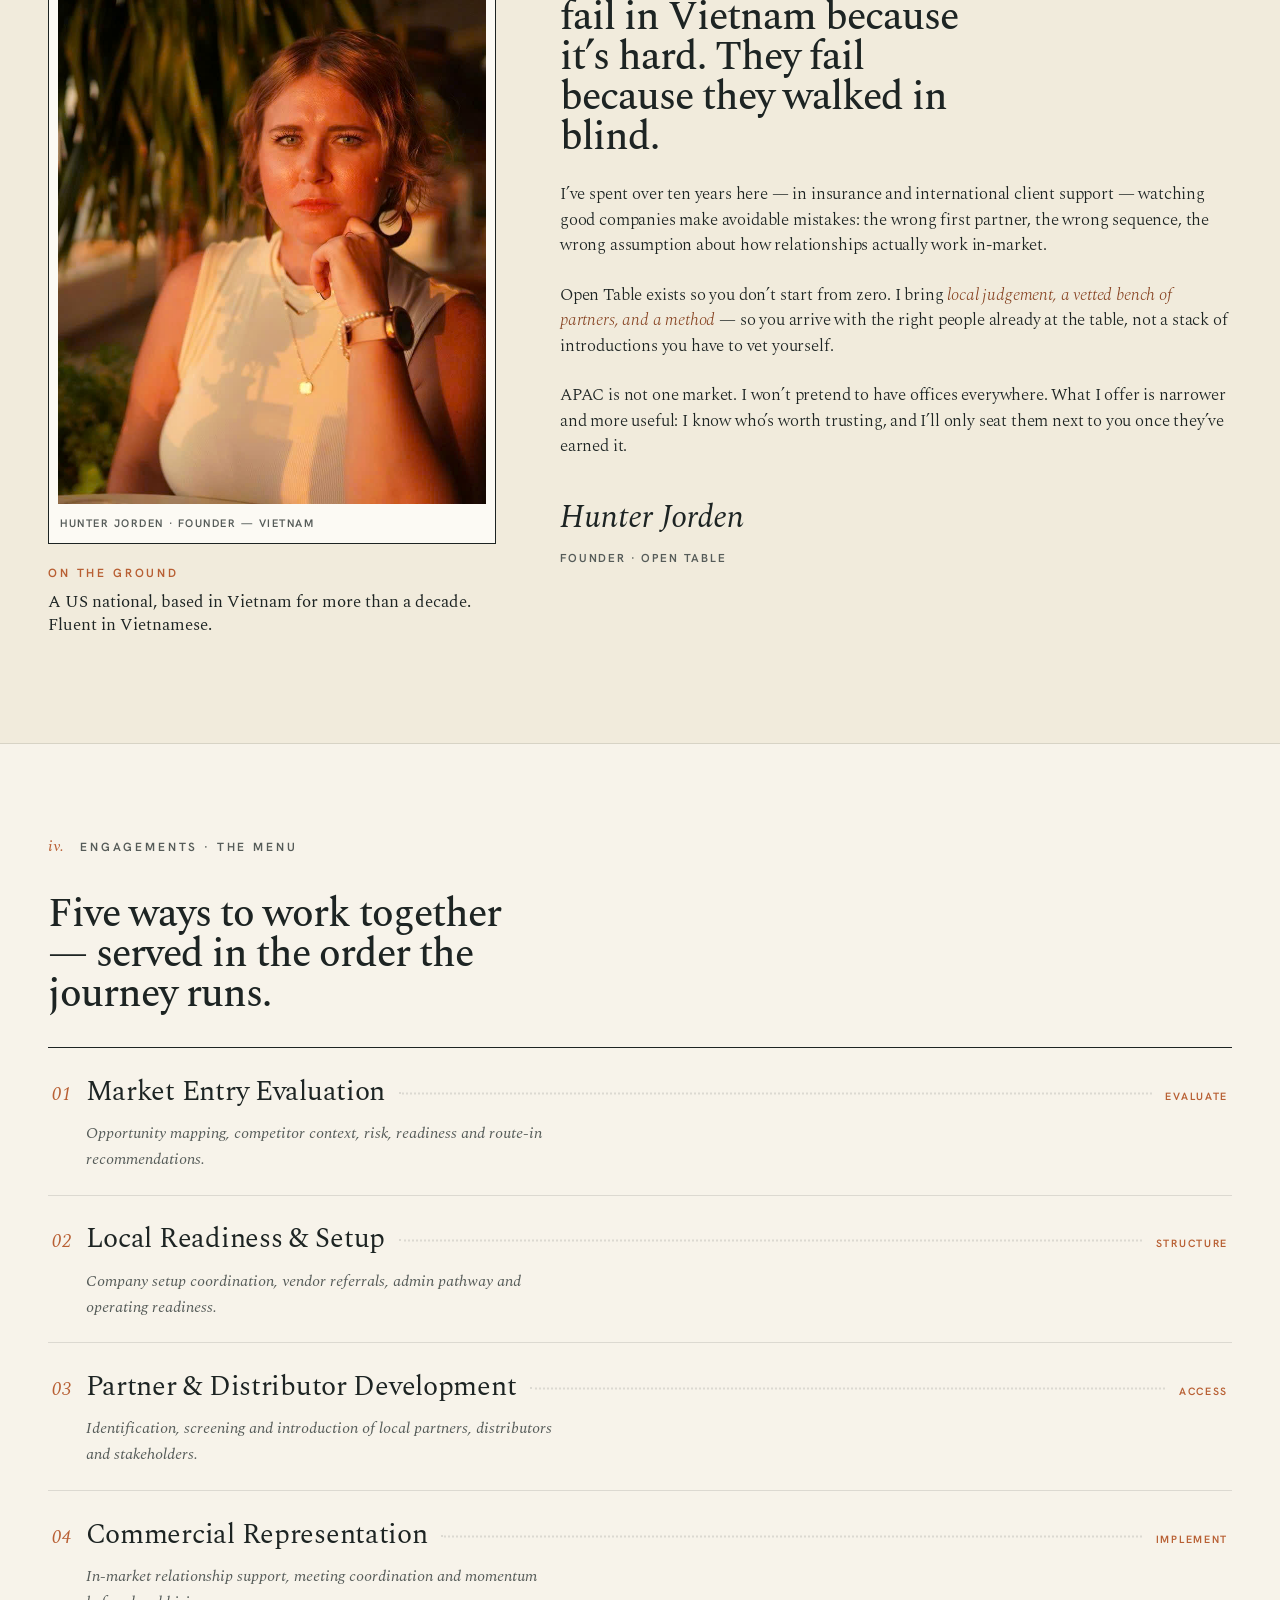
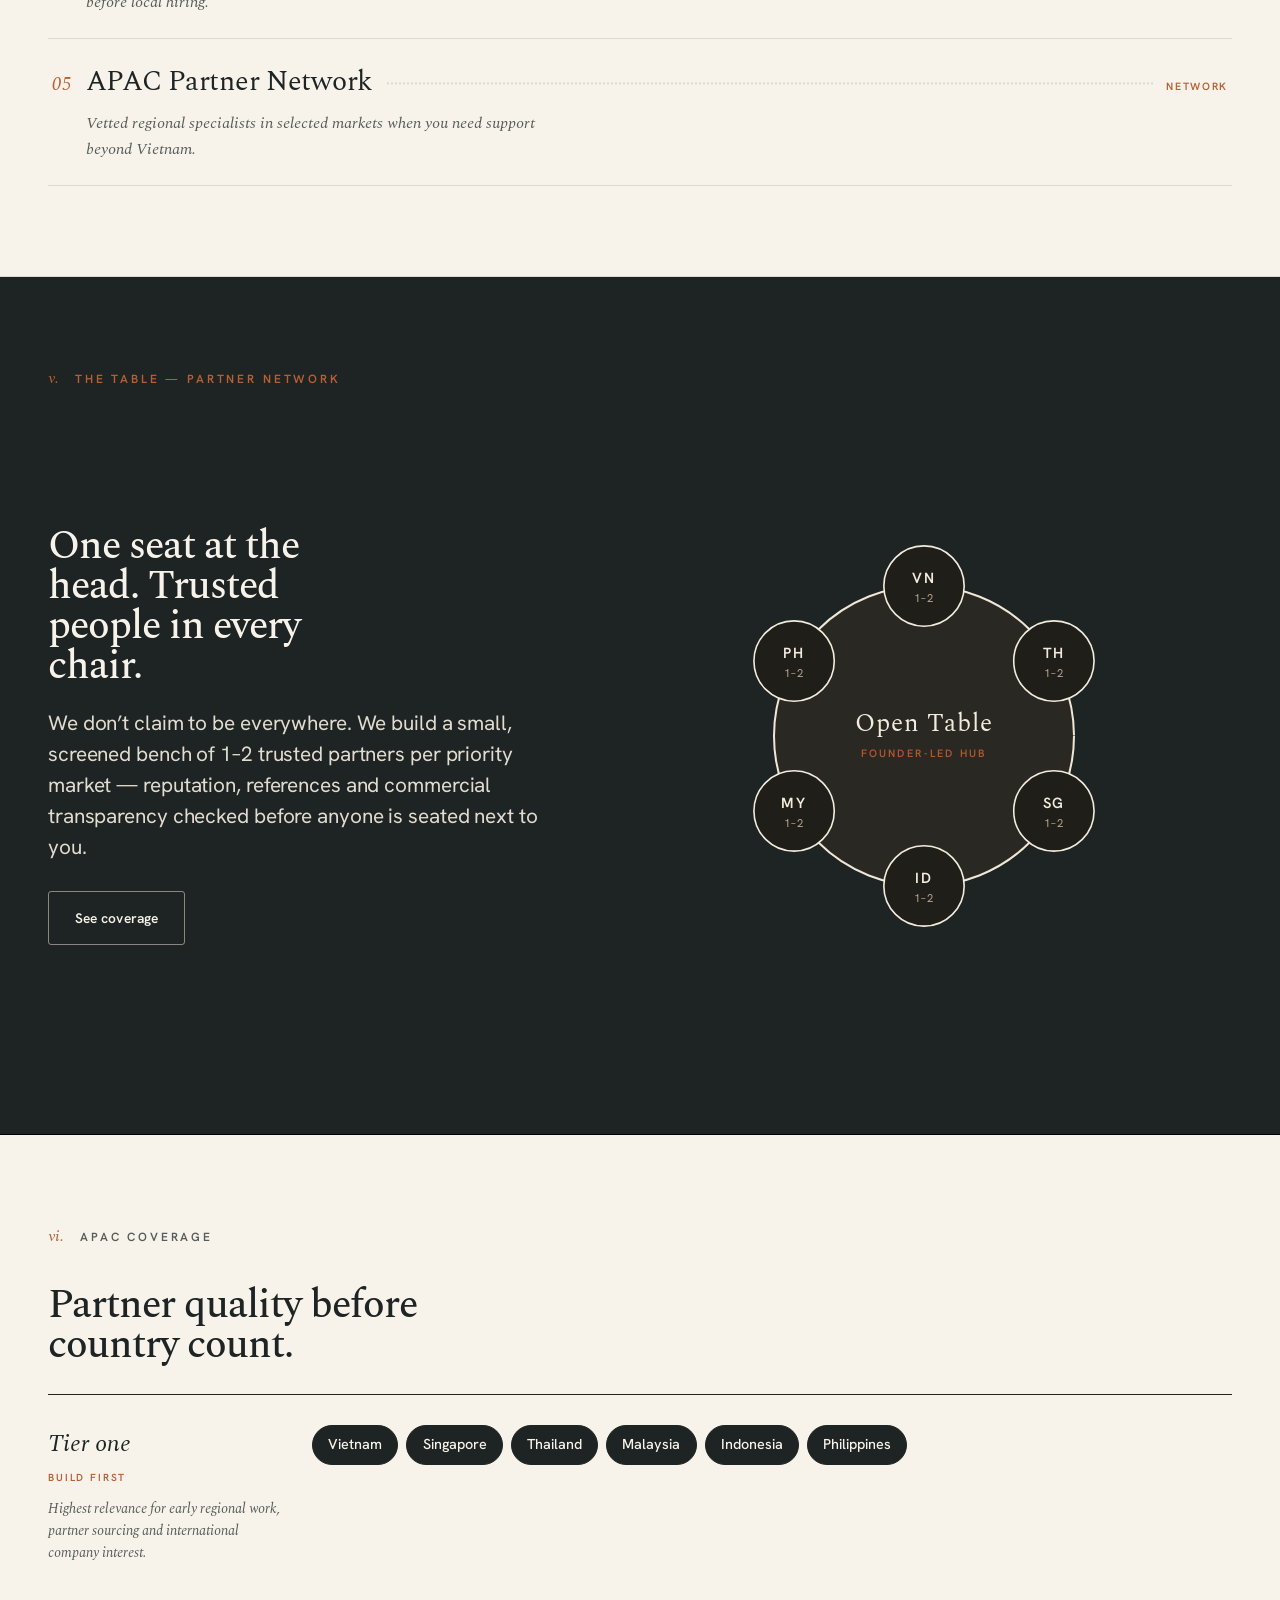
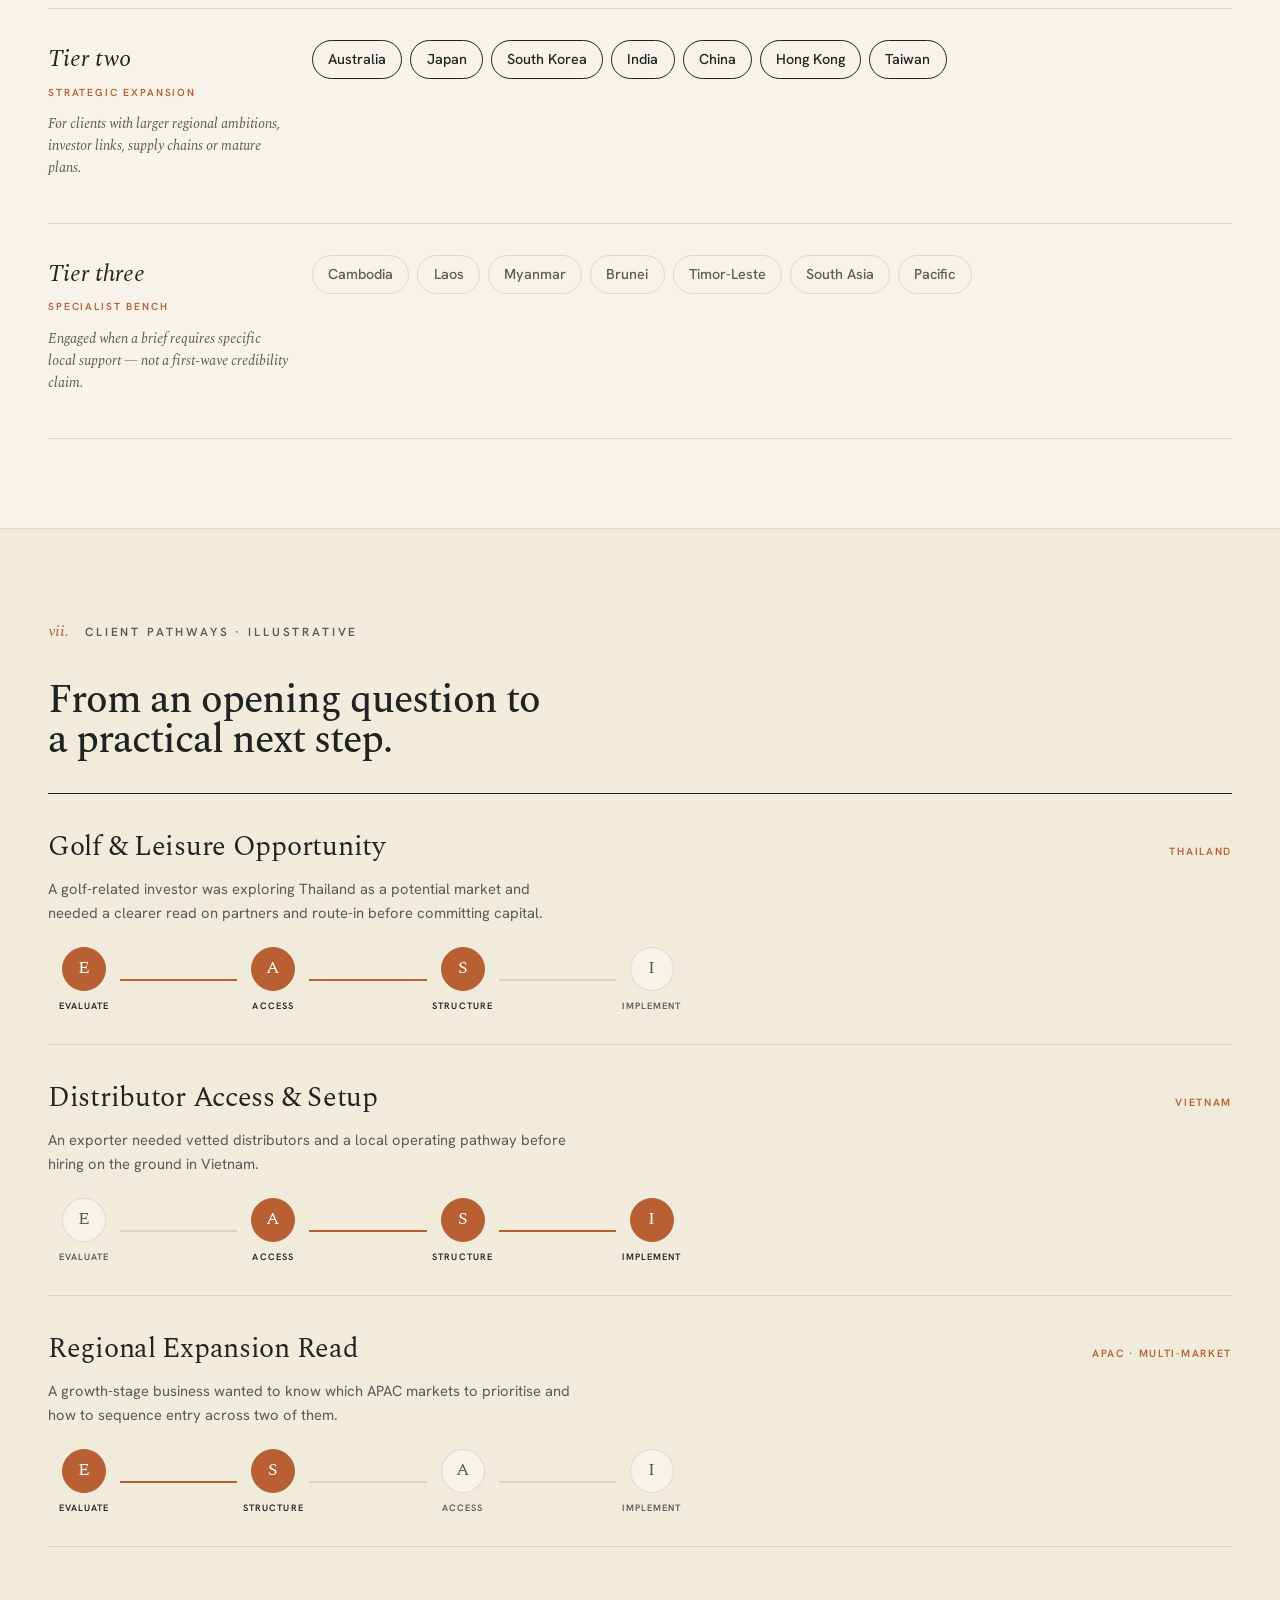
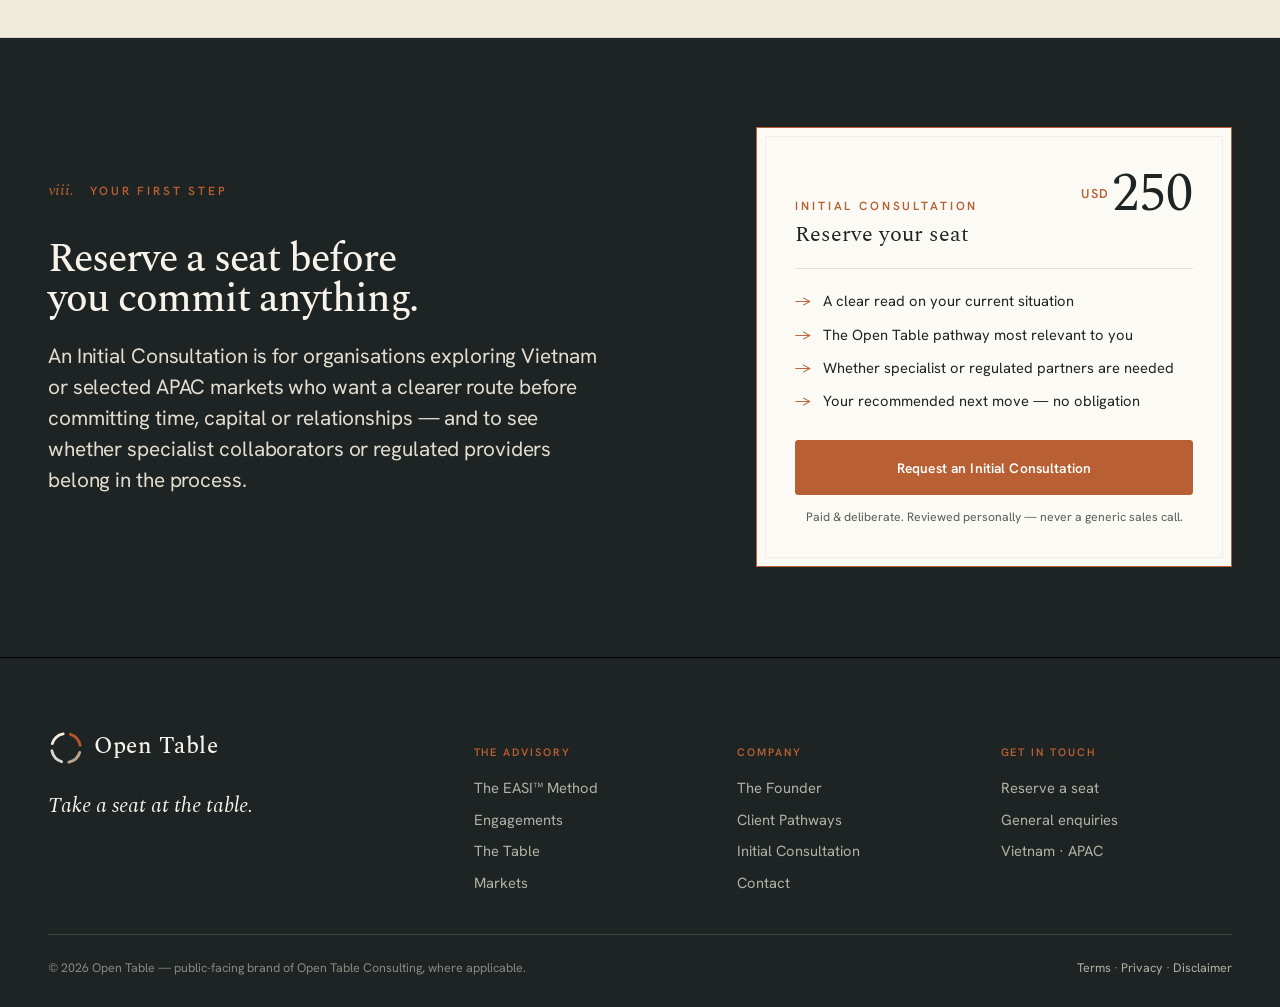
==== commit 97866674: "Rebuild on the official Open Table design system - Adopt official tokens (colours/type/spacing/effec" ====
--- a/index.html
+++ b/index.html
@@ -5,127 +5,79 @@
 <meta name="viewport" content="width=device-width, initial-scale=1.0" />
 <title>Open Table — APAC Market Entry &amp; Growth Advisory</title>
 <meta name="description" content="Vietnam-based APAC market-entry and commercial growth advisory. Local judgement, trusted access and vetted regional partners. Take a seat at the table." />
+<link rel="icon" href="assets/img/favicon.png" />
 <link rel="preconnect" href="https://fonts.googleapis.com" />
 <link rel="preconnect" href="https://fonts.gstatic.com" crossorigin />
-<link href="https://fonts.googleapis.com/css2?family=Hanken+Grotesk:wght@400;500;600;700&family=Newsreader:ital,opsz,wght@0,6..72,300..600;1,6..72,300..500&display=swap" rel="stylesheet" />
+<link href="https://fonts.googleapis.com/css2?family=Spectral:ital,wght@0,300;0,400;0,500;0,600;0,700;1,400;1,500&family=Hanken+Grotesk:wght@400;500;600;700;800&family=IBM+Plex+Mono:wght@400;500;600&display=swap" rel="stylesheet" />
+<!-- Official Open Table design-system tokens -->
+<link rel="stylesheet" href="assets/ds/tokens/colors.css" />
+<link rel="stylesheet" href="assets/ds/tokens/typography.css" />
+<link rel="stylesheet" href="assets/ds/tokens/spacing.css" />
+<link rel="stylesheet" href="assets/ds/tokens/effects.css" />
+<!-- Bridge + components -->
 <link rel="stylesheet" href="assets/css/tokens.css" />
 <link rel="stylesheet" href="assets/css/style.css" />
 </head>
 <body>
 
 <!-- ===== HEADER ===== -->
-<header class="topbar">
-  <a class="brand" href="index.html" aria-label="Open Table — home">
-    <svg class="brand__ring" viewBox="0 0 100 100" aria-hidden="true">
-      <g fill="none" stroke-width="8" stroke-linecap="round">
-        <circle cx="50" cy="50" r="40" stroke="#B4562B" stroke-dasharray="42 209" transform="rotate(-72 50 50)"/>
-        <circle cx="50" cy="50" r="40" stroke="#B8A58F" stroke-dasharray="42 209" transform="rotate(18 50 50)"/>
-        <circle cx="50" cy="50" r="40" stroke="#8C8B82" stroke-dasharray="42 209" transform="rotate(108 50 50)"/>
-        <circle cx="50" cy="50" r="40" stroke="#201E19" stroke-dasharray="42 209" transform="rotate(198 50 50)"/>
-      </g>
-    </svg>
-    <span><span class="brand__name">Open Table</span><span class="brand__sub">APAC Market Entry &amp; Growth Advisory</span></span>
-  </a>
-  <nav class="mainnav" aria-label="Primary">
-    <a href="#method">The Method</a>
-    <a href="#stance">What We Are</a>
-    <a href="#founder">The Founder</a>
-    <a href="#partners">The Table</a>
-    <a href="#markets">Markets</a>
-    <a class="btn btn--copper mainnav__cta" href="#invite">Request a consultation</a>
-  </nav>
-  <a class="btn btn--fill" href="#invite">Take a seat</a>
-  <button class="navtoggle" aria-label="Menu" aria-expanded="false" aria-controls="site-nav"><span></span></button>
+<header class="nav" id="siteHeader">
+  <div class="nav__inner">
+    <a class="nav__brand" href="#top" aria-label="Open Table — home">
+      <img src="assets/img/logo-horizontal.png" alt="Open Table — APAC Market Entry &amp; Growth Advisory" />
+    </a>
+    <nav class="nav__links" id="siteNav" aria-label="Primary">
+      <a href="#method"><span class="ix">i.</span>Method</a>
+      <a href="#stance"><span class="ix">ii.</span>Position</a>
+      <a href="#founder"><span class="ix">iii.</span>Founder</a>
+      <a href="#partners"><span class="ix">v.</span>Partners</a>
+      <a href="#markets"><span class="ix">vi.</span>Markets</a>
+      <a class="btn btn--copper nav__cta-m" href="#consultation">Reserve your seat</a>
+    </nav>
+    <a class="btn btn--copper nav__cta" href="#consultation">Reserve your seat</a>
+    <a class="nav__toggle" id="navToggle" href="#siteNav" role="button" tabindex="0" aria-label="Open menu" aria-expanded="false" aria-controls="siteNav">
+      <span></span><span></span><span></span>
+    </a>
+  </div>
 </header>
 
 <!-- ===== HERO ===== -->
-<section class="hero">
-  <div class="wrap">
-    <div class="hero__head">
-      <div>
-        <span class="kicker">Vietnam-based · APAC market-entry advisory</span>
-        <h1 class="mega">Take a seat<br>at the <em>table.</em></h1>
-      </div>
-      <div class="hero__aside">
-        <p class="lead">The wrong market, wrong partner or wrong route in can cost you time, capital and credibility. We help you enter Vietnam and selected APAC markets with the right people already in the room.</p>
-        <div class="btn-row">
-          <a class="btn btn--copper" href="#invite">Request a consultation</a>
-          <a class="btn btn--ghost" href="#method">How it works</a>
-        </div>
-      </div>
-    </div>
-  </div>
-
-  <!-- The table graphic: you at the head, markets seated around -->
-  <div class="wrap tablewrap">
-    <svg class="tablefig" viewBox="0 0 1200 300" role="img" aria-label="A table with Open Table at the head and APAC markets seated around it">
-      <!-- table top -->
-      <rect class="draw" pathLength="1" x="150" y="120" width="900" height="70" rx="35" fill="none" stroke="#201E19" stroke-width="1.5"/>
-      <!-- head of table -->
-      <text x="600" y="163" text-anchor="middle" font-family="Newsreader, serif" font-size="26" letter-spacing="1" fill="#201E19">OPEN TABLE</text>
-      <!-- seats: markets, as chair lines + labels -->
-      <g font-family="Hanken Grotesk, sans-serif" font-weight="600" font-size="13" letter-spacing="1.5" text-transform="uppercase" fill="#201E19">
-        <!-- top seats -->
-        <g>
-          <line x1="270" y1="120" x2="270" y2="86" stroke="#B4562B" stroke-width="1.5"/>
-          <circle cx="270" cy="78" r="9" fill="none" stroke="#201E19" stroke-width="1.5"/>
-          <text x="270" y="55" text-anchor="middle">VIETNAM</text>
-        </g>
-        <g>
-          <line x1="480" y1="120" x2="480" y2="86" stroke="#B4562B" stroke-width="1.5"/>
-          <circle cx="480" cy="78" r="9" fill="none" stroke="#201E19" stroke-width="1.5"/>
-          <text x="480" y="55" text-anchor="middle">SINGAPORE</text>
-        </g>
-        <g>
-          <line x1="720" y1="120" x2="720" y2="86" stroke="#B4562B" stroke-width="1.5"/>
-          <circle cx="720" cy="78" r="9" fill="none" stroke="#201E19" stroke-width="1.5"/>
-          <text x="720" y="55" text-anchor="middle">THAILAND</text>
-        </g>
-        <g>
-          <line x1="930" y1="120" x2="930" y2="86" stroke="#B4562B" stroke-width="1.5"/>
-          <circle cx="930" cy="78" r="9" fill="none" stroke="#201E19" stroke-width="1.5"/>
-          <text x="930" y="55" text-anchor="middle">MALAYSIA</text>
-        </g>
-        <!-- bottom seats -->
-        <g>
-          <line x1="375" y1="190" x2="375" y2="224" stroke="#B4562B" stroke-width="1.5"/>
-          <circle cx="375" cy="232" r="9" fill="none" stroke="#201E19" stroke-width="1.5"/>
-          <text x="375" y="262" text-anchor="middle">INDONESIA</text>
-        </g>
-        <g>
-          <line x1="600" y1="190" x2="600" y2="224" stroke="#B4562B" stroke-width="1.5"/>
-          <circle cx="600" cy="232" r="9" fill="none" stroke="#201E19" stroke-width="1.5"/>
-          <text x="600" y="262" text-anchor="middle">PHILIPPINES</text>
-        </g>
-        <g>
-          <line x1="825" y1="190" x2="825" y2="224" stroke="#B4562B" stroke-width="1.5"/>
-          <circle cx="825" cy="232" r="9" fill="none" stroke="#201E19" stroke-width="1.5"/>
-          <text x="825" y="262" text-anchor="middle">+ APAC</text>
-        </g>
-      </g>
-    </svg>
-    <div class="seats-m" aria-hidden="true">
-      <span class="seats-m__k">Seated at the table</span>
-      <span class="seats-m__row">Vietnam · Singapore · Thailand · Malaysia · Indonesia · Philippines · +APAC</span>
-    </div>
-  </div>
-
-  <div class="wrap hero__foot">
-    <div><b><em>10+</em> years</b><span>On the ground in Vietnam</span></div>
-    <div><b><em>6</em> priority markets</b><span>Vetted partners across APAC</span></div>
-    <div><b><em>4</em>-step method</b><span>EASI™ · Evaluate → Implement</span></div>
-  </div>
-</section>
-
-<!-- ===== MARQUEE ===== -->
-<div class="marquee">
-  <div class="wrap">
-    <span>Market interest</span><span class="dot">◆</span>
-    <span>local judgement</span><span class="dot">◆</span>
-    <span>trusted access</span><span class="dot">◆</span>
-    <span>commercial traction</span>
-  </div>
-</div>
+<section class="herod" id="top">
+  <div class="herod__glow" aria-hidden="true"></div>
+  <div class="herod__inner">
+    <div class="herod__col">
+      <span class="herod__eyebrow">—&nbsp;&nbsp;Vietnam-based · APAC market-entry advisory</span>
+      <h1>Take a seat<br>at the <em>table.</em></h1>
+      <p class="herod__lead">The wrong market, wrong partner or wrong route in can cost you time, capital and credibility. We help you enter Vietnam and selected APAC markets with the right people already in the room.</p>
+      <div class="herod__actions">
+        <a class="btn btn--copper btn--lg" href="#consultation">Reserve your seat</a>
+        <a class="btn btn--onink btn--lg" href="#method">How it works&nbsp;→</a>
+      </div>
+      <div class="herod__stats">
+        <div class="stat"><b>10+</b><span>Years on the ground</span></div>
+        <div class="stat"><b>EASI™</b><span>Evaluate · Access · Structure · Implement</span></div>
+        <div class="stat"><b>1–2</b><span>Vetted partners / market</span></div>
+      </div>
+    </div>
+    <div class="herod__media">
+      <div class="herod__frame" aria-hidden="true"></div>
+      <img src="assets/img/founder.jpeg" alt="Hunter Jorden, Founder of Open Table — Vietnam" />
+      <figure class="herod__card">
+        <b>Hunter Jorden</b>
+        <span>Founder · On the ground in Vietnam</span>
+      </figure>
+    </div>
+  </div>
+  <div class="herod__cov">
+    <div class="herod__cov-in">
+      <span class="herod__cov-k">Coverage</span>
+      <div class="covchips">
+        <span>Vietnam</span><span>Singapore</span><span>Thailand</span><span>Malaysia</span><span>Indonesia</span><span>Philippines</span>
+        <span class="apac">+ APAC</span>
+      </div>
+    </div>
+  </div>
+</section>
 
 <!-- ===== 01 · METHOD (four sides of the table) ===== -->
 <section class="sec" id="method">
--- a/assets/ds/tokens/colors.css
+++ b/assets/ds/tokens/colors.css
@@ -0,0 +1,98 @@
+/* Open Table — Colour system.
+   Base brand palette from the Brand Positioning evaluation (V3):
+   Ivory, Charcoal, Copper, Taupe, Stone. Extended into a usable scale
+   with warm, harmonious tints/shades (kept in the same warm family). */
+:root {
+  /* ---- Brand base ---- */
+  --ivory: #F7F3EA;      /* client confidence / calm paper */
+  --charcoal: #1D2423;   /* commercial authority / ink */
+  --copper: #B85F33;     /* human warmth / APAC accent */
+  --taupe: #B8A58F;      /* grounded neutrality / relationship layer */
+  --stone: #DAD7CF;      /* partner network / secondary panels */
+
+  /* ---- Ivory / paper scale ---- */
+  --ivory-50:  #FCFAF4;  /* card / near-white warm */
+  --ivory-100: #F7F3EA;  /* page paper (= --ivory) */
+  --ivory-200: #F1EBDC;  /* deeper paper, sunken wells */
+  --ivory-300: #E9E1CE;
+
+  /* ---- Stone / neutral panels ---- */
+  --stone-100: #E7E4DC;
+  --stone-200: #DAD7CF;  /* = --stone */
+  --stone-300: #C9C4B8;  /* hairline on light, dividers */
+  --stone-400: #B4AE9F;
+
+  /* ---- Taupe / relationship neutral ---- */
+  --taupe-200: #D2C7B7;
+  --taupe-300: #C4B6A2;
+  --taupe-400: #B8A58F;  /* = --taupe */
+  --taupe-500: #9C8970;
+  --taupe-600: #7C6B55;
+
+  /* ---- Charcoal / ink scale ---- */
+  --charcoal-900: #141917;  /* deepest panel */
+  --charcoal-800: #1D2423;  /* = --charcoal, primary ink & dark surface */
+  --charcoal-700: #2C3432;  /* raised dark panel */
+  --ink-600: #3A403E;       /* strong body on light */
+  --ink-500: #565C59;       /* body */
+  --ink-400: #6B706C;       /* secondary / muted */
+  --ink-300: #8A8E89;       /* faint / captions */
+
+  /* ---- Copper / accent scale ---- */
+  --copper-050: #F6ECE4;
+  --copper-100: #EBD7C9;
+  --copper-200: #DDBBA4;
+  --copper-400: #C57A50;
+  --copper-500: #B85F33;   /* = --copper */
+  --copper-600: #9F4E27;   /* hover */
+  --copper-700: #85401F;   /* press / on-light emphasis */
+  --copper-on-dark: #D07A4B; /* copper legible on charcoal */
+
+  /* ---- Semantic status (kept warm, restrained) ---- */
+  --positive: #4F7256;     /* muted advisory green */
+  --positive-bg: #E4EAE1;
+  --caution: #B98328;      /* amber, warmer than copper */
+  --caution-bg: #F3E7CC;
+  --critical: #A23524;     /* deep terracotta-red, harmonised with copper */
+  --critical-bg: #F1DCD5;
+  --info: #4A5F6B;         /* slate, used sparingly */
+  --info-bg: #DFE6E8;
+
+  /* ---- Semantic surface aliases ---- */
+  --surface-page: var(--ivory-100);
+  --surface-raised: var(--ivory-50);
+  --surface-card: var(--ivory-50);
+  --surface-sunken: var(--ivory-200);
+  --surface-panel: var(--stone-200);
+  --surface-panel-soft: var(--stone-100);
+  --surface-dark: var(--charcoal-800);
+  --surface-dark-raised: var(--charcoal-700);
+  --surface-dark-deep: var(--charcoal-900);
+
+  /* ---- Semantic text aliases ---- */
+  --text-primary: var(--charcoal-800);
+  --text-body: var(--ink-600);
+  --text-secondary: var(--ink-400);
+  --text-faint: var(--ink-300);
+  --text-inverse: var(--ivory-100);
+  --text-inverse-soft: rgba(247, 243, 234, 0.68);
+  --text-accent: var(--copper-600);
+  --text-accent-on-dark: var(--copper-on-dark);
+
+  /* ---- Borders & lines ---- */
+  --border-hairline: rgba(29, 36, 35, 0.12);
+  --border-line: rgba(29, 36, 35, 0.18);
+  --border-strong: var(--taupe-400);
+  --border-accent: var(--copper-500);
+  --border-on-dark: rgba(247, 243, 234, 0.16);
+  --rule-copper: var(--copper-500);
+
+  /* ---- Accent aliases ---- */
+  --accent: var(--copper-500);
+  --accent-hover: var(--copper-600);
+  --accent-press: var(--copper-700);
+  --accent-soft: var(--copper-050);
+
+  /* ---- Focus ring ---- */
+  --focus-ring: rgba(184, 95, 51, 0.45);
+}
--- a/assets/ds/tokens/typography.css
+++ b/assets/ds/tokens/typography.css
@@ -0,0 +1,52 @@
+/* Open Table — Typography.
+   Signature serif (Spectral) for brand/editorial voice.
+   Operating sans (Hanken Grotesk) for descriptors, labels, UI, data.
+   Mono (IBM Plex Mono) for indices, numerals and kickers. */
+:root {
+  --font-serif: "Spectral", Georgia, "Times New Roman", serif;
+  --font-sans: "Hanken Grotesk", "Helvetica Neue", Arial, sans-serif;
+  --font-mono: "IBM Plex Mono", "SFMono-Regular", ui-monospace, monospace;
+
+  /* Roles */
+  --font-display: var(--font-serif);   /* headlines, hero, brand signature */
+  --font-body: var(--font-sans);       /* running UI + operating copy */
+  --font-prose: var(--font-serif);     /* long-form editorial prose */
+  --font-label: var(--font-sans);      /* labels, buttons, nav */
+  --font-index: var(--font-mono);      /* section indices, numerals, kickers */
+
+  /* Weights */
+  --weight-light: 300;
+  --weight-regular: 400;
+  --weight-medium: 500;
+  --weight-semibold: 600;
+  --weight-bold: 700;
+  --weight-black: 800;
+
+  /* Type scale (fluid-friendly px). Display uses serif, UI uses sans. */
+  --text-hero: 4.5rem;      /* 72px — website hero */
+  --text-display: 3.25rem;  /* 52px */
+  --text-h1: 2.5rem;        /* 40px */
+  --text-h2: 1.9rem;        /* ~30px */
+  --text-h3: 1.4rem;        /* ~22px */
+  --text-h4: 1.15rem;       /* ~18px */
+  --text-lead: 1.3rem;      /* 21px intro copy */
+  --text-body-lg: 1.0625rem;/* 17px */
+  --text-body-md: 0.9375rem;/* 15px base UI */
+  --text-body-sm: 0.8125rem;/* 13px */
+  --text-caption: 0.75rem;  /* 12px */
+  --text-micro: 0.6875rem;  /* 11px, tracked labels */
+
+  /* Line heights */
+  --leading-tight: 1.05;    /* display headlines */
+  --leading-snug: 1.2;      /* subheads */
+  --leading-normal: 1.5;    /* UI */
+  --leading-relaxed: 1.7;   /* editorial prose */
+
+  /* Letter spacing */
+  --tracking-tight: -0.02em;    /* large serif display */
+  --tracking-snug: -0.01em;
+  --tracking-normal: 0;
+  --tracking-wide: 0.08em;      /* sans labels */
+  --tracking-wider: 0.16em;     /* uppercase kickers */
+  --tracking-widest: 0.28em;    /* wordmark, tiny tracked labels */
+}
--- a/assets/ds/tokens/spacing.css
+++ b/assets/ds/tokens/spacing.css
@@ -0,0 +1,22 @@
+/* Open Table — Spacing & layout. 4px base rhythm. */
+:root {
+  --space-0: 0;
+  --space-1: 0.25rem;   /* 4 */
+  --space-2: 0.5rem;    /* 8 */
+  --space-3: 0.75rem;   /* 12 */
+  --space-4: 1rem;      /* 16 */
+  --space-5: 1.5rem;    /* 24 */
+  --space-6: 2rem;      /* 32 */
+  --space-7: 3rem;      /* 48 */
+  --space-8: 4rem;      /* 64 */
+  --space-9: 6rem;      /* 96 */
+  --space-10: 8rem;     /* 128 */
+
+  /* Layout */
+  --container-max: 1200px;   /* editorial content column max */
+  --container-wide: 1360px;  /* full sections */
+  --container-prose: 680px;  /* long-form reading measure */
+  --gutter: 1.5rem;          /* mobile side padding */
+  --gutter-lg: 3rem;         /* desktop side padding */
+  --section-y: 6rem;         /* vertical rhythm between sections */
+}
--- a/assets/ds/tokens/effects.css
+++ b/assets/ds/tokens/effects.css
@@ -0,0 +1,31 @@
+/* Open Table — Effects: radius, shadow, motion.
+   Premium/editorial = restrained rounding, warm low-alpha shadows. */
+:root {
+  /* Corner radii — small and precise; pills only for tags */
+  --radius-xs: 2px;
+  --radius-sm: 4px;
+  --radius-md: 6px;
+  --radius-lg: 10px;
+  --radius-xl: 16px;
+  --radius-pill: 999px;
+
+  /* Borders */
+  --border-w: 1px;
+  --border-w-strong: 1.5px;
+
+  /* Shadows — warm charcoal, soft, never bluish */
+  --shadow-xs: 0 1px 2px rgba(29, 36, 35, 0.06);
+  --shadow-sm: 0 1px 3px rgba(29, 36, 35, 0.08), 0 1px 2px rgba(29, 36, 35, 0.04);
+  --shadow-md: 0 4px 14px rgba(29, 36, 35, 0.08), 0 2px 5px rgba(29, 36, 35, 0.05);
+  --shadow-lg: 0 14px 40px rgba(29, 36, 35, 0.12), 0 4px 12px rgba(29, 36, 35, 0.06);
+  --shadow-copper: 0 8px 24px rgba(133, 64, 31, 0.22);
+  --shadow-inset: inset 0 1px 0 rgba(255, 255, 255, 0.5);
+
+  /* Motion — calm, diplomatic; no bounce */
+  --ease-standard: cubic-bezier(0.22, 0.61, 0.36, 1); /* @kind other */
+  --ease-entrance: cubic-bezier(0.16, 1, 0.3, 1); /* @kind other */
+  --ease-exit: cubic-bezier(0.4, 0, 1, 1); /* @kind other */
+  --dur-fast: 140ms; /* @kind other */
+  --dur-base: 240ms; /* @kind other */
+  --dur-slow: 420ms; /* @kind other */
+}
--- a/assets/css/tokens.css
+++ b/assets/css/tokens.css
@@ -1,43 +1,47 @@
 /* ============================================================
-   OPEN TABLE — Design Tokens
-   Professional / high-contrast consulting direction
+   OPEN TABLE — bridge tokens
+   Maps this site's variable names onto the OFFICIAL design-system
+   tokens (assets/ds/tokens/*.css). Warm ivory · Spectral · Hanken.
    ============================================================ */
 :root {
-  /* Crisp, high-contrast base (was warm beige — killed the punch) */
-  --paper:    #FFFFFF;   /* clean ground                 */
-  --paper-2:  #F4F3EF;   /* subtle light section         */
-  --cream:    #FAFAF8;   /* raised surface               */
-  --ink:      #14181B;   /* near-black authority         */
-  --ink-soft: #565C62;   /* muted body                   */
-  --line:     #E4E3DE;   /* crisp light hairline         */
+  /* surfaces */
+  --paper:    var(--surface-page);     /* ivory #F7F3EA */
+  --paper-2:  var(--surface-sunken);   /* deeper paper */
+  --cream:    var(--surface-card);     /* ivory-50 raised */
+  --ink:      var(--charcoal-800);     /* #1D2423 */
+  --ink-soft: var(--ink-500);
+  --line:     var(--border-hairline);
 
-  /* Accent — copper, used decisively */
-  --copper:      #B85F33;
-  --copper-ink:  #96431F;   /* for small text on white   */
-  --copper-tint: #F0E0D5;
-  --taupe:       #B8A58F;
-  --stone:       #DAD7CF;
-  --charcoal:    #14181B;
+  /* accent + neutrals */
+  --copper:      var(--copper-500);
+  --copper-ink:  var(--copper-700);
+  --copper-tint: var(--copper-050);
+  --taupe:       var(--taupe-400);
+  --stone:       var(--stone-200);
+  --charcoal:    var(--charcoal-800);
 
-  /* Semantic */
-  --bg: var(--paper);
-  --text: var(--ink);
-  --muted: var(--ink-soft);
-  --accent: var(--copper);
-  --border: var(--line);
+  /* type families (official) */
+  --serif: var(--font-serif);   /* Spectral */
+  --sans:  var(--font-sans);    /* Hanken Grotesk */
+  --mono:  var(--font-index);   /* IBM Plex Mono */
 
-  /* Type */
-  --serif: "Newsreader", Georgia, "Times New Roman", serif;
-  --sans:  "Hanken Grotesk", system-ui, -apple-system, Segoe UI, sans-serif;
+  /* semantic */
+  --bg: var(--surface-page);
+  --text: var(--charcoal-800);
+  --muted: var(--ink-500);
+  --accent: var(--copper-500);
+  --border: var(--border-hairline);
 
-  --fs-mega:  clamp(3.2rem, 1.4rem + 8vw, 8rem);
-  --fs-h1:    clamp(2.4rem, 1.4rem + 4vw, 4.5rem);
-  --fs-h2:    clamp(1.9rem, 1.3rem + 2.4vw, 3.1rem);
-  --fs-h3:    clamp(1.3rem, 1.05rem + 1vw, 1.7rem);
-  --fs-lead:  clamp(1.15rem, 1rem + 0.6vw, 1.5rem);
-  --fs-body:  1.05rem;
-  --fs-small: 0.82rem;
+  /* layout */
+  --maxw: var(--container-wide);   /* 1360 */
+  --gutter: clamp(1.25rem, 5vw, 3rem);
 
-  --gutter: clamp(1.25rem, 5vw, 5rem);
-  --maxw: 1320px;
+  /* my type scale (kept) */
+  --fs-mega:  clamp(3rem, 1.4rem + 6vw, 5rem);
+  --fs-h1:    clamp(2.2rem, 1.4rem + 3vw, 3.25rem);
+  --fs-h2:    clamp(1.7rem, 1.2rem + 2vw, 2.5rem);
+  --fs-h3:    clamp(1.25rem, 1.05rem + 0.9vw, 1.5rem);
+  --fs-lead:  var(--text-lead);
+  --fs-body:  var(--text-body-lg);
+  --fs-small: var(--text-body-sm);
 }
--- a/assets/css/style.css
+++ b/assets/css/style.css
@@ -28,7 +28,10 @@
 .wrap{ width:100%; max-width:var(--maxw); margin-inline:auto; padding-inline:var(--gutter); }
 
 /* ---- Type roles ---- */
-h1,h2,h3{ margin:0; font-weight:400; }
+h1,h2,h3{ margin:0; font-weight:400; overflow-wrap:break-word; }
+/* let grid/flex children shrink instead of forcing overflow on mobile */
+.hero__head > *, .method-intro > *, .letter > *, .partners > *, .invite > *,
+.mtier > *, .redline > *, .menu__item, .easitable > *{ min-width:0; }
 .serif{ font-family:var(--serif); }
 .mega{ font-family:var(--serif); font-weight:460; font-size:var(--fs-mega); line-height:0.9; letter-spacing:-0.035em; }
 .mega em, .h1 em, .h2 em{ font-style:italic; font-weight:460; color:var(--copper); }
@@ -67,9 +70,11 @@
 .mainnav a:hover{ color:var(--ink); }
 .mainnav__cta{ display:none; }
 .navtoggle{
-  display:none; width:44px; height:44px; border:1px solid var(--line); border-radius:3px;
+  display:inline-flex; width:44px; height:44px; border:1.5px solid var(--ink); border-radius:3px;
   background:var(--paper); cursor:pointer; padding:0; align-items:center; justify-content:center;
-}
+  margin-left:auto; flex:none;
+}
+@media(min-width:941px){ .navtoggle{ display:none; } }
 .navtoggle span{ position:relative; width:20px; height:1.5px; background:var(--ink); transition:.2s; }
 .navtoggle span::before,.navtoggle span::after{ content:""; position:absolute; left:0; width:20px; height:1.5px; background:var(--ink); transition:.2s; }
 .navtoggle span::before{ top:-6px; } .navtoggle span::after{ top:6px; }
@@ -78,7 +83,6 @@
 .topbar.nav-open .navtoggle span::after{ top:0; transform:rotate(-45deg); }
 
 @media(max-width:940px){
-  .navtoggle{ display:inline-flex; }
   .topbar > .btn{ display:none; }
   .mainnav{
     display:none; position:absolute; top:100%; left:0; right:0;
@@ -113,6 +117,80 @@
 .btn-row{ display:flex; flex-wrap:wrap; gap:0.8rem; }
 .underlink{ font-family:var(--sans); font-weight:600; font-size:0.9rem; border-bottom:2px solid var(--copper); padding-bottom:2px; }
 .underlink::after{ content:" \2192"; }
+.btn--lg{ padding:1.05rem 1.9rem; font-size:0.95rem; }
+
+/* ============================================================
+   NAV (official — real logo, solid ivory, working mobile menu)
+   ============================================================ */
+.nav{ position:sticky; top:0; z-index:70; background:var(--surface-page); border-bottom:1px solid var(--border-hairline); }
+.nav__inner{ display:flex; align-items:center; justify-content:space-between; gap:2rem; max-width:var(--container-wide); margin:0 auto; padding:0.8rem var(--gutter); }
+.nav__brand{ display:inline-flex; align-items:center; flex:none; }
+.nav__brand img{ height:32px; width:auto; display:block; }
+.nav__links{ display:flex; align-items:center; gap:clamp(1rem,2.2vw,2rem); }
+.nav__links > a:not(.btn){ font-family:var(--font-sans); font-size:0.92rem; font-weight:500; color:var(--ink-500); transition:color .18s var(--ease-standard); }
+.nav__links > a:not(.btn):hover{ color:var(--charcoal-800); }
+.nav__links .ix{ font-family:var(--font-index); font-size:0.68rem; color:var(--copper-500); margin-right:0.35rem; }
+.nav__cta-m{ display:none; }
+.nav__toggle{ display:none; flex:none; flex-direction:column; align-items:center; justify-content:center; gap:4px;
+  width:44px; height:44px; padding:0; margin-left:auto; background:transparent; border:1px solid var(--border-line); border-radius:var(--radius-sm); cursor:pointer; -webkit-appearance:none; appearance:none; }
+.nav__toggle span{ width:20px; height:2px; background:var(--charcoal-800); border-radius:2px; transition:transform .2s var(--ease-standard), opacity .2s; }
+.nav.open .nav__toggle span:nth-child(1){ transform:translateY(6px) rotate(45deg); }
+.nav.open .nav__toggle span:nth-child(2){ opacity:0; }
+.nav.open .nav__toggle span:nth-child(3){ transform:translateY(-6px) rotate(-45deg); }
+@media(max-width:940px){
+  .nav__cta{ display:none; }
+  .nav__toggle{ display:flex; }
+  .nav__inner{ gap:1rem; }
+  .nav__brand img{ height:28px; }
+  .nav__links{
+    position:absolute; top:100%; left:0; right:0; display:none;
+    flex-direction:column; align-items:stretch; gap:0;
+    background:var(--surface-page); border-bottom:1px solid var(--border-hairline);
+    padding:0.25rem var(--gutter) 1.25rem; box-shadow:var(--shadow-lg);
+  }
+  .nav.open .nav__links{ display:flex; }
+  .nav__links > a:not(.btn){ padding:0.95rem 0; border-bottom:1px solid var(--border-hairline); font-size:1rem; }
+  .nav__cta-m{ display:inline-flex; justify-content:center; margin-top:1.1rem; }
+}
+
+/* ============================================================
+   HERO (official dark — founder portrait + copper glow)
+   ============================================================ */
+.herod{ position:relative; background:var(--charcoal-900); color:var(--text-inverse); overflow:hidden; }
+.herod__glow{ position:absolute; inset:0; pointer-events:none;
+  background:radial-gradient(120% 90% at 88% 8%, rgba(184,95,51,0.16), transparent 55%); }
+.herod__inner{ position:relative; max-width:var(--container-wide); margin:0 auto;
+  padding:84px var(--gutter) 0; display:grid; grid-template-columns:1.05fr 0.85fr; gap:64px; align-items:center; }
+.herod__eyebrow{ font-family:var(--font-index); font-size:var(--text-micro); letter-spacing:0.16em; text-transform:uppercase; color:var(--text-accent-on-dark); }
+.herod h1{ font-family:var(--font-serif); font-size:clamp(3rem,6vw,5rem); line-height:0.98; font-weight:500; letter-spacing:-0.025em; margin:26px 0 0; }
+.herod h1 em{ font-style:italic; font-weight:400; color:var(--text-accent-on-dark); }
+.herod__lead{ font-family:var(--font-sans); font-size:var(--text-lead); line-height:var(--leading-relaxed); color:var(--text-inverse-soft); max-width:50ch; margin:28px 0 0; }
+.herod__actions{ display:flex; gap:14px; margin-top:34px; flex-wrap:wrap; }
+.herod__stats{ display:flex; gap:clamp(1.5rem,4vw,48px); margin-top:52px; padding-top:30px; border-top:1px solid var(--border-on-dark); flex-wrap:wrap; }
+.stat b{ font-family:var(--font-serif); font-size:1.9rem; font-weight:500; display:block; line-height:1; }
+.stat span{ font-family:var(--font-sans); font-size:var(--text-body-sm); color:var(--text-inverse-soft); margin-top:6px; display:block; max-width:17ch; }
+.herod__media{ position:relative; align-self:stretch; min-height:560px; }
+.herod__frame{ position:absolute; inset:40px 0 0 0; border:1px solid var(--border-on-dark); border-radius:var(--radius-lg); }
+.herod__media img{ position:absolute; top:24px; left:24px; right:-24px; bottom:0; width:calc(100% + 0px); height:calc(100% - 24px); object-fit:cover; object-position:54% 30%; border-radius:var(--radius-lg); filter:saturate(0.92) contrast(1.02); }
+.herod__card{ position:absolute; left:6px; bottom:34px; margin:0; background:var(--ivory-50); color:var(--text-primary); padding:14px 18px; border-radius:var(--radius-md); box-shadow:var(--shadow-lg); max-width:230px; }
+.herod__card b{ font-family:var(--font-serif); font-size:16px; font-weight:600; display:block; }
+.herod__card span{ font-family:var(--font-sans); font-size:11px; letter-spacing:0.08em; text-transform:uppercase; color:var(--text-secondary); margin-top:3px; display:block; }
+.herod__cov{ position:relative; margin-top:56px; border-top:1px solid var(--border-on-dark); }
+.herod__cov-in{ max-width:var(--container-wide); margin:0 auto; padding:18px var(--gutter); display:flex; align-items:center; gap:18px; flex-wrap:wrap; }
+.herod__cov-k{ font-family:var(--font-index); font-size:11px; letter-spacing:0.16em; text-transform:uppercase; color:var(--text-accent-on-dark); }
+.covchips{ display:flex; gap:10px; flex-wrap:wrap; }
+.covchips span{ font-family:var(--font-sans); font-size:var(--text-caption); font-weight:500; color:var(--text-inverse-soft); border:1px solid var(--border-on-dark); border-radius:var(--radius-pill); padding:5px 12px; }
+.covchips .apac{ font-weight:600; color:var(--charcoal-900); background:var(--copper-on-dark); border-color:transparent; }
+@media(max-width:860px){
+  .herod__inner{ grid-template-columns:1fr; gap:36px; padding-top:56px; }
+  .herod__media{ min-height:420px; margin-top:8px; }
+  .herod__media img{ right:0; }
+}
+@media(max-width:520px){
+  .herod__inner{ padding-top:40px; }
+  .herod__frame{ inset:28px 0 0 0; }
+  .herod__media{ min-height:360px; }
+}
 
 /* ============================================================
    HERO  —  the table sits under the invitation
@@ -133,8 +211,11 @@
   .tablefig{ display:none; }
   .seats-m{ display:block; border-top:1px solid var(--line); border-bottom:1px solid var(--line); padding:1.25rem 0; }
   .seats-m__k{ display:block; font-family:var(--sans); font-weight:600; font-size:0.66rem; letter-spacing:0.18em; text-transform:uppercase; color:var(--copper); margin-bottom:0.5rem; }
-  .seats-m__row{ font-family:var(--serif); font-weight:500; font-size:1.05rem; line-height:1.5; }
-}
+  .seats-m__row{ font-family:var(--serif); font-weight:500; font-size:1rem; line-height:1.55; word-spacing:0.05em; }
+}
+/* keep the hero eyebrow from clipping on narrow phones */
+.hero .kicker{ display:block; max-width:100%; }
+@media(max-width:520px){ .hero .kicker{ font-size:0.6rem; letter-spacing:0.14em; line-height:1.5; } }
 .hero__foot{ display:grid; grid-template-columns:repeat(3,1fr); gap:0; margin-top:clamp(2rem,4vw,3rem); border-top:1px solid var(--line); }
 .hero__foot div{ padding:1.5rem 1.5rem 0; border-left:1px solid var(--line); }
 .hero__foot div:first-child{ border-left:0; padding-left:0; }
@@ -146,7 +227,7 @@
 /* ============================================================
    INVITATION RULE (running line between the name letters)
    ============================================================ */
-.marquee{ background:var(--ink); color:var(--paper); }
+.marquee{ background:var(--ink); color:var(--paper); overflow:hidden; }
 .marquee .wrap{ display:flex; align-items:center; justify-content:center; gap:1.5rem; flex-wrap:wrap; padding:0.85rem 0; }
 .marquee span{ font-family:var(--sans); font-weight:600; font-size:0.78rem; letter-spacing:0.18em; text-transform:uppercase; }
 .marquee .dot{ color:var(--copper); }
@@ -333,7 +414,12 @@
   .easitable{ grid-template-columns:1fr; }
   .easitable > *{ grid-area:auto !important; text-align:left !important; }
   .epill--r .epill__d, .epill--b .epill__d{ margin-inline:0; }
-  .et-ctr{ aspect-ratio:auto; padding:1.5rem; order:-1; }
+  .et-ctr{ aspect-ratio:auto; padding:1.25rem 1.5rem; order:0; }
+  .et-top{ order:1; }   /* E */
+  .et-right{ order:2; } /* A */
+  .et-bot{ order:3; }   /* S */
+  .et-left{ order:4; }  /* I */
+  .epill{ border-bottom:1px solid var(--line); padding-bottom:1.1rem; }
 }
 
 /* ============================================================
@@ -477,3 +563,5 @@
 .type-row .meta{ font-family:var(--sans); font-weight:600; font-size:0.68rem; letter-spacing:0.1em; text-transform:uppercase; color:var(--ink-soft); line-height:1.7; }
 .tile{ border:1px solid var(--ink); padding:1.5rem; }
 .tile .kicker{ display:block; margin-bottom:1rem; }
+
+
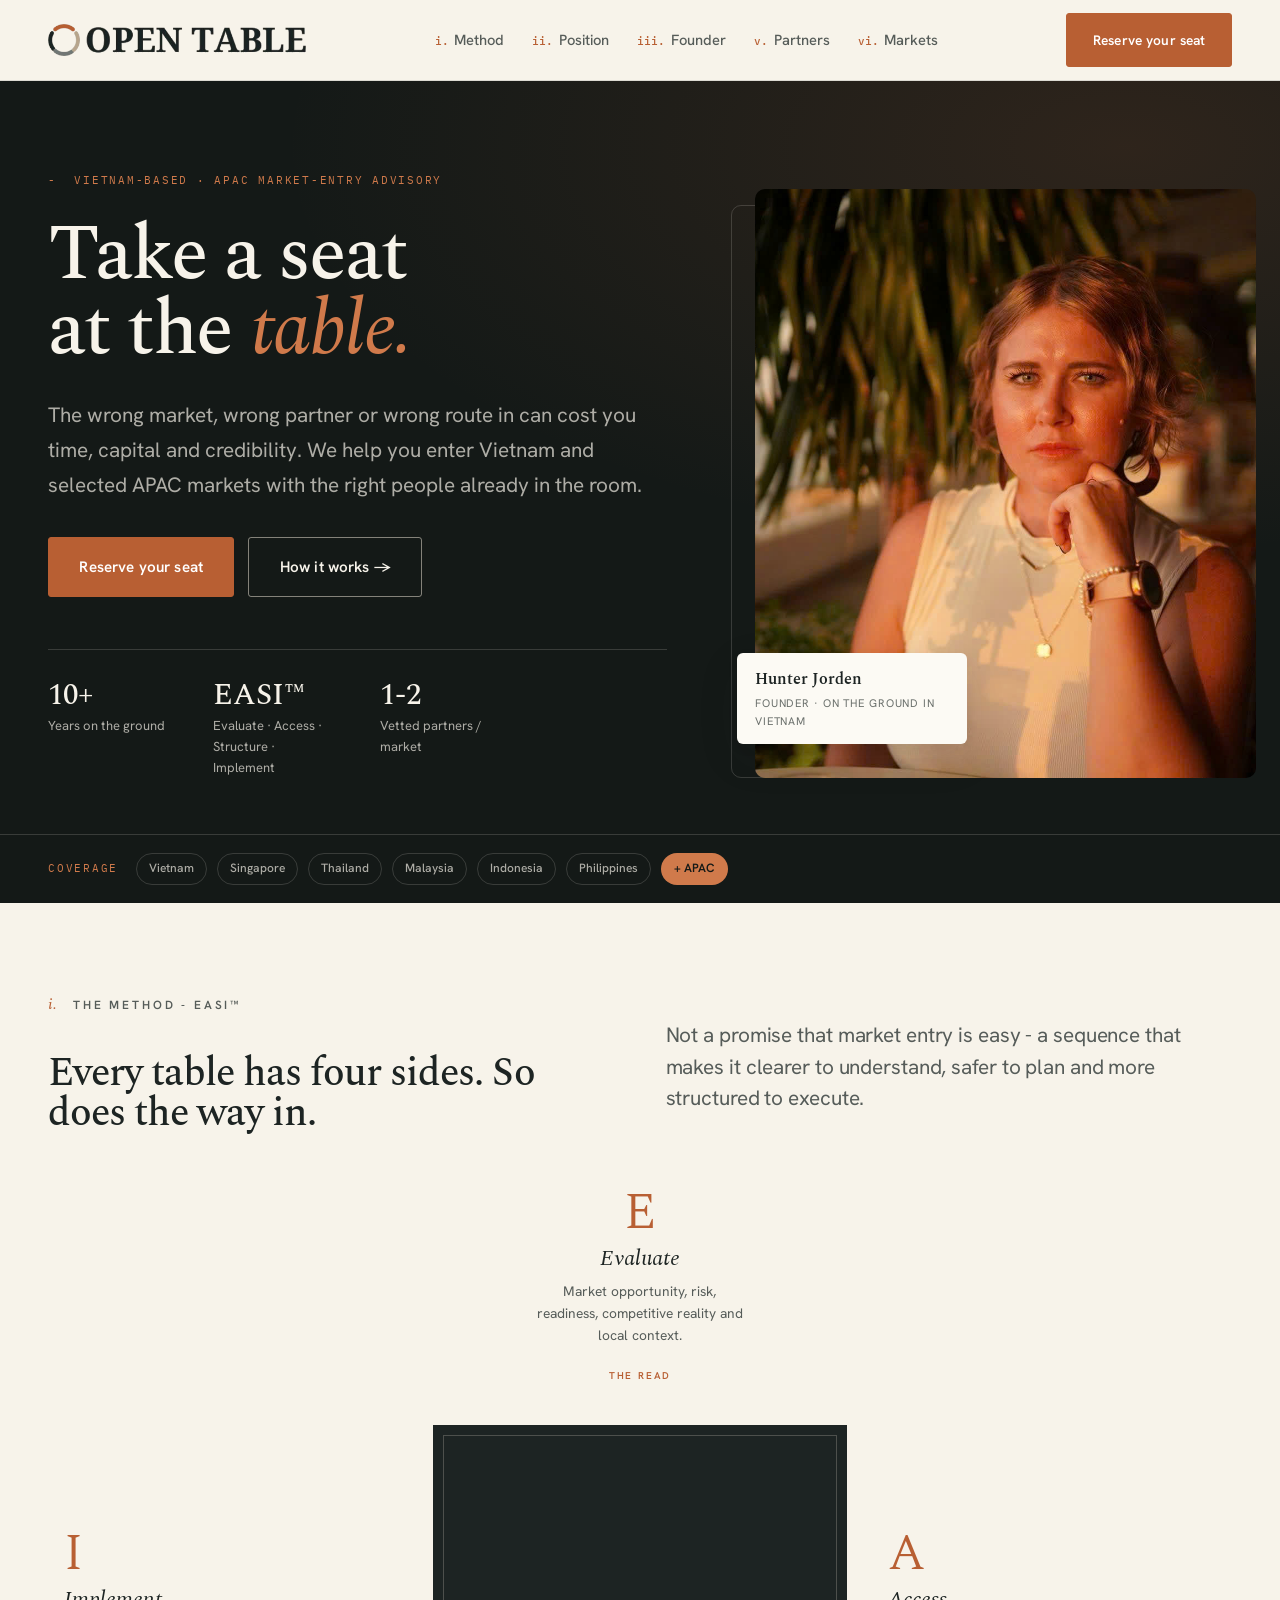
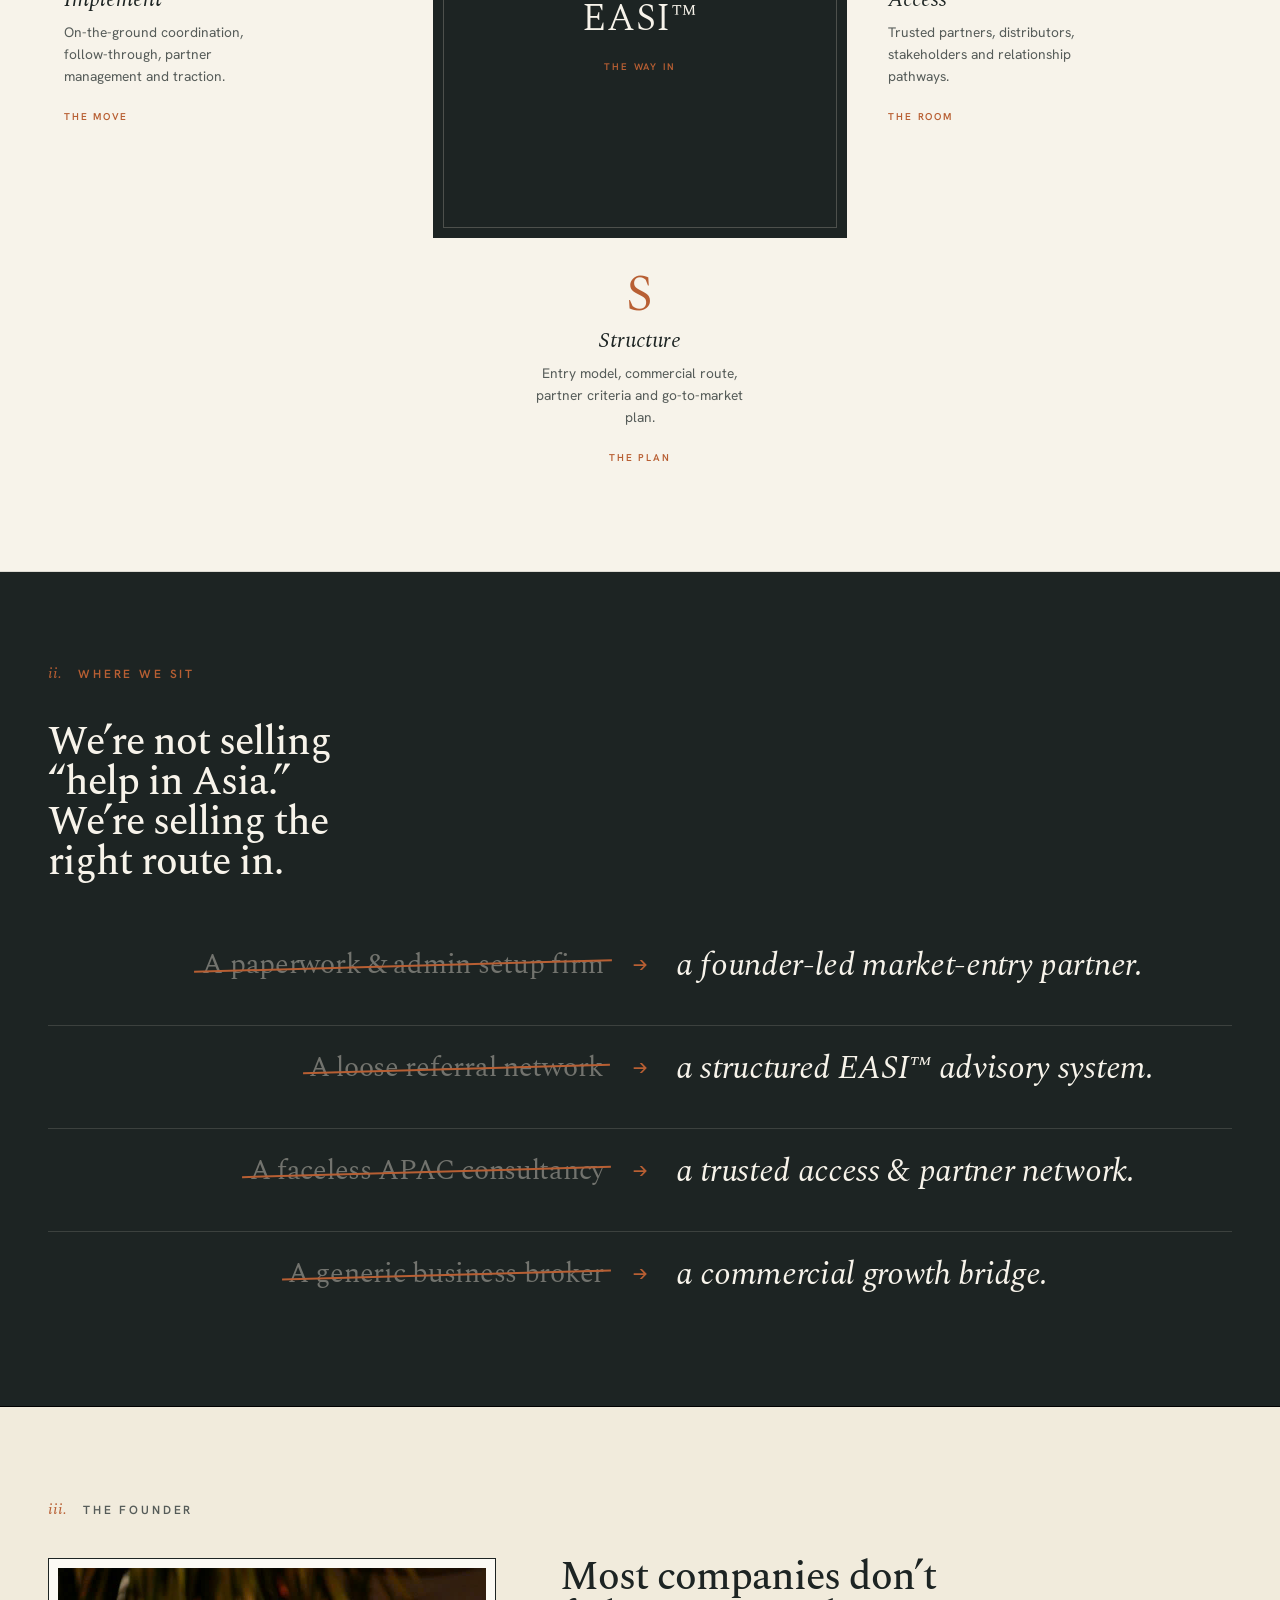
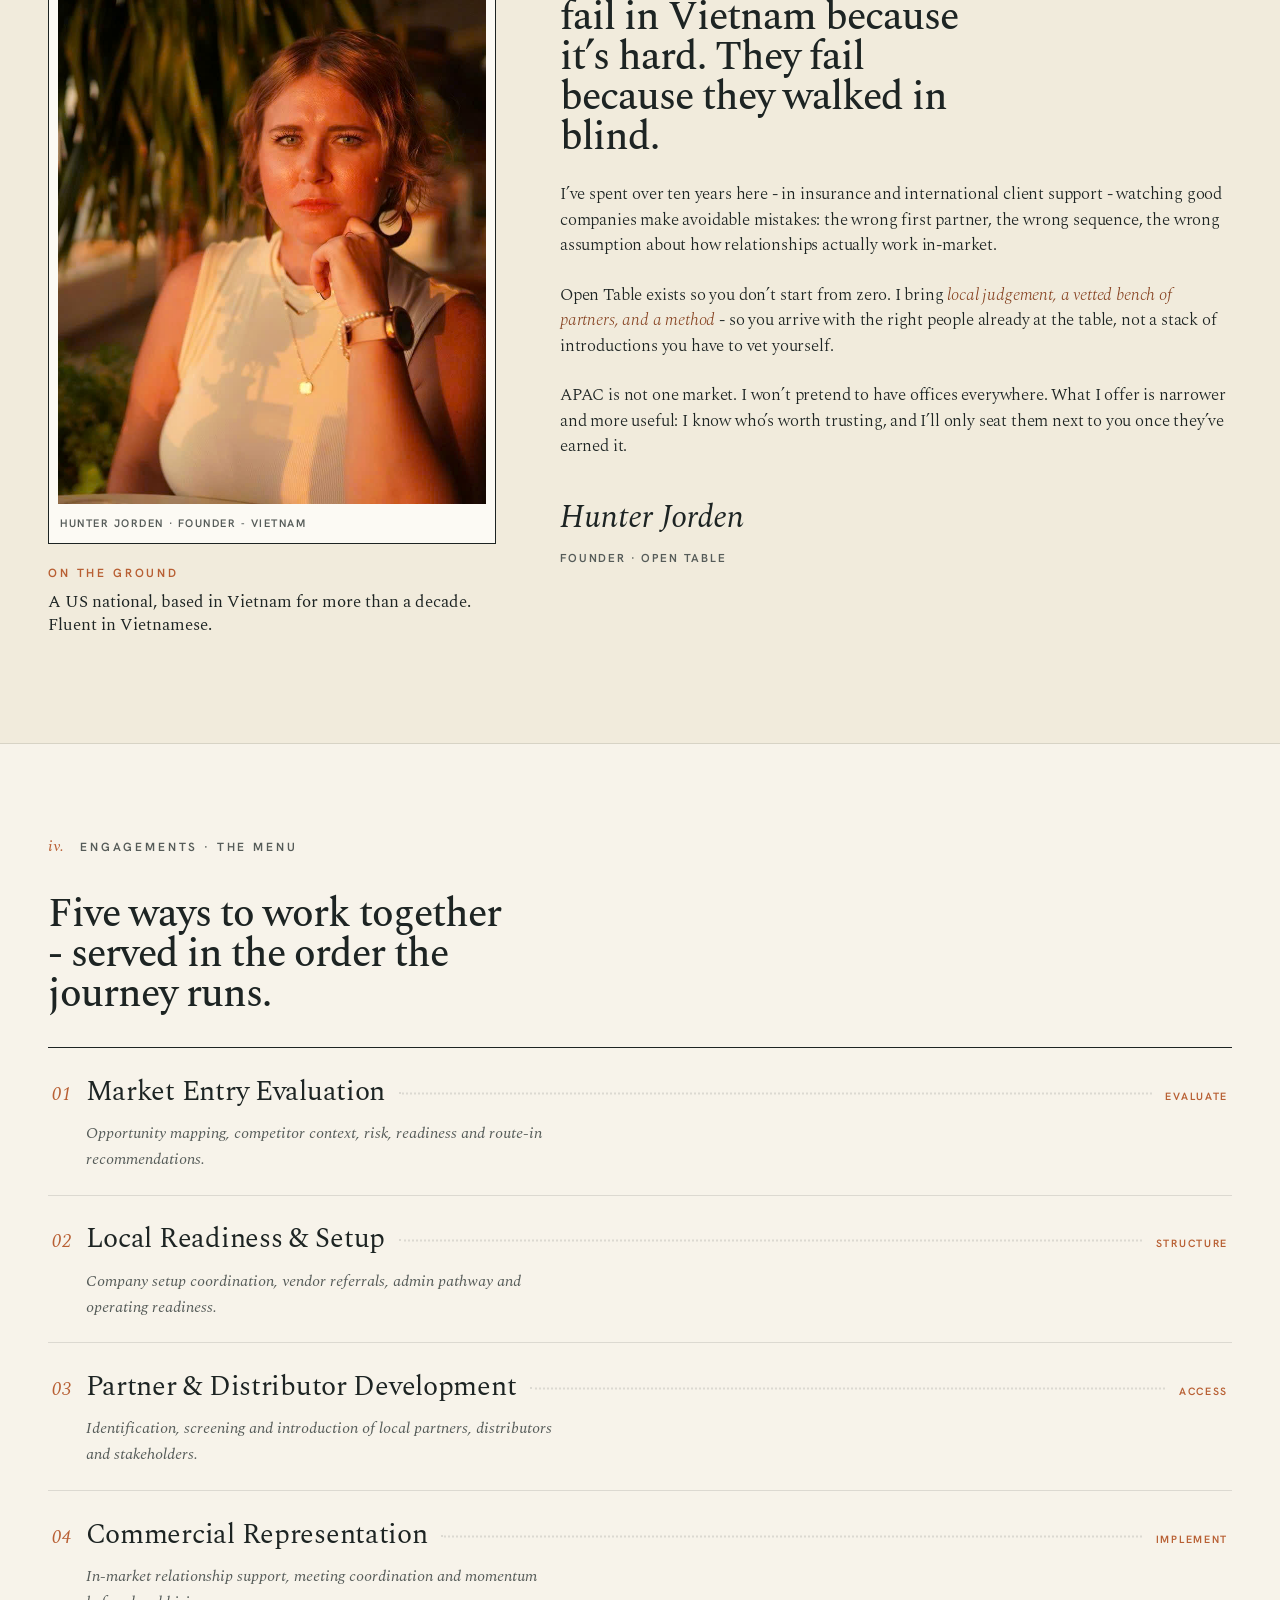
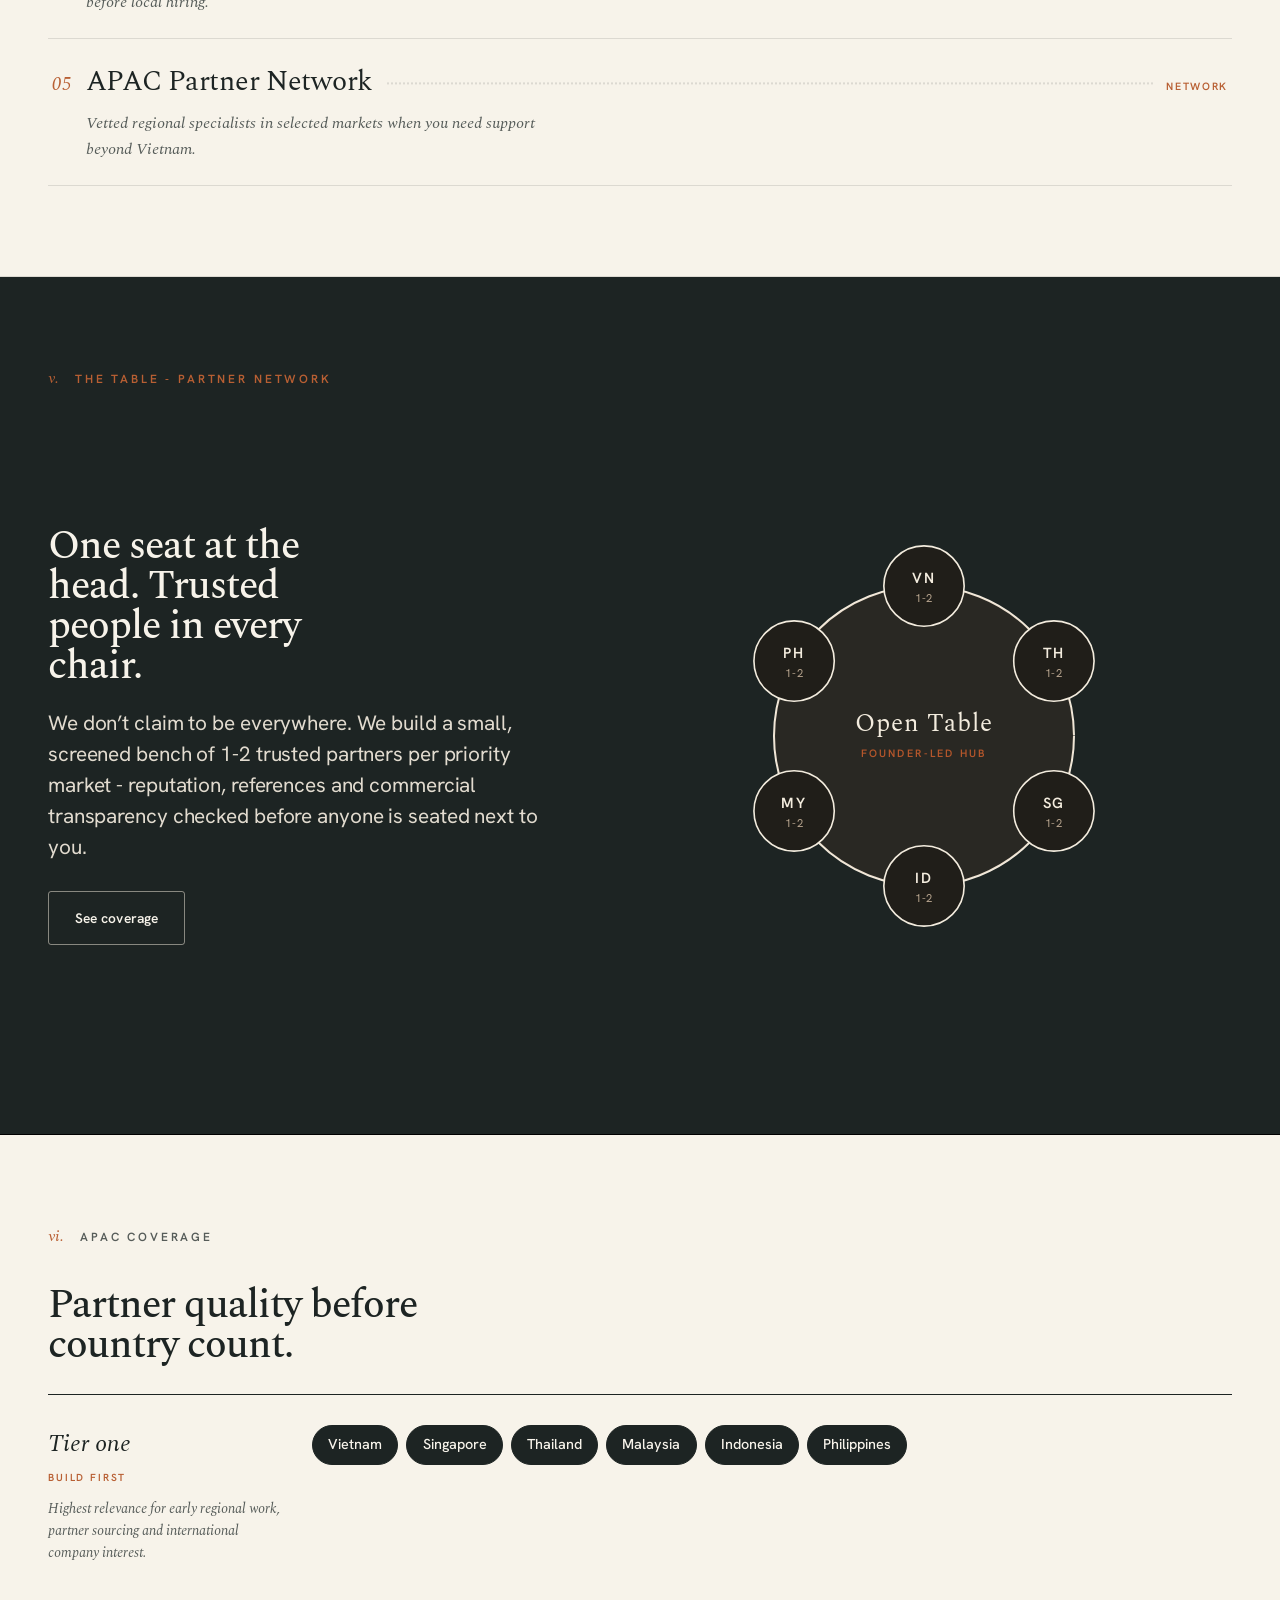
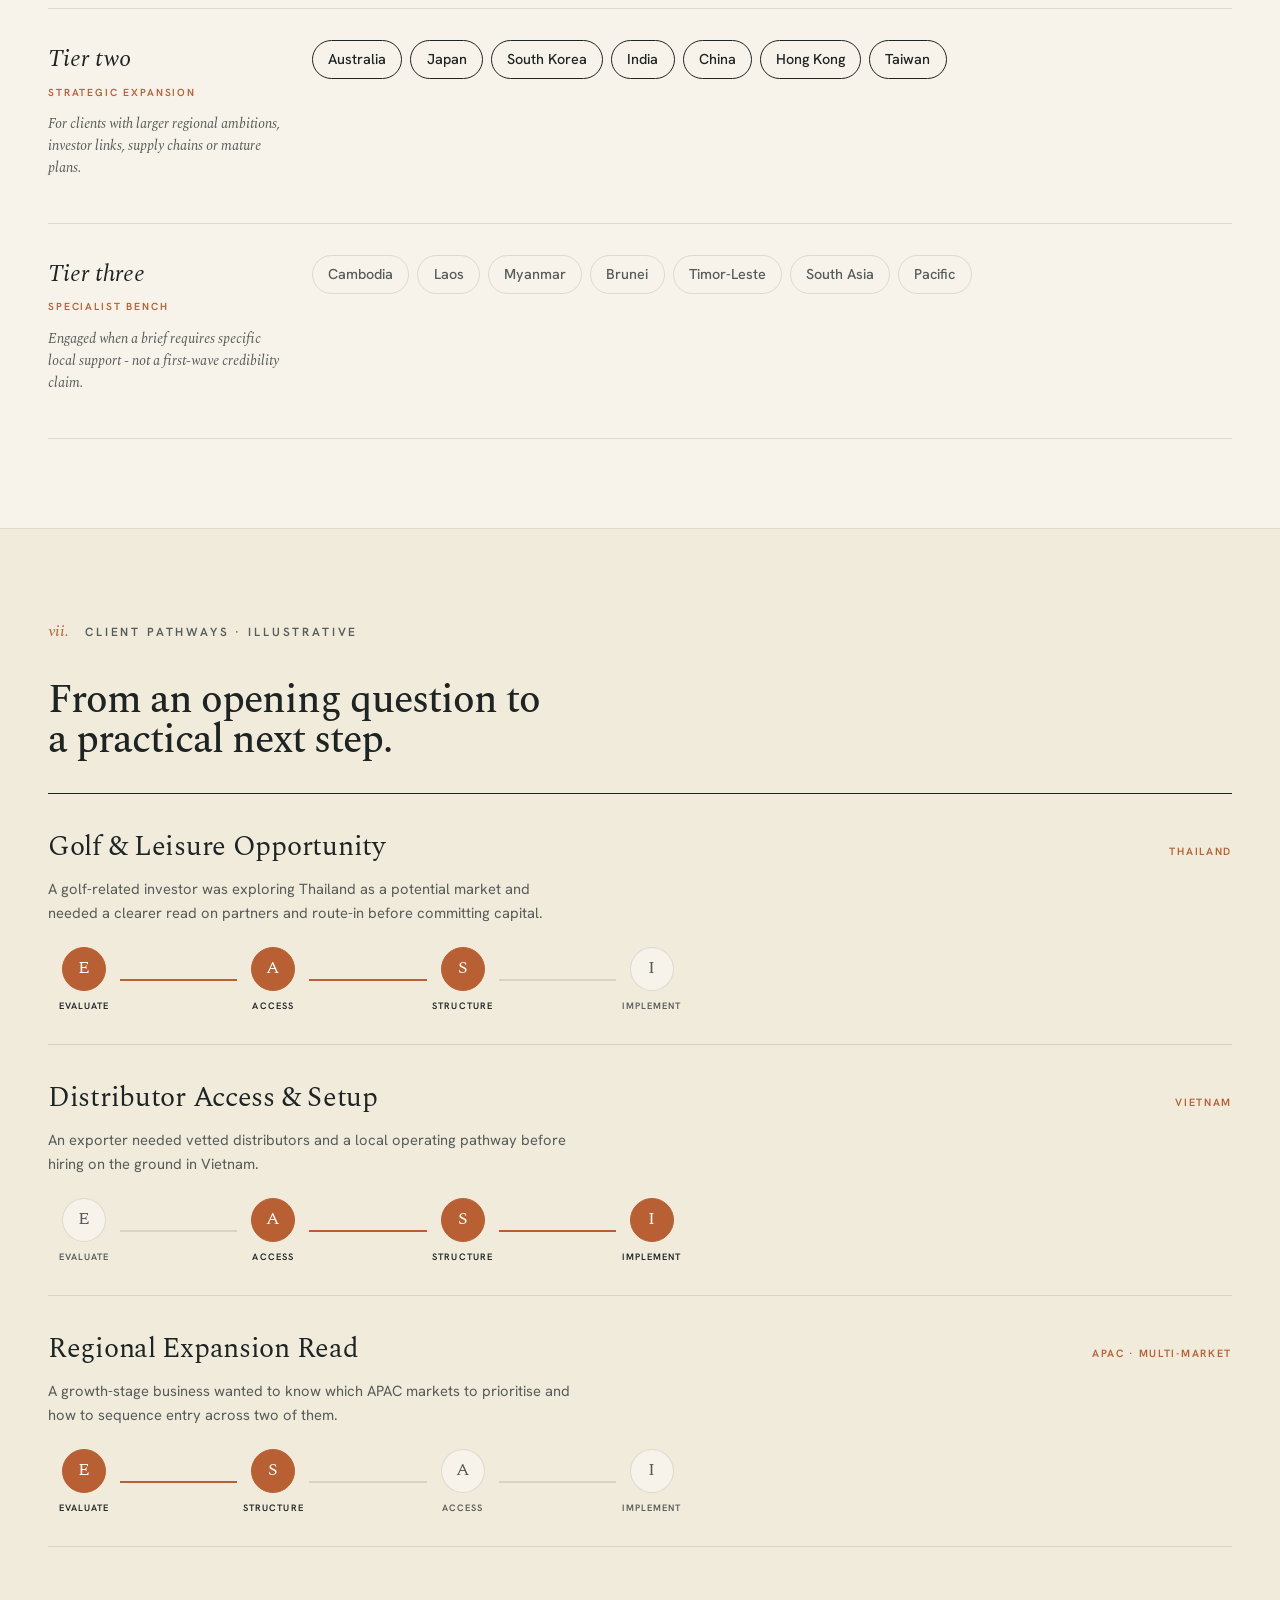
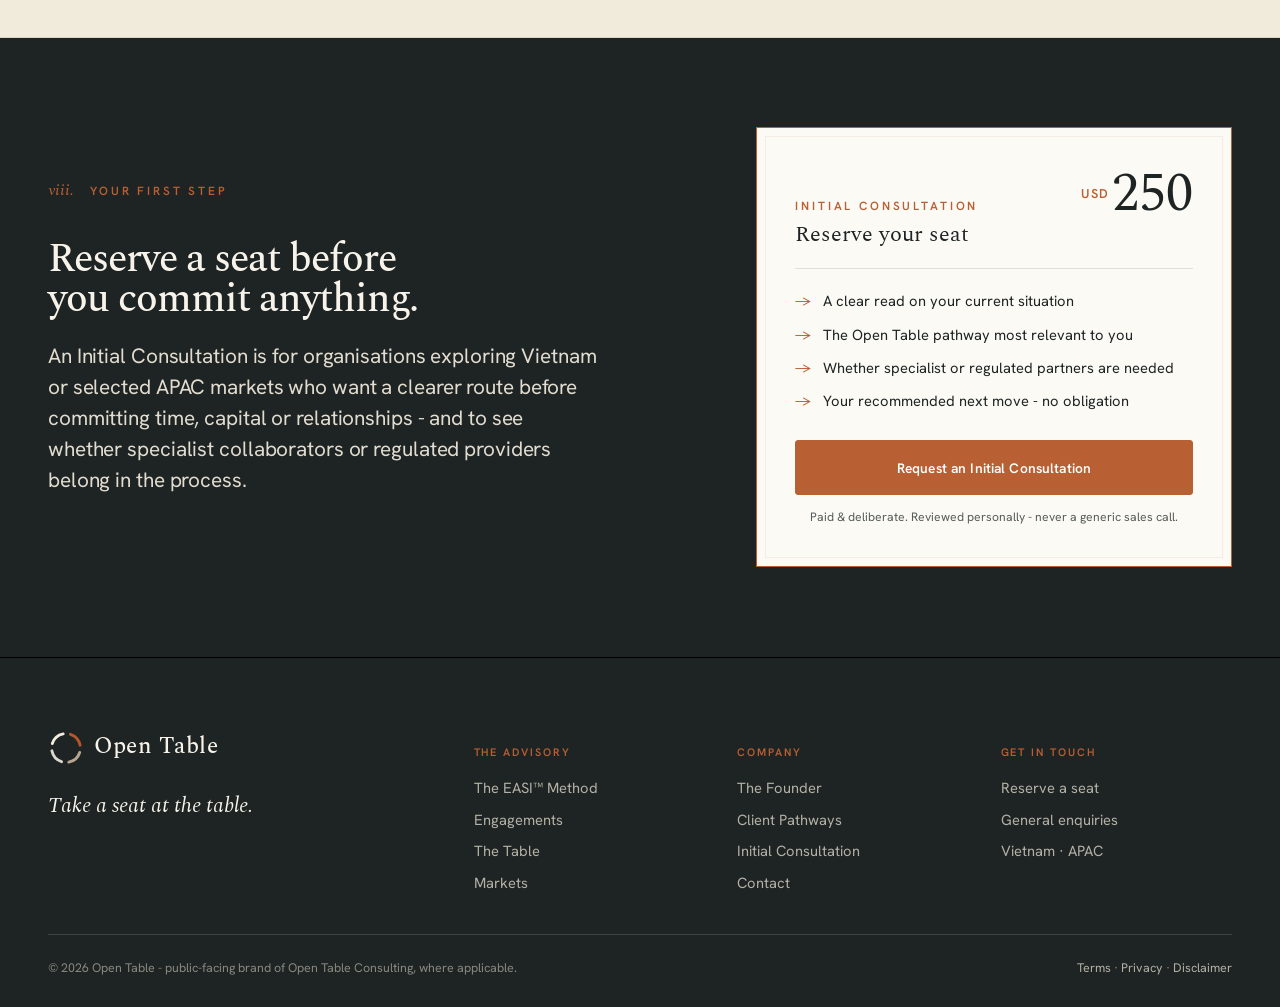
==== commit d4eb43f5: "Fix founder photo float on mobile; replace all em/en dashes with hyphens - .letter__aside sticky -> " ====
--- a/index.html
+++ b/index.html
@@ -3,7 +3,7 @@
 <head>
 <meta charset="UTF-8" />
 <meta name="viewport" content="width=device-width, initial-scale=1.0" />
-<title>Open Table — APAC Market Entry &amp; Growth Advisory</title>
+<title>Open Table - APAC Market Entry &amp; Growth Advisory</title>
 <meta name="description" content="Vietnam-based APAC market-entry and commercial growth advisory. Local judgement, trusted access and vetted regional partners. Take a seat at the table." />
 <link rel="icon" href="assets/img/favicon.png" />
 <link rel="preconnect" href="https://fonts.googleapis.com" />
@@ -23,8 +23,8 @@
 <!-- ===== HEADER ===== -->
 <header class="nav" id="siteHeader">
   <div class="nav__inner">
-    <a class="nav__brand" href="#top" aria-label="Open Table — home">
-      <img src="assets/img/logo-horizontal.png" alt="Open Table — APAC Market Entry &amp; Growth Advisory" />
+    <a class="nav__brand" href="#top" aria-label="Open Table - home">
+      <img src="assets/img/logo-horizontal.png" alt="Open Table - APAC Market Entry &amp; Growth Advisory" />
     </a>
     <nav class="nav__links" id="siteNav" aria-label="Primary">
       <a href="#method"><span class="ix">i.</span>Method</a>
@@ -46,7 +46,7 @@
   <div class="herod__glow" aria-hidden="true"></div>
   <div class="herod__inner">
     <div class="herod__col">
-      <span class="herod__eyebrow">—&nbsp;&nbsp;Vietnam-based · APAC market-entry advisory</span>
+      <span class="herod__eyebrow">-&nbsp;&nbsp;Vietnam-based · APAC market-entry advisory</span>
       <h1>Take a seat<br>at the <em>table.</em></h1>
       <p class="herod__lead">The wrong market, wrong partner or wrong route in can cost you time, capital and credibility. We help you enter Vietnam and selected APAC markets with the right people already in the room.</p>
       <div class="herod__actions">
@@ -56,12 +56,12 @@
       <div class="herod__stats">
         <div class="stat"><b>10+</b><span>Years on the ground</span></div>
         <div class="stat"><b>EASI™</b><span>Evaluate · Access · Structure · Implement</span></div>
-        <div class="stat"><b>1–2</b><span>Vetted partners / market</span></div>
+        <div class="stat"><b>1-2</b><span>Vetted partners / market</span></div>
       </div>
     </div>
     <div class="herod__media">
       <div class="herod__frame" aria-hidden="true"></div>
-      <img src="assets/img/founder.jpeg" alt="Hunter Jorden, Founder of Open Table — Vietnam" />
+      <img src="assets/img/founder.jpeg" alt="Hunter Jorden, Founder of Open Table - Vietnam" />
       <figure class="herod__card">
         <b>Hunter Jorden</b>
         <span>Founder · On the ground in Vietnam</span>
@@ -84,10 +84,10 @@
   <div class="wrap">
     <div class="method-intro">
       <div>
-        <div class="sechead"><span class="seatno">i.</span><span class="kicker kicker--ink">The Method — EASI™</span></div>
+        <div class="sechead"><span class="seatno">i.</span><span class="kicker kicker--ink">The Method - EASI™</span></div>
         <h2 class="h2">Every table has four sides. So does the way in.</h2>
       </div>
-      <p class="lead">Not a promise that market entry is easy — a sequence that makes it clearer to understand, safer to plan and more structured to execute.</p>
+      <p class="lead">Not a promise that market entry is easy - a sequence that makes it clearer to understand, safer to plan and more structured to execute.</p>
     </div>
     <div class="easitable">
       <div class="epill et-top epill--b">
@@ -158,16 +158,16 @@
     <div class="letter">
       <div class="letter__aside">
         <figure class="portrait">
-          <img src="assets/img/hunter-jorden.jpg" alt="Hunter Jorden, Founder of Open Table, seated at a table in Vietnam" />
-          <figcaption>Hunter Jorden · Founder — Vietnam</figcaption>
+          <img src="assets/img/founder.jpeg" alt="Hunter Jorden, Founder of Open Table, seated at a table in Vietnam" />
+          <figcaption>Hunter Jorden · Founder - Vietnam</figcaption>
         </figure>
         <span class="kicker">On the ground</span>
         <p class="fact">A US national, based in Vietnam for more than a decade. Fluent in Vietnamese.</p>
       </div>
       <div class="letter__body">
         <h2 class="h2">Most companies don’t fail in Vietnam because it’s hard. They fail because they walked in blind.</h2>
-        <p class="letter__p">I’ve spent over ten years here — in insurance and international client support — watching good companies make avoidable mistakes: the wrong first partner, the wrong sequence, the wrong assumption about how relationships actually work in-market.</p>
-        <p class="letter__p">Open Table exists so you don’t start from zero. I bring <em>local judgement, a vetted bench of partners, and a method</em> — so you arrive with the right people already at the table, not a stack of introductions you have to vet yourself.</p>
+        <p class="letter__p">I’ve spent over ten years here - in insurance and international client support - watching good companies make avoidable mistakes: the wrong first partner, the wrong sequence, the wrong assumption about how relationships actually work in-market.</p>
+        <p class="letter__p">Open Table exists so you don’t start from zero. I bring <em>local judgement, a vetted bench of partners, and a method</em> - so you arrive with the right people already at the table, not a stack of introductions you have to vet yourself.</p>
         <p class="letter__p">APAC is not one market. I won’t pretend to have offices everywhere. What I offer is narrower and more useful: I know who’s worth trusting, and I’ll only seat them next to you once they’ve earned it.</p>
         <div class="sign">
           <div class="sign__name">Hunter Jorden</div>
@@ -182,7 +182,7 @@
 <section class="sec" id="services">
   <div class="wrap">
     <div class="sechead"><span class="seatno">iv.</span><span class="kicker kicker--ink">Engagements · the menu</span></div>
-    <h2 class="h2" style="max-width:22ch;margin-bottom:2rem;">Five ways to work together — served in the order the journey runs.</h2>
+    <h2 class="h2" style="max-width:22ch;margin-bottom:2rem;">Five ways to work together - served in the order the journey runs.</h2>
     <div class="menu">
       <div class="menu__item">
         <div class="menu__row"><span class="menu__no">01</span><span class="menu__name">Market Entry Evaluation</span><span class="menu__dots"></span><span class="menu__tag">Evaluate</span></div>
@@ -211,11 +211,11 @@
 <!-- ===== 05 · THE TABLE (partners) ===== -->
 <section class="sec sec--ink" id="partners">
   <div class="wrap">
-    <div class="sechead"><span class="seatno" style="color:var(--copper)">v.</span><span class="kicker">The Table — partner network</span></div>
+    <div class="sechead"><span class="seatno" style="color:var(--copper)">v.</span><span class="kicker">The Table - partner network</span></div>
     <div class="partners">
       <div>
         <h2 class="h2" style="max-width:15ch;">One seat at the head. Trusted people in every chair.</h2>
-        <p class="lead" style="margin-top:1.25rem;">We don’t claim to be everywhere. We build a small, screened bench of 1–2 trusted partners per priority market — reputation, references and commercial transparency checked before anyone is seated next to you.</p>
+        <p class="lead" style="margin-top:1.25rem;">We don’t claim to be everywhere. We build a small, screened bench of 1-2 trusted partners per priority market - reputation, references and commercial transparency checked before anyone is seated next to you.</p>
         <div class="btn-row" style="margin-top:1.75rem;">
           <a class="btn btn--onink" href="#markets">See coverage</a>
         </div>
@@ -229,17 +229,17 @@
         <!-- place settings sitting on the table edge -->
         <g text-anchor="middle">
           <!-- VN top -->
-          <g><circle cx="230" cy="118" r="30" fill="#201E19" stroke="#F3ECDE" stroke-width="1.2"/><text class="seat-label" x="230" y="116" fill="#F3ECDE">VN</text><text class="seat-sub" x="230" y="130" fill="#B8A58F">1–2</text></g>
+          <g><circle cx="230" cy="118" r="30" fill="#201E19" stroke="#F3ECDE" stroke-width="1.2"/><text class="seat-label" x="230" y="116" fill="#F3ECDE">VN</text><text class="seat-sub" x="230" y="130" fill="#B8A58F">1-2</text></g>
           <!-- TH upper-right -->
-          <g><circle cx="327" cy="174" r="30" fill="#201E19" stroke="#F3ECDE" stroke-width="1.2"/><text class="seat-label" x="327" y="172" fill="#F3ECDE">TH</text><text class="seat-sub" x="327" y="186" fill="#B8A58F">1–2</text></g>
+          <g><circle cx="327" cy="174" r="30" fill="#201E19" stroke="#F3ECDE" stroke-width="1.2"/><text class="seat-label" x="327" y="172" fill="#F3ECDE">TH</text><text class="seat-sub" x="327" y="186" fill="#B8A58F">1-2</text></g>
           <!-- SG lower-right -->
-          <g><circle cx="327" cy="286" r="30" fill="#201E19" stroke="#F3ECDE" stroke-width="1.2"/><text class="seat-label" x="327" y="284" fill="#F3ECDE">SG</text><text class="seat-sub" x="327" y="298" fill="#B8A58F">1–2</text></g>
+          <g><circle cx="327" cy="286" r="30" fill="#201E19" stroke="#F3ECDE" stroke-width="1.2"/><text class="seat-label" x="327" y="284" fill="#F3ECDE">SG</text><text class="seat-sub" x="327" y="298" fill="#B8A58F">1-2</text></g>
           <!-- ID bottom -->
-          <g><circle cx="230" cy="342" r="30" fill="#201E19" stroke="#F3ECDE" stroke-width="1.2"/><text class="seat-label" x="230" y="340" fill="#F3ECDE">ID</text><text class="seat-sub" x="230" y="354" fill="#B8A58F">1–2</text></g>
+          <g><circle cx="230" cy="342" r="30" fill="#201E19" stroke="#F3ECDE" stroke-width="1.2"/><text class="seat-label" x="230" y="340" fill="#F3ECDE">ID</text><text class="seat-sub" x="230" y="354" fill="#B8A58F">1-2</text></g>
           <!-- MY lower-left -->
-          <g><circle cx="133" cy="286" r="30" fill="#201E19" stroke="#F3ECDE" stroke-width="1.2"/><text class="seat-label" x="133" y="284" fill="#F3ECDE">MY</text><text class="seat-sub" x="133" y="298" fill="#B8A58F">1–2</text></g>
+          <g><circle cx="133" cy="286" r="30" fill="#201E19" stroke="#F3ECDE" stroke-width="1.2"/><text class="seat-label" x="133" y="284" fill="#F3ECDE">MY</text><text class="seat-sub" x="133" y="298" fill="#B8A58F">1-2</text></g>
           <!-- PH upper-left -->
-          <g><circle cx="133" cy="174" r="30" fill="#201E19" stroke="#F3ECDE" stroke-width="1.2"/><text class="seat-label" x="133" y="172" fill="#F3ECDE">PH</text><text class="seat-sub" x="133" y="186" fill="#B8A58F">1–2</text></g>
+          <g><circle cx="133" cy="174" r="30" fill="#201E19" stroke="#F3ECDE" stroke-width="1.2"/><text class="seat-label" x="133" y="172" fill="#F3ECDE">PH</text><text class="seat-sub" x="133" y="186" fill="#B8A58F">1-2</text></g>
         </g>
       </svg>
     </div>
@@ -265,7 +265,7 @@
         </div>
       </div>
       <div class="mtier">
-        <div class="mtier__k">Tier three<b>Specialist bench</b><p class="mtier__note">Engaged when a brief requires specific local support — not a first-wave credibility claim.</p></div>
+        <div class="mtier__k">Tier three<b>Specialist bench</b><p class="mtier__note">Engaged when a brief requires specific local support - not a first-wave credibility claim.</p></div>
         <div class="chips chips--3">
           <span class="chip">Cambodia</span><span class="chip">Laos</span><span class="chip">Myanmar</span><span class="chip">Brunei</span><span class="chip">Timor-Leste</span><span class="chip">South Asia</span><span class="chip">Pacific</span>
         </div>
@@ -330,7 +330,7 @@
       <div>
         <div class="sechead"><span class="seatno" style="color:var(--copper)">viii.</span><span class="kicker">Your first step</span></div>
         <h2 class="h2" style="max-width:18ch;">Reserve a seat before you commit anything.</h2>
-        <p class="lead" style="margin-top:1.25rem;max-width:46ch;">An Initial Consultation is for organisations exploring Vietnam or selected APAC markets who want a clearer route before committing time, capital or relationships — and to see whether specialist collaborators or regulated providers belong in the process.</p>
+        <p class="lead" style="margin-top:1.25rem;max-width:46ch;">An Initial Consultation is for organisations exploring Vietnam or selected APAC markets who want a clearer route before committing time, capital or relationships - and to see whether specialist collaborators or regulated providers belong in the process.</p>
       </div>
       <aside class="rescard">
         <div class="rescard__top">
@@ -344,10 +344,10 @@
           <li>A clear read on your current situation</li>
           <li>The Open Table pathway most relevant to you</li>
           <li>Whether specialist or regulated partners are needed</li>
-          <li>Your recommended next move — no obligation</li>
+          <li>Your recommended next move - no obligation</li>
         </ul>
         <a class="btn btn--copper" href="#invite">Request an Initial Consultation</a>
-        <p class="rescard__fine">Paid &amp; deliberate. Reviewed personally — never a generic sales call.</p>
+        <p class="rescard__fine">Paid &amp; deliberate. Reviewed personally - never a generic sales call.</p>
       </aside>
     </div>
   </div>
@@ -376,7 +376,7 @@
       <div><h4>Get in touch</h4><ul><li><a href="#invite">Reserve a seat</a></li><li><a href="#contact">General enquiries</a></li><li>Vietnam · APAC</li></ul></div>
     </div>
     <div class="foot__legal">
-      <span>© 2026 Open Table — public-facing brand of Open Table Consulting, where applicable.</span>
+      <span>© 2026 Open Table - public-facing brand of Open Table Consulting, where applicable.</span>
       <span><a href="#">Terms</a> · <a href="#">Privacy</a> · <a href="#">Disclaimer</a></span>
     </div>
   </div>
--- a/assets/css/style.css
+++ b/assets/css/style.css
@@ -1,5 +1,5 @@
 /* ============================================================
-   OPEN TABLE — "The Table" concept
+   OPEN TABLE - "The Table" concept
    Built around the seating metaphor. Layout rhythm varies
    per section on purpose (anti-template).
    ============================================================ */
@@ -120,7 +120,7 @@
 .btn--lg{ padding:1.05rem 1.9rem; font-size:0.95rem; }
 
 /* ============================================================
-   NAV (official — real logo, solid ivory, working mobile menu)
+   NAV (official - real logo, solid ivory, working mobile menu)
    ============================================================ */
 .nav{ position:sticky; top:0; z-index:70; background:var(--surface-page); border-bottom:1px solid var(--border-hairline); }
 .nav__inner{ display:flex; align-items:center; justify-content:space-between; gap:2rem; max-width:var(--container-wide); margin:0 auto; padding:0.8rem var(--gutter); }
@@ -154,7 +154,7 @@
 }
 
 /* ============================================================
-   HERO (official dark — founder portrait + copper glow)
+   HERO (official dark - founder portrait + copper glow)
    ============================================================ */
 .herod{ position:relative; background:var(--charcoal-900); color:var(--text-inverse); overflow:hidden; }
 .herod__glow{ position:absolute; inset:0; pointer-events:none;
@@ -193,7 +193,7 @@
 }
 
 /* ============================================================
-   HERO  —  the table sits under the invitation
+   HERO  -  the table sits under the invitation
    ============================================================ */
 .hero{ padding:clamp(2.5rem,6vw,5rem) 0 0; border-bottom:1px solid var(--border); overflow:hidden; }
 .hero__head{ display:grid; grid-template-columns:1fr auto; gap:2rem; align-items:end; }
@@ -244,7 +244,7 @@
 .sechead .seatno{ flex:none; }
 
 /* ============================================================
-   METHOD — four sides of the table
+   METHOD - four sides of the table
    ============================================================ */
 .method-intro{ display:grid; grid-template-columns:1fr 1fr; gap:clamp(1.5rem,4vw,4rem); align-items:end; margin-bottom:3rem; }
 @media(max-width:780px){ .method-intro{ grid-template-columns:1fr; } }
@@ -260,7 +260,7 @@
 .side__tag{ font-family:var(--sans); font-weight:600; font-size:0.66rem; letter-spacing:0.16em; text-transform:uppercase; color:var(--copper); margin-top:0.75rem; }
 
 /* ============================================================
-   POSITION — big typographic Not / Is
+   POSITION - big typographic Not / Is
    ============================================================ */
 .stance{ display:grid; gap:0; }
 .stance__row{ display:grid; grid-template-columns:1fr 1fr; gap:clamp(1rem,4vw,4rem); padding:1.5rem 0; border-top:1px solid rgba(243,236,222,0.18); align-items:baseline; }
@@ -271,11 +271,14 @@
 @media(max-width:640px){ .stance__row{ grid-template-columns:1fr; gap:0.4rem; } }
 
 /* ============================================================
-   FOUNDER — a signed letter
+   FOUNDER - a signed letter
    ============================================================ */
 .letter{ display:grid; grid-template-columns:0.8fr 1.2fr; gap:clamp(2rem,5vw,4.5rem); align-items:start; }
-@media(max-width:820px){ .letter{ grid-template-columns:1fr; } }
 .letter__aside{ position:sticky; top:120px; }
+@media(max-width:820px){
+  .letter{ grid-template-columns:1fr; }
+  .letter__aside{ position:static; top:auto; }   /* no floating over sections on mobile */
+}
 .portrait{ margin:0; border:1px solid var(--ink); padding:0.55rem; background:var(--cream); }
 .portrait img{
   display:block; width:100%; aspect-ratio:4/5; object-fit:cover; object-position:54% 32%;
@@ -296,7 +299,7 @@
 .sign__role{ font-family:var(--sans); font-weight:600; font-size:0.72rem; letter-spacing:0.16em; text-transform:uppercase; color:var(--ink-soft); margin-top:0.35rem; }
 
 /* ============================================================
-   ENGAGEMENTS — index rows
+   ENGAGEMENTS - index rows
    ============================================================ */
 .rows{ border-top:1px solid var(--ink); }
 .row{
@@ -312,7 +315,7 @@
 @media(max-width:680px){ .row{ grid-template-columns:2.5rem 1fr; } .row__tag{ display:none; } }
 
 /* ============================================================
-   PARTNERS — the seating diagram (big table)
+   PARTNERS - the seating diagram (big table)
    ============================================================ */
 .partners{ display:grid; grid-template-columns:0.9fr 1.1fr; gap:clamp(2rem,5vw,4rem); align-items:center; }
 @media(max-width:860px){ .partners{ grid-template-columns:1fr; } }
@@ -323,7 +326,7 @@
 .bigtable .ctr-sub{ font-family:var(--sans); font-weight:600; font-size:8px; letter-spacing:0.2em; text-transform:uppercase; }
 
 /* ============================================================
-   MARKETS — tiers
+   MARKETS - tiers
    ============================================================ */
 .tiers{ border-top:1px solid var(--ink); }
 .tier{ display:grid; grid-template-columns:13rem 1fr; gap:1.5rem; padding:1.75rem 0; border-bottom:1px solid var(--line); align-items:baseline; }
@@ -347,7 +350,7 @@
 .path__seq{ font-family:var(--sans); font-weight:600; font-size:0.66rem; letter-spacing:0.14em; text-transform:uppercase; color:var(--copper); margin-top:1.25rem; padding-top:1rem; border-top:1px solid var(--line); }
 
 /* ============================================================
-   CONSULTATION — a place card / invitation
+   CONSULTATION - a place card / invitation
    ============================================================ */
 .invite{ display:grid; grid-template-columns:1.15fr 0.85fr; gap:clamp(2rem,5vw,4rem); align-items:center; }
 @media(max-width:820px){ .invite{ grid-template-columns:1fr; } }
@@ -379,7 +382,7 @@
 .foot__tag{ font-family:var(--serif); font-style:italic; font-size:1.3rem; color:var(--paper); margin-top:1rem; }
 
 /* ============================================================
-   METHOD — four sides of the table (cross layout)
+   METHOD - four sides of the table (cross layout)
    ============================================================ */
 .easitable{
   display:grid;
@@ -423,7 +426,7 @@
 }
 
 /* ============================================================
-   STANCE v2 — editorial redlines
+   STANCE v2 - editorial redlines
    ============================================================ */
 .redlines{ display:grid; gap:clamp(0.5rem,1.6vw,1.1rem); }
 .redline{
@@ -450,7 +453,7 @@
 }
 
 /* ============================================================
-   ENGAGEMENTS v2 — the menu
+   ENGAGEMENTS v2 - the menu
    ============================================================ */
 .menu{ border-top:1px solid var(--ink); }
 .menu__item{ padding:1.35rem 0.25rem; border-bottom:1px solid var(--line); transition:padding-left .18s, background .18s; }
@@ -464,7 +467,7 @@
 @media(max-width:560px){ .menu__dots{ display:none; } .menu__row{ flex-wrap:wrap; gap:0.4rem 0.75rem; } .menu__desc{ padding-left:0; } }
 
 /* ============================================================
-   MARKETS v2 — tier bands with chips
+   MARKETS v2 - tier bands with chips
    ============================================================ */
 .mtiers{ border-top:1px solid var(--ink); }
 .mtier{ display:grid; grid-template-columns:15rem 1fr; gap:1.5rem; align-items:start; padding:1.9rem 0; border-bottom:1px solid var(--line); }
@@ -479,7 +482,7 @@
 @media(max-width:680px){ .mtier{ grid-template-columns:1fr; gap:0.75rem; } }
 
 /* ============================================================
-   PATHWAYS v2 — EASI process bar
+   PATHWAYS v2 - EASI process bar
    ============================================================ */
 .pjourney{ border-top:1px solid var(--ink); }
 .pj{ padding:1.9rem 0; border-bottom:1px solid var(--line); }
@@ -502,7 +505,7 @@
 @media(max-width:560px){ .stepper{ max-width:100%; } .stp{ width:3rem; } .stp__dot{ width:34px; height:34px; font-size:1rem; } .stp__lab{ font-size:0.52rem; } }
 
 /* ============================================================
-   INVITE v2 — reservation card
+   INVITE v2 - reservation card
    ============================================================ */
 .rescard{
   background:var(--cream); color:var(--ink); border:1px solid var(--copper);
